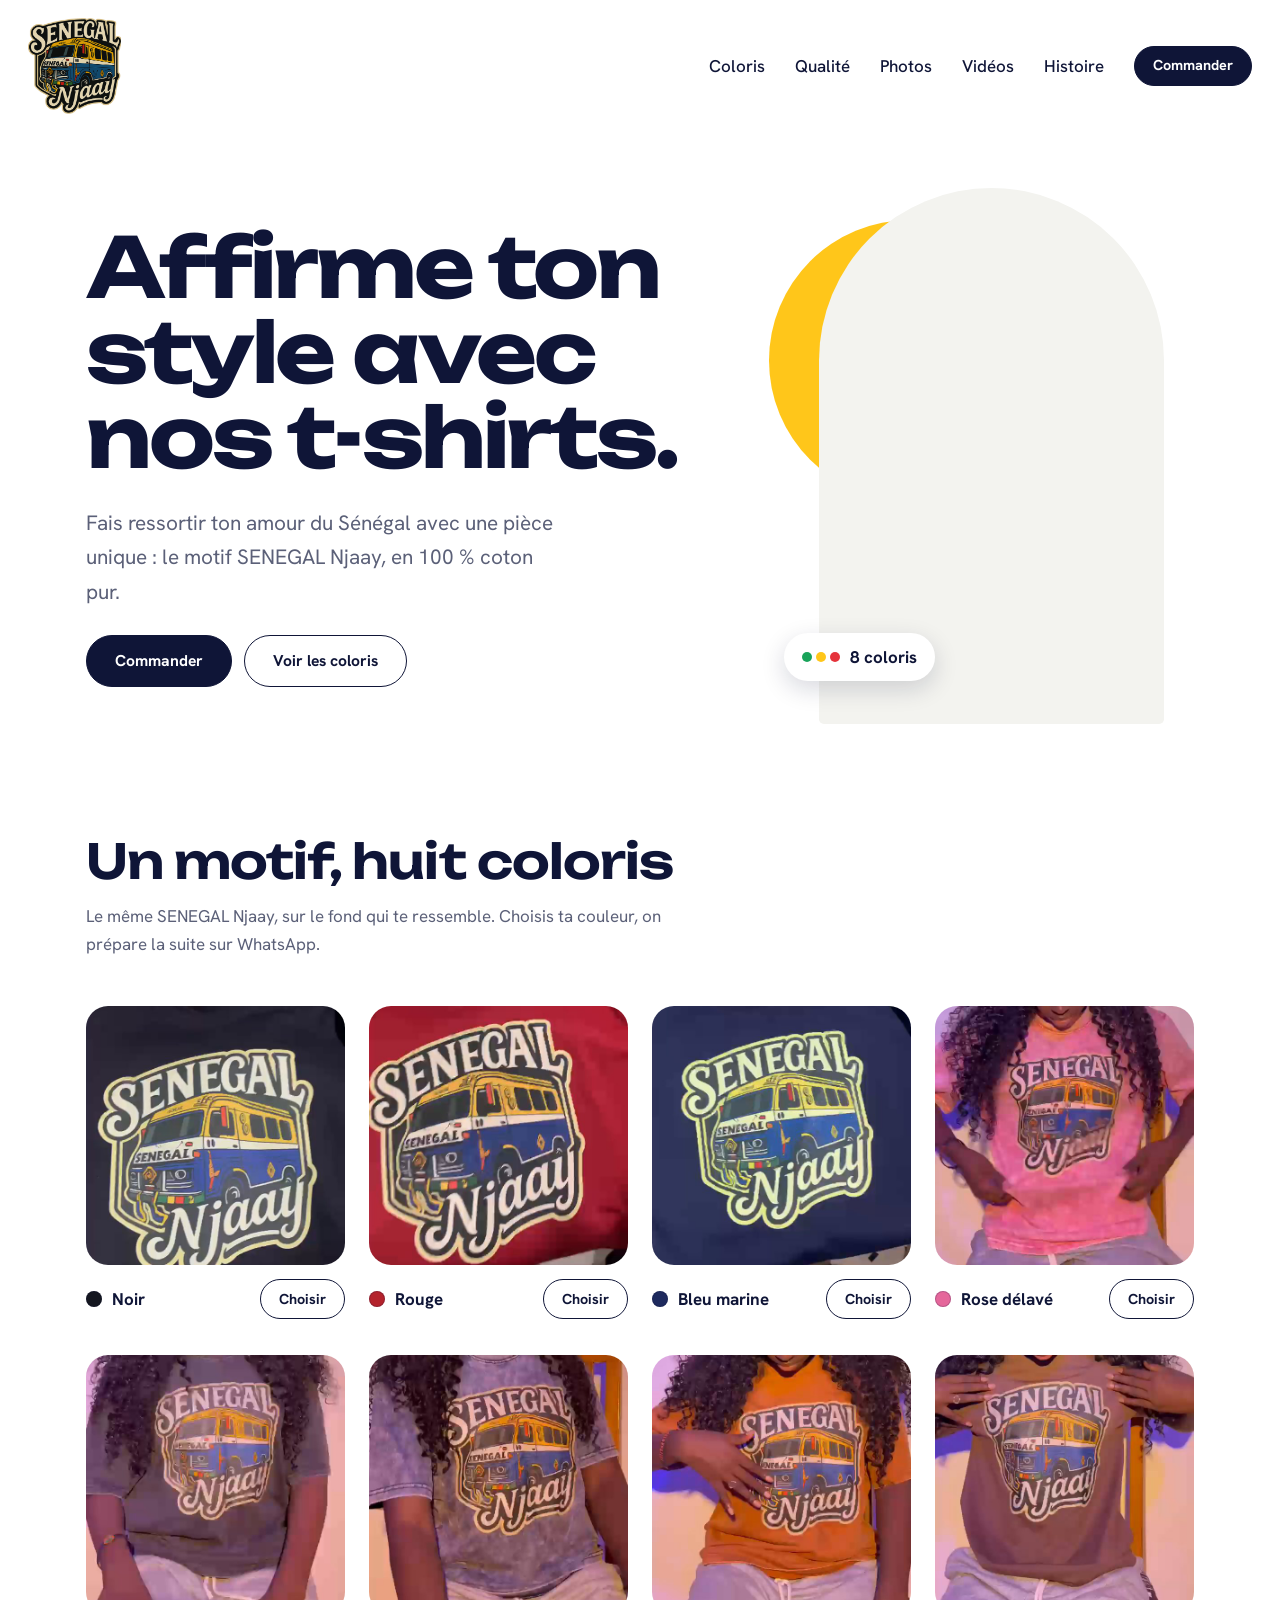
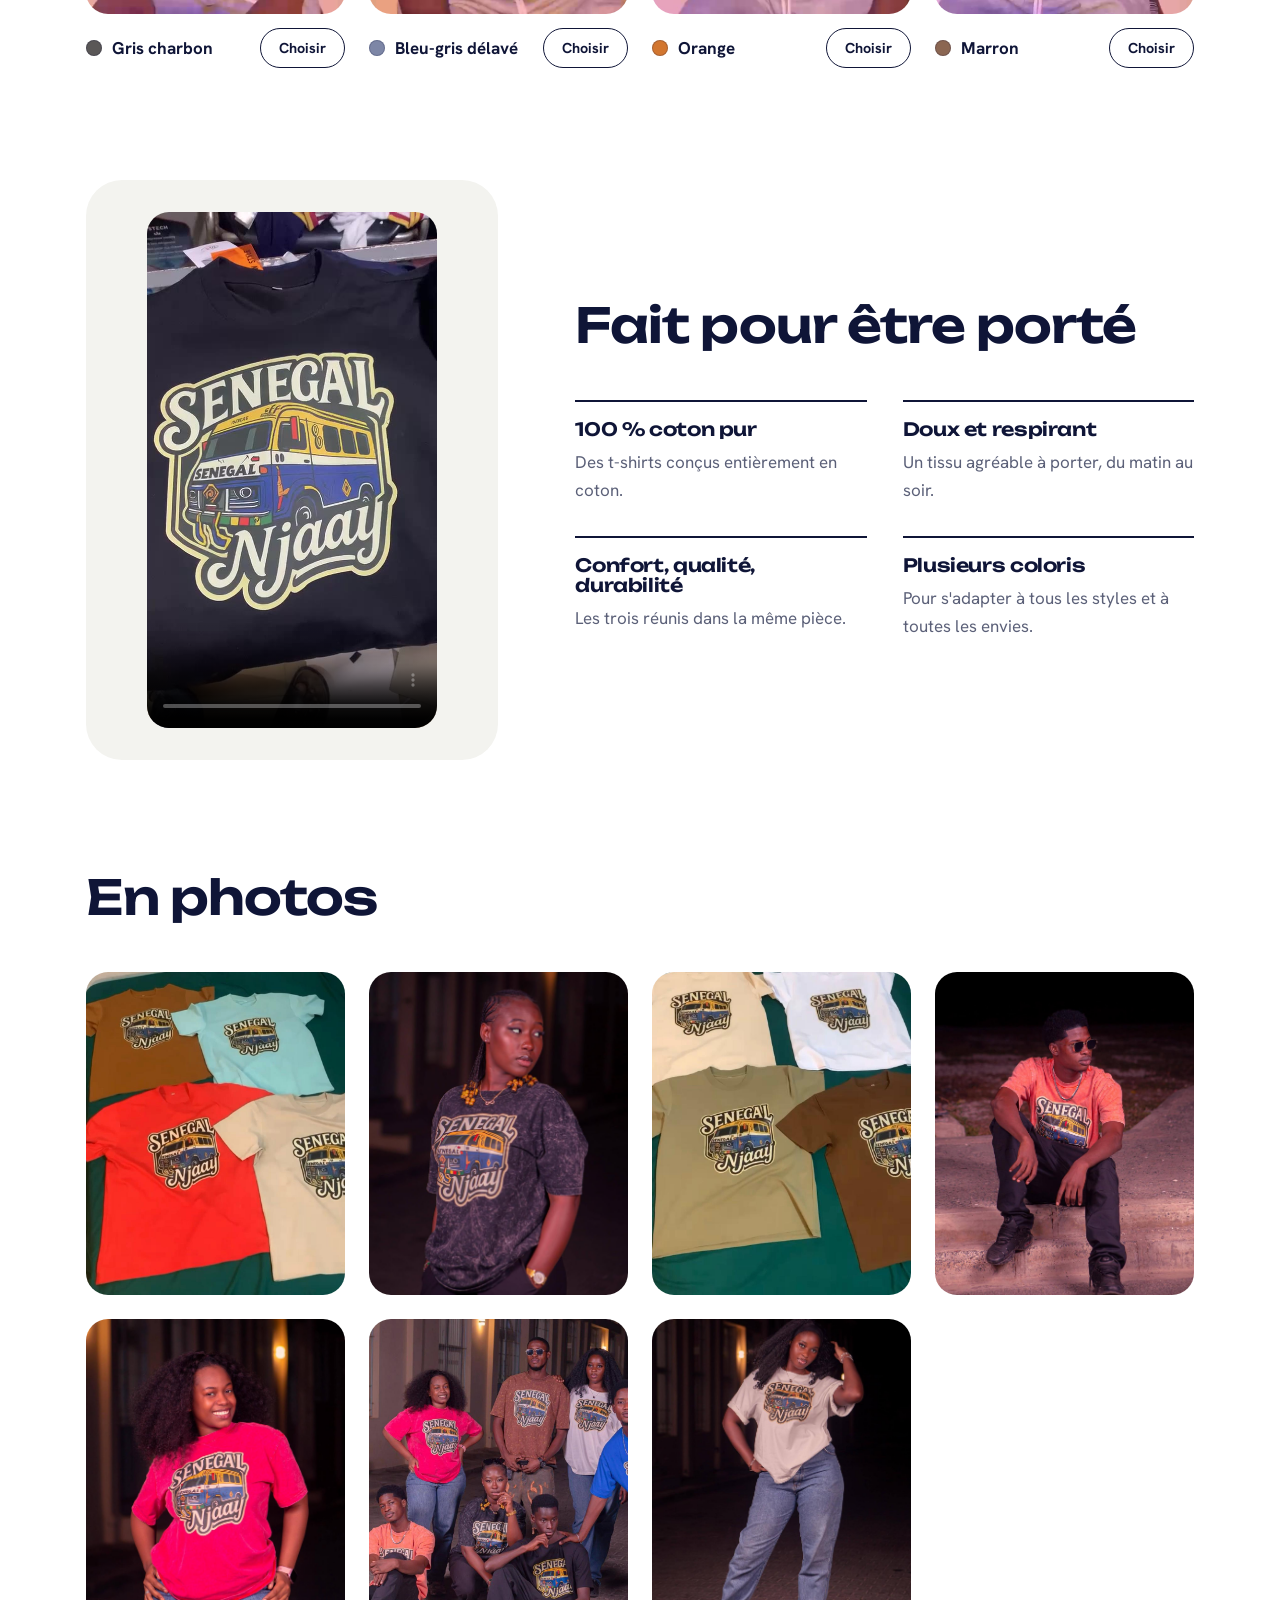
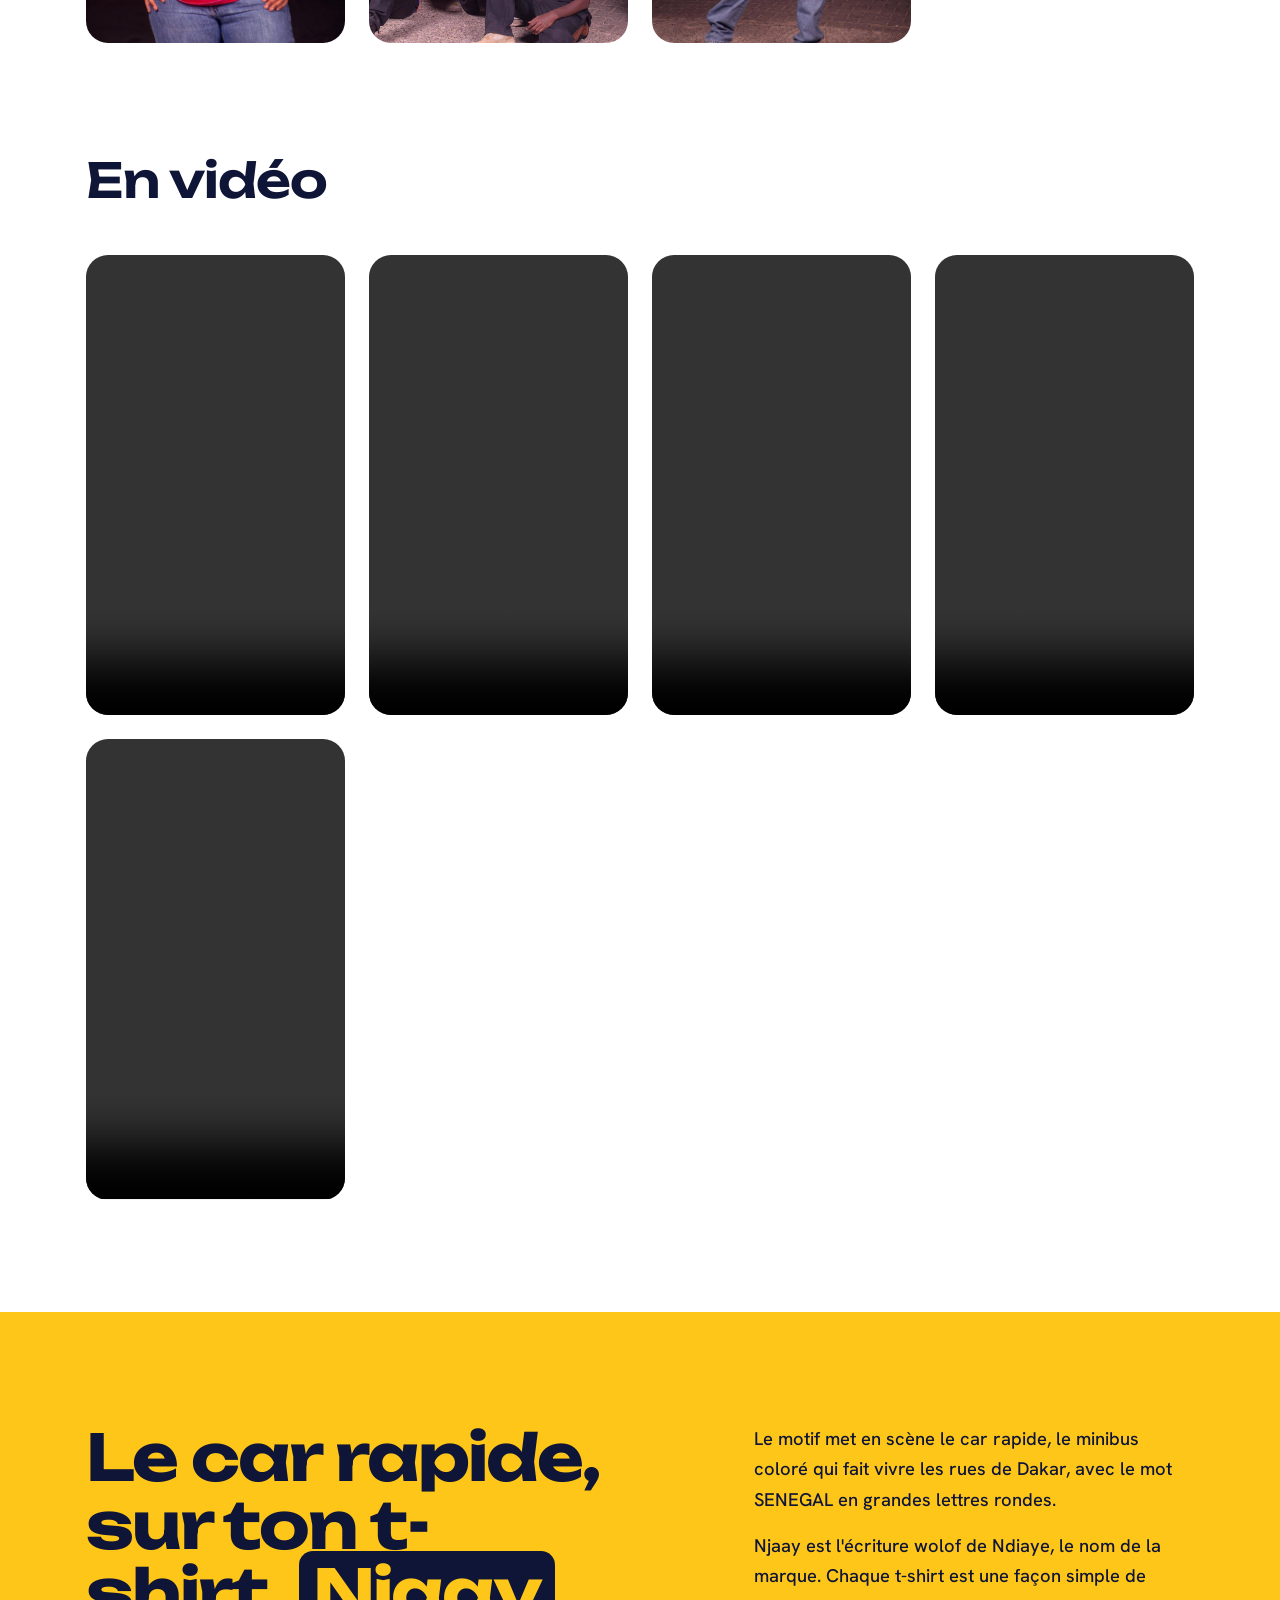
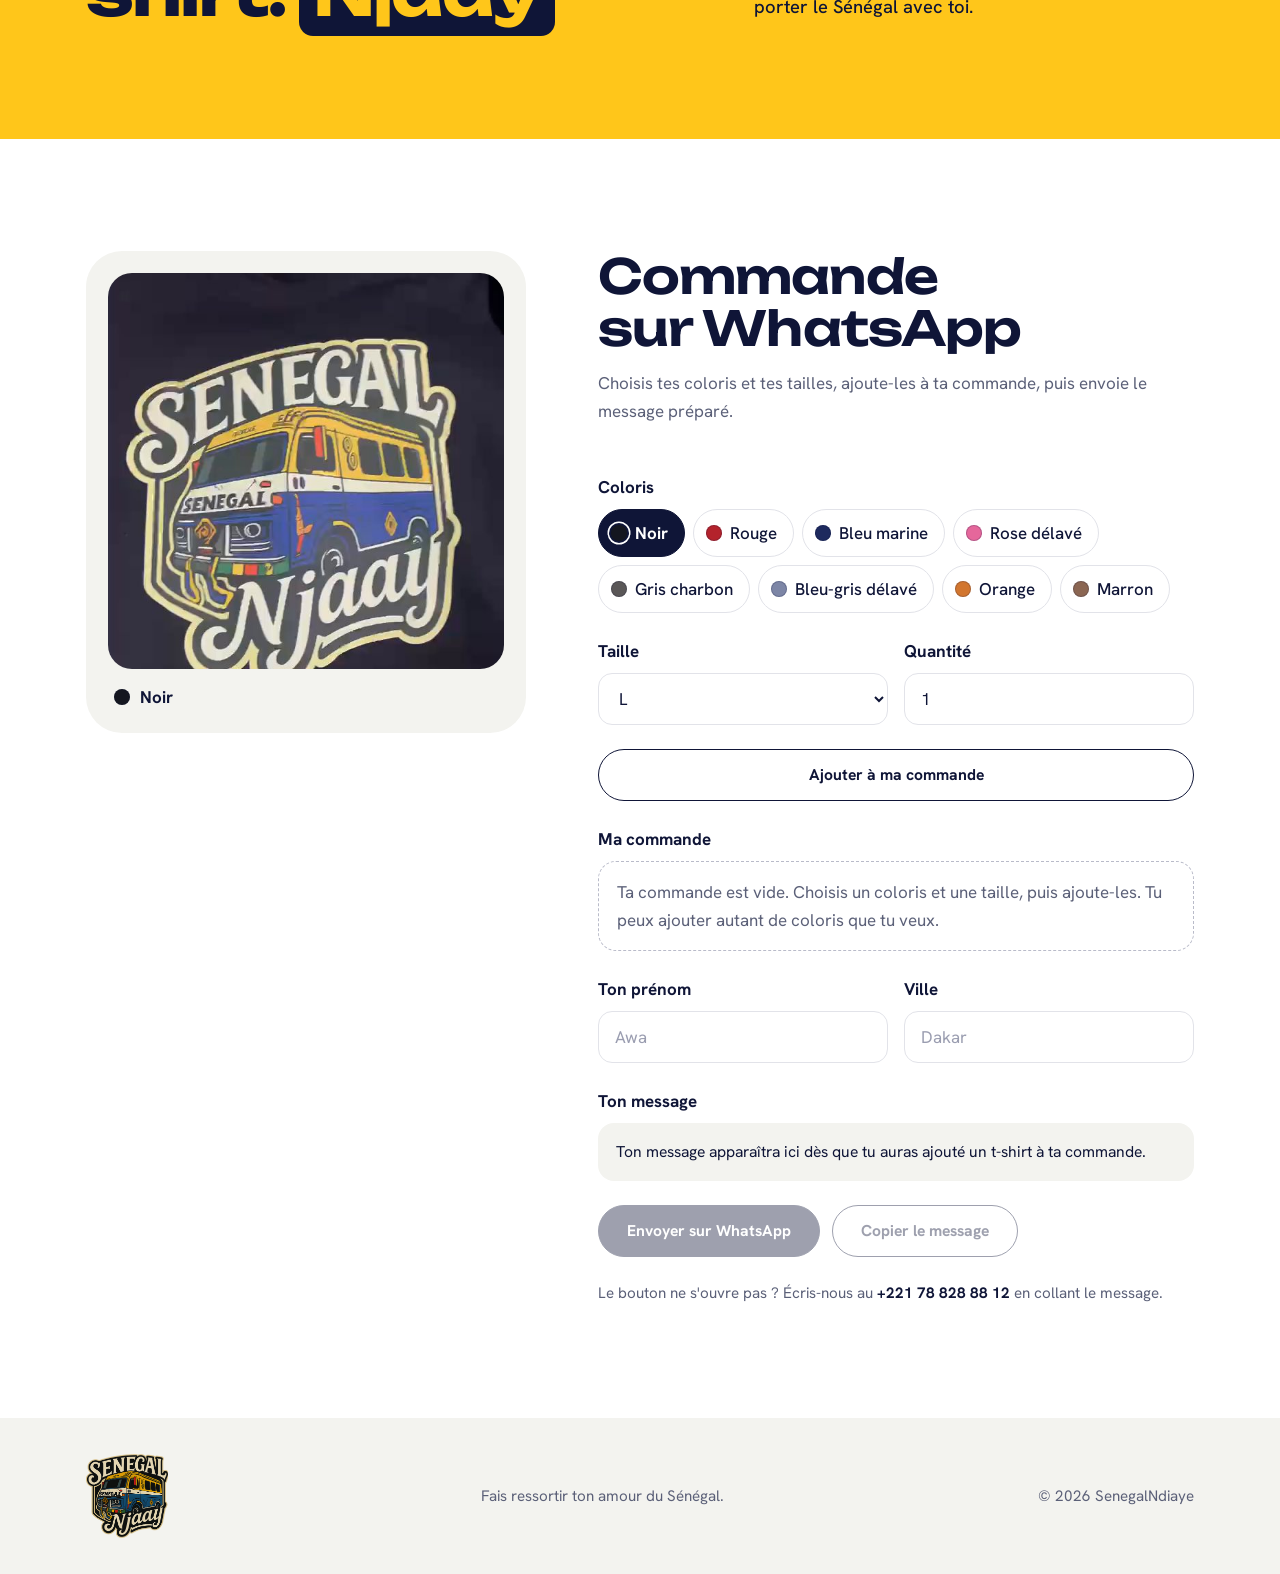
==== index.html @ d1fa4c52 "f" ====
<!doctype html>
<html lang="fr">
<meta charset="utf-8">
<meta name="viewport" content="width=device-width, initial-scale=1, viewport-fit=cover">
<style>
  body {
    margin: 0
  }

  img {
    max-width: 100%
  }

  [hidden] {
    display: none !important
  }
</style>
<title>SenegalNdiaye</title>
<link rel="preconnect" href="https://fonts.googleapis.com">
<link rel="preconnect" href="https://fonts.gstatic.com" crossorigin>
<link
  href="https://fonts.googleapis.com/css2?family=Hanken+Grotesk:wght@400;500;700&family=Unbounded:wght@400;600;700&display=swap"
  rel="stylesheet">
<link rel="stylesheet" href="css/style.css">

<header>
  <div class="topbar">
    <nav class="nav" aria-label="Navigation principale">
      <!-- LOGO : dépose ton logo original dans assets/images/logo.png (fond transparent de préférence). Il remplacera ce texte tout seul. -->
      <a class="logo-slot" href="#" aria-label="SenegalNdiaye, accueil">
        <img src="assets/images/logo.png" alt="SenegalNdiaye">
        <span class="logo-text">Senegal<span>Ndiaye</span></span>
      </a>
      <div class="nav-links">
        <a href="#coloris">Coloris</a>
        <a href="#qualite">Qualité</a>
        <a href="#photos">Photos</a>
        <a href="#videos">Vidéos</a>
        <a href="#histoire">Histoire</a>
        <a class="btn small" href="#commander">Commander</a>
      </div>
    </nav>
  </div>
</header>

<section class="hero" aria-label="Présentation">
  <div class="wrap hero-grid">
    <div class="hero-copy">
      <h1>Affirme ton style avec nos t-shirts.</h1>
      <p class="hero-lead">Fais ressortir ton amour du Sénégal avec une pièce unique : le motif SENEGAL Njaay, en 100 %
        coton pur.</p>
      <div class="hero-cta">
        <a class="btn" href="#commander">Commander</a>
        <a class="btn ghost" href="#coloris">Voir les coloris</a>
      </div>
    </div>
    <div class="stage">
      <div class="arch">
        <video id="heroVideo" src="assets/videos/mia.mp4" autoplay muted loop playsinline preload="auto"
          aria-label="Présentation des t-shirts SENEGAL Njaay portés en plusieurs coloris"></video>
      </div>
      <span class="chip"><span class="flagdots" aria-hidden="true"><i></i><i></i><i></i></span>8 coloris</span>
    </div>
  </div>
</section>

<main>
  <section class="sec flush" id="coloris" aria-labelledby="t-coloris">
    <div class="wrap">
      <div class="sec-head">
        <h2 id="t-coloris">Un motif, huit coloris</h2>
        <p>Le même SENEGAL Njaay, sur le fond qui te ressemble. Choisis ta couleur, on prépare la suite sur WhatsApp.
        </p>
      </div>
      <div class="grid" id="grid"></div>
    </div>
  </section>

  <section class="sec flush" id="qualite" aria-labelledby="t-qualite">
    <div class="wrap quality">
      <div class="panel">
        <div class="shop-video">
          <video src="assets/videos/boutique.mp4" poster="assets/images/boutique-poster.jpg" controls playsinline
            preload="auto" autoplay muted loop
            aria-label="Les t-shirts SENEGAL Njaay noir, rouge, orange et marine en boutique"></video>
        </div>
      </div>
      <div>
        <div class="sec-head">
          <h2 id="t-qualite">Fait pour être porté</h2>
        </div>
        <ul class="facts">
          <li>
            <h3>100 % coton pur</h3>
            <p>Des t-shirts conçus entièrement en coton.</p>
          </li>
          <li>
            <h3>Doux et respirant</h3>
            <p>Un tissu agréable à porter, du matin au soir.</p>
          </li>
          <li>
            <h3>Confort, qualité, durabilité</h3>
            <p>Les trois réunis dans la même pièce.</p>
          </li>
          <li>
            <h3>Plusieurs coloris</h3>
            <p>Pour s'adapter à tous les styles et à toutes les envies.</p>
          </li>
        </ul>
      </div>
    </div>
  </section>

  <!-- PHOTOS : dépose tes images dans assets/images/ puis ajoute une ligne dans PHOTOS (fichier js/script.js).
       Tant que la liste est vide, 3 emplacements « Photo à venir » restent affichés. -->
  <section class="sec flush" id="photos" aria-labelledby="t-photos">
    <div class="wrap">
      <div class="sec-head">
        <h2 id="t-photos">En photos</h2>
      </div>
      <div class="photos" id="photos-grid"></div>
    </div>
  </section>

  <!-- VIDÉOS : dépose tes fichiers dans assets/videos/ puis ajoute une ligne dans VIDEOS (fichier js/script.js).
       Tant que la liste est vide, 3 emplacements « Vidéo à venir » restent affichés. -->
  <section class="sec flush" id="videos" aria-labelledby="t-videos">
    <div class="wrap">
      <div class="sec-head">
        <h2 id="t-videos">En vidéo</h2>
      </div>
      <div class="videos" id="videos-grid"></div>
    </div>
  </section>

  <section class="sec story" id="histoire" aria-labelledby="t-histoire">
    <div class="wrap story-grid">
      <h2 id="t-histoire">Le car rapide, sur ton t-shirt. <em>Njaay</em></h2>
      <div class="story-text">
        <p>Le motif met en scène le car rapide, le minibus coloré qui fait vivre les rues de Dakar, avec le mot SENEGAL
          en grandes lettres rondes.</p>
        <p>Njaay est l'écriture wolof de Ndiaye, le nom de la marque. Chaque t-shirt est une façon simple de porter le
          Sénégal avec toi.</p>
      </div>
    </div>
  </section>

  <section class="sec" id="commander" aria-labelledby="t-commander">
    <div class="wrap order">
      <figure class="preview">
        <img id="previewImg" src="assets/images/noir.jpg" alt="T-shirt SENEGAL Njaay noir">
        <figcaption><span class="dot" id="previewDot"></span><span id="previewName">Noir</span></figcaption>
      </figure>
      <div>
        <div class="sec-head">
          <h2 id="t-commander">Commande sur WhatsApp</h2>
          <p>Choisis tes coloris et tes tailles, ajoute-les à ta commande, puis envoie le message préparé.</p>
        </div>
        <form id="orderForm" autocomplete="off">
          <fieldset>
            <legend>Coloris</legend>
            <div class="choices" id="colorChoices" role="radiogroup" aria-label="Coloris"></div>
          </fieldset>
          <div class="row">
            <div>
              <label class="lbl" for="size">Taille</label>
              <select id="size">
                <option>S</option>
                <option>M</option>
                <option selected>L</option>
                <option>XL</option>
                <option>XXL</option>
              </select>
            </div>
            <div>
              <label class="lbl" for="qty">Quantité</label>
              <input id="qty" type="number" min="1" max="50" value="1" inputmode="numeric">
            </div>
          </div>
          <button class="btn ghost" id="add" type="button">Ajouter à ma commande</button>
          <div>
            <span class="lbl" id="cartLabel">Ma commande</span>
            <ul class="cart" id="cart" aria-labelledby="cartLabel"></ul>
            <p class="cart-empty" id="cartEmpty">Ta commande est vide. Choisis un coloris et une taille, puis
              ajoute-les. Tu peux ajouter autant de coloris que tu veux.</p>
          </div>
          <div class="row">
            <div>
              <label class="lbl" for="name">Ton prénom</label>
              <input id="name" type="text" placeholder="Awa">
            </div>
            <div>
              <label class="lbl" for="city">Ville</label>
              <input id="city" type="text" placeholder="Dakar">
            </div>
          </div>
          <div>
            <span class="lbl">Ton message</span>
            <div class="msg" id="msg" aria-live="polite"></div>
          </div>
          <div class="actions">
            <a class="btn" id="wa" href="#commander" target="_blank" rel="noopener">Envoyer sur WhatsApp</a>
            <button class="btn ghost" id="copy" type="button">Copier le message</button>
          </div>
          <p class="note">Le bouton ne s'ouvre pas ? Écris-nous au <b id="waNumber"></b> en collant le message.</p>
        </form>
      </div>
    </div>
  </section>
</main>

<footer>
  <div class="wrap foot">
    <a class="logo-slot" href="#" aria-label="SenegalNdiaye, haut de page">
      <img src="assets/images/logo.png" alt="SenegalNdiaye">
      <span class="logo-text">Senegal<span>Ndiaye</span></span>
    </a>
    <p>Fais ressortir ton amour du Sénégal.</p>
    <p>© 2026 SenegalNdiaye</p>
  </div>
</footer>

<!-- Visionneuse : s'ouvre quand on clique sur une photo de la section « En photos » -->
<div class="lightbox" id="lightbox" role="dialog" aria-modal="true" aria-label="Photo agrandie" hidden>
  <button class="lb-btn lb-close" id="lbClose" type="button" aria-label="Fermer">
    <svg viewBox="0 0 24 24" width="22" height="22" aria-hidden="true">
      <path d="M6 6l12 12M18 6L6 18" fill="none" stroke="currentColor" stroke-width="2.4" stroke-linecap="round" />
    </svg>
  </button>
  <button class="lb-btn lb-prev" id="lbPrev" type="button" aria-label="Photo précédente">
    <svg viewBox="0 0 24 24" width="22" height="22" aria-hidden="true">
      <path d="M15 5l-7 7 7 7" fill="none" stroke="currentColor" stroke-width="2.4" stroke-linecap="round"
        stroke-linejoin="round" />
    </svg>
  </button>
  <figure class="lb-fig">
    <img id="lbImg" alt="">
    <figcaption id="lbCap"></figcaption>
  </figure>
  <button class="lb-btn lb-next" id="lbNext" type="button" aria-label="Photo suivante">
    <svg viewBox="0 0 24 24" width="22" height="22" aria-hidden="true">
      <path d="M9 5l7 7-7 7" fill="none" stroke="currentColor" stroke-width="2.4" stroke-linecap="round"
        stroke-linejoin="round" />
    </svg>
  </button>
</div>
<script src="js/script.js"></script>

</html>
---- css/style.css ----
/* SenegalNdiaye : styles du site */
/* Layout : vitrine blanche façon boutique de mode. Titre large à gauche, vidéo dans une arche
   devant un disque jaune à droite, grille de coloris aérée, un seul bloc jaune pour l'histoire. */
:root {
  color-scheme: light;
  --bg: #FFFFFF;
  --soft: #F3F3EF;
  --ink: #0F1537;
  --muted: #5B6078;
  --line: #E2E3E9;
  --yellow: #FFC61A;
  --focus: #2A4BE0;
  --green: #19A35A;
  --red: #E5333B;

  --font-display: "Unbounded", "Arial Black", "Helvetica Neue", system-ui, sans-serif;
  --font-body: "Hanken Grotesk", system-ui, -apple-system, "Segoe UI", sans-serif;
}

*,
*::before,
*::after {
  box-sizing: border-box;
}

body {
  background: var(--bg);
  color: var(--ink);
  font: 400 1.0625rem/1.65 var(--font-body);
  -webkit-font-smoothing: antialiased;
}

h1,
h2,
h3,
p {
  margin: 0;
}

h1,
h2,
h3 {
  font-family: var(--font-display);
  font-weight: 600;
  line-height: 1.08;
  letter-spacing: -.02em;
  text-wrap: balance;
  overflow-wrap: break-word;
}

a {
  color: inherit;
}

:focus-visible {
  outline: 3px solid var(--focus);
  outline-offset: 3px;
  border-radius: 6px;
}

.wrap {
  width: 100%;
  max-width: 1180px;
  margin-inline: auto;
  padding-inline: clamp(16px, 4vw, 36px);
}

.sec {
  padding-block: clamp(56px, 9vw, 112px);
}

.sec.flush {
  padding-top: 0;
}

.sec h2 {
  font-size: clamp(1.7rem, 4.6vw, 3rem);
}

.sec-head {
  display: grid;
  gap: 14px;
  max-width: 38rem;
  margin-bottom: clamp(28px, 4vw, 48px);
}

.sec-head p {
  color: var(--muted);
}

/* Boutons */
.btn {
  display: inline-flex;
  align-items: center;
  justify-content: center;
  gap: 8px;
  min-height: 52px;
  padding: 10px 28px;
  border-radius: 999px;
  border: 1.5px solid var(--ink);
  background: var(--ink);
  color: #fff;
  font: 700 .98rem/1.2 var(--font-body);
  text-decoration: none;
  cursor: pointer;
  transition: background .15s ease, color .15s ease, border-color .15s ease;
}

.btn:hover {
  background: var(--yellow);
  border-color: var(--yellow);
  color: var(--ink);
}

.btn.ghost {
  background: transparent;
  color: var(--ink);
}

.btn.ghost:hover {
  background: var(--ink);
  border-color: var(--ink);
  color: #fff;
}

.btn.small {
  min-height: 40px;
  padding: 6px 18px;
  font-size: .9rem;
}

/* Logo : l'image assets/images/logo.png remplace le texte dès qu'elle existe */
.logo-slot {
  display: inline-flex;
  align-items: center;
  text-decoration: none;
  min-height: 52px;
}

.logo-slot img {
  display: none;
  height: 96px;
  width: auto;
  max-width: 300px;
  object-fit: contain;
}

@media (max-width: 760px) {
  .logo-slot img {
    height: 76px;
    max-width: 200px;
  }
}

footer .logo-slot img {
  height: 84px;
}

.topbar {
  width: 100%;
  padding-inline: clamp(14px, 2.4vw, 28px);
}

.logo-slot.has-img img {
  display: block;
}

.logo-slot.has-img .logo-text {
  display: none;
}

.logo-text {
  font-family: var(--font-display);
  font-weight: 700;
  font-size: 1.3rem;
  letter-spacing: -.02em;
  white-space: nowrap;
}

.logo-text span {
  font-weight: 400;
}

/* En-tête */
.nav {
  display: flex;
  align-items: center;
  justify-content: space-between;
  gap: 16px;
  padding-block: 18px;
}

.nav-links {
  display: flex;
  align-items: center;
  gap: 30px;
}

.nav-links a:not(.btn) {
  text-decoration: none;
  font-weight: 500;
}

.nav-links a:not(.btn):hover {
  text-decoration: underline;
  text-underline-offset: 6px;
  text-decoration-thickness: 2px;
  text-decoration-color: var(--yellow);
}

@media (max-width: 760px) {
  .nav-links a:not(.btn) {
    display: none;
  }
}

.hero-grid {
  display: grid;
  gap: clamp(32px, 6vw, 72px);
  align-items: center;
  padding-block: clamp(20px, 5vw, 56px) clamp(56px, 9vw, 112px);
}

@media (min-width: 900px) {
  .hero-grid {
    grid-template-columns: minmax(0, 1.15fr) minmax(0, .85fr);
  }
}

.hero-copy {
  display: grid;
  gap: 26px;
  justify-items: start;
  min-width: 0;
}

.hero h1 {
  font-size: clamp(2.5rem, 7vw, 5.2rem);
  font-weight: 700;
  line-height: 1.02;
  letter-spacing: -.035em;
}

.hero-lead {
  font-size: clamp(1.1rem, 2.2vw, 1.3rem);
  max-width: 30rem;
  color: var(--muted);
}

.hero-cta {
  display: flex;
  flex-wrap: wrap;
  gap: 12px;
}

.stage {
  position: relative;
  justify-self: center;
  width: min(100%, 380px);
  padding: 0 0 0 8%;
}

.stage::before {
  content: "";
  position: absolute;
  width: 74%;
  aspect-ratio: 1;
  border-radius: 50%;
  background: var(--yellow);
  left: -4%;
  top: 6%;
}

.arch {
  position: relative;
  aspect-ratio: 9 / 14;
  border-radius: 999px 999px 28px 28px;
  overflow: hidden;
  background: var(--soft);
}

.arch video {
  width: 100%;
  height: 100%;
  object-fit: cover;
  display: block;
}

.chip {
  position: absolute;
  left: 0;
  bottom: 8%;
  background: #fff;
  color: var(--ink);
  border-radius: 999px;
  padding: 10px 18px;
  font-weight: 700;
  display: inline-flex;
  align-items: center;
  gap: 10px;
  box-shadow: 0 8px 24px rgba(15, 21, 55, .16);
}

.flagdots {
  display: inline-flex;
  gap: 4px;
}

.flagdots i {
  width: 10px;
  height: 10px;
  border-radius: 50%;
}

.flagdots i:nth-child(1) {
  background: var(--green);
}

.flagdots i:nth-child(2) {
  background: var(--yellow);
}

.flagdots i:nth-child(3) {
  background: var(--red);
}

@media (max-width: 899px) {
  .stage {
    width: min(88%, 340px);
  }
}

/* Coloris */
.grid {
  display: grid;
  gap: clamp(22px, 3vw, 36px) clamp(14px, 2vw, 24px);
  grid-template-columns: repeat(auto-fill, minmax(min(100%, 250px), 1fr));
}

.card {
  min-width: 0;
  display: grid;
  gap: 14px;
  align-content: start;
}

.card img {
  width: 100%;
  aspect-ratio: 1;
  object-fit: cover;
  display: block;
  border-radius: 22px;
  background: var(--soft);
}

.card-row {
  display: flex;
  align-items: center;
  justify-content: space-between;
  gap: 10px;
}

.card-name {
  display: flex;
  align-items: center;
  gap: 10px;
  font-weight: 700;
  min-width: 0;
}

.dot {
  width: 16px;
  height: 16px;
  border-radius: 50%;
  flex: none;
  box-shadow: inset 0 0 0 1px rgba(15, 21, 55, .22);
}

/* Qualité */
.quality {
  display: grid;
  gap: clamp(32px, 6vw, 80px);
  align-items: center;
}

@media (min-width: 900px) {
  .quality {
    grid-template-columns: minmax(0, .8fr) minmax(0, 1.2fr);
  }
}

.panel {
  background: var(--soft);
  border-radius: 36px;
  padding: clamp(18px, 3vw, 32px);
  display: grid;
  place-items: center;
}

.shop-video {
  width: min(100%, 290px);
  aspect-ratio: 9 / 16;
  border-radius: 22px;
  overflow: hidden;
  background: var(--ink);
}

.shop-video video {
  width: 100%;
  height: 100%;
  object-fit: cover;
  display: block;
}

.facts {
  list-style: none;
  margin: 0;
  padding: 0;
  display: grid;
  gap: 32px 36px;
  grid-template-columns: repeat(auto-fit, minmax(min(100%, 220px), 1fr));
}

.facts li {
  display: grid;
  gap: 8px;
  align-content: start;
  padding-top: 18px;
  border-top: 2px solid var(--ink);
}

.facts h3 {
  font-size: 1.15rem;
  font-weight: 600;
}

.facts p {
  color: var(--muted);
}

/* Photos : emplacements réservés */
.photos {
  display: grid;
  gap: clamp(14px, 2vw, 24px);
  grid-template-columns: repeat(auto-fill, minmax(min(100%, 250px), 1fr));
}

.pslot {
  display: block;
  width: 100%;
  padding: 0;
  border: 0;
  font: inherit;
  cursor: zoom-in;
  aspect-ratio: 4 / 5;
  border-radius: 22px;
  overflow: hidden;
  background: var(--soft);
}

.pslot img {
  transition: transform .25s ease;
}

.pslot:hover img {
  transform: scale(1.04);
}

.pslot.empty {
  cursor: default;
}

.pslot img {
  width: 100%;
  height: 100%;
  object-fit: cover;
  display: block;
}

.pslot.empty {
  display: grid;
  place-items: center;
  text-align: center;
  padding: 16px;
  color: var(--muted);
  font-weight: 700;
  border: 1.5px dashed #B9BBC9;
  background: transparent;
}

/* Visionneuse : photo en grand */
.lightbox {
  position: fixed;
  inset: 0;
  z-index: 100;
  display: grid;
  grid-template-columns: auto minmax(0, 1fr) auto;
  align-items: center;
  gap: 12px;
  padding: calc(72px + env(safe-area-inset-top, 0px)) 16px calc(24px + env(safe-area-inset-bottom, 0px));
  background: rgba(15, 21, 55, .98);
}

.lb-fig {
  margin: 0;
  min-width: 0;
  height: 100%;
  display: grid;
  gap: 14px;
  justify-items: center;
  align-content: center;
}

.lb-fig img {
  max-width: 100%;
  max-height: 74vh;
  max-height: 74dvh;
  object-fit: contain;
  border-radius: 14px;
  background: var(--soft);
}

.lb-fig figcaption {
  color: #fff;
  text-align: center;
  white-space: pre-line;
  font-weight: 500;
}

.lb-btn {
  width: 52px;
  height: 52px;
  border-radius: 50%;
  border: 0;
  background: #fff;
  color: var(--ink);
  display: grid;
  place-items: center;
  cursor: pointer;
}

.lb-btn:hover {
  background: var(--yellow);
}

.lb-close {
  position: absolute;
  top: calc(12px + env(safe-area-inset-top, 0px));
  right: 16px;
}

.lightbox :focus-visible {
  outline-color: #fff;
}

@media (max-width: 640px) {
  .lightbox {
    grid-template-columns: minmax(0, 1fr);
    padding-bottom: calc(96px + env(safe-area-inset-bottom, 0px));
  }

  .lb-prev,
  .lb-next {
    position: absolute;
    bottom: calc(24px + env(safe-area-inset-bottom, 0px));
  }

  .lb-prev {
    left: 16px;
  }

  .lb-next {
    right: 16px;
  }
}

/* Vidéos : emplacements réservés */
.videos {
  display: grid;
  gap: clamp(14px, 2vw, 24px);
  grid-template-columns: repeat(auto-fill, minmax(min(100%, 230px), 1fr));
}

.vslot {
  aspect-ratio: 9 / 16;
  border-radius: 22px;
  overflow: hidden;
  background: var(--soft);
}

.vslot video {
  width: 100%;
  height: 100%;
  object-fit: cover;
  display: block;
}

.vslot.empty {
  display: grid;
  place-items: center;
  text-align: center;
  padding: 16px;
  color: var(--muted);
  font-weight: 700;
  border: 1.5px dashed #B9BBC9;
  background: transparent;
}

/* Histoire */
.story {
  background: var(--yellow);
  color: var(--ink);
}

.story-grid {
  display: grid;
  gap: 28px 72px;
  align-items: start;
}

@media (min-width: 900px) {
  .story-grid {
    grid-template-columns: minmax(0, 1.15fr) minmax(0, .85fr);
  }
}

.story h2 {
  font-size: clamp(2rem, 5.6vw, 4rem);
  font-weight: 700;
  line-height: 1.06;
  letter-spacing: -.03em;
}

.story h2 em {
  font-style: normal;
  background: var(--ink);
  color: var(--yellow);
  padding: .02em .22em .06em;
  border-radius: .22em;
  white-space: nowrap;
}

.story-text {
  display: grid;
  gap: 16px;
  font-size: 1.15rem;
  max-width: 34rem;
  font-weight: 500;
}

/* Commande */
.order {
  display: grid;
  gap: clamp(28px, 6vw, 72px);
  align-items: start;
}

@media (min-width: 900px) {
  .order {
    grid-template-columns: minmax(0, .85fr) minmax(0, 1.15fr);
  }
}

.preview {
  width: min(100%, 440px);
  justify-self: center;
  margin: 0;
  background: var(--soft);
  border-radius: 36px;
  padding: clamp(14px, 2.4vw, 22px);
  display: grid;
  gap: 14px;
}

.preview img {
  width: 100%;
  aspect-ratio: 1;
  object-fit: cover;
  border-radius: 24px;
  display: block;
  background: #fff;
}

.preview figcaption {
  font-weight: 700;
  display: flex;
  align-items: center;
  gap: 10px;
  padding-inline: 6px 6px;
}

form {
  display: grid;
  gap: 24px;
  min-width: 0;
}

fieldset {
  border: 0;
  margin: 0;
  padding: 0;
  min-width: 0;
}

legend,
.lbl {
  font-weight: 700;
  margin-bottom: 8px;
  padding: 0;
  display: block;
}

.choices {
  display: flex;
  flex-wrap: wrap;
  gap: 8px;
}

.choices input {
  position: absolute;
  opacity: 0;
  pointer-events: none;
}

.choices label {
  display: inline-flex;
  align-items: center;
  gap: 8px;
  padding: 9px 16px 9px 12px;
  border: 1.5px solid var(--line);
  border-radius: 999px;
  background: #fff;
  cursor: pointer;
  font-weight: 500;
}

.choices label:hover {
  border-color: var(--ink);
}

.choices input:checked+label {
  border-color: var(--ink);
  background: var(--ink);
  color: #fff;
  font-weight: 700;
}

.choices input:checked+label .dot {
  box-shadow: 0 0 0 2px var(--ink), 0 0 0 3.5px #fff;
}

.choices input:focus-visible+label {
  outline: 3px solid var(--focus);
  outline-offset: 2px;
}

.row {
  display: grid;
  gap: 16px;
  grid-template-columns: repeat(auto-fit, minmax(min(100%, 170px), 1fr));
}

input[type=text],
input[type=number],
select {
  width: 100%;
  min-height: 52px;
  padding: 8px 16px;
  font: inherit;
  color: var(--ink);
  background: #fff;
  border: 1.5px solid var(--line);
  border-radius: 14px;
}

input:hover,
select:hover {
  border-color: #B9BBC9;
}

input::placeholder {
  color: #9A9DB0;
}

.cart {
  list-style: none;
  margin: 0;
  padding: 0;
  display: grid;
  gap: 10px;
}

.cart li {
  display: flex;
  align-items: center;
  gap: 12px;
  background: var(--soft);
  border-radius: 18px;
  padding: 8px 10px 8px 8px;
}

.cart img {
  width: 52px;
  height: 52px;
  border-radius: 12px;
  object-fit: cover;
  flex: none;
}

.cart .what {
  flex: 1;
  min-width: 0;
  font-weight: 700;
}

.cart .what small {
  display: block;
  font-weight: 400;
  color: var(--muted);
}

.cart button {
  border: 0;
  background: transparent;
  font: inherit;
  font-weight: 700;
  color: var(--muted);
  cursor: pointer;
  padding: 8px 12px;
  border-radius: 999px;
}

.cart button:hover {
  color: var(--ink);
  text-decoration: underline;
  text-underline-offset: 3px;
}

.cart-empty {
  color: var(--muted);
  border: 1.5px dashed #B9BBC9;
  border-radius: 18px;
  padding: 16px 18px;
}

.btn[aria-disabled="true"],
.btn:disabled {
  opacity: .4;
  pointer-events: none;
}

.msg {
  background: var(--soft);
  border-radius: 16px;
  padding: 16px 18px;
  white-space: pre-wrap;
  overflow-wrap: anywhere;
  font-size: .98rem;
}

.actions {
  display: flex;
  flex-wrap: wrap;
  gap: 12px;
  align-items: center;
}

.note {
  color: var(--muted);
  font-size: .95rem;
}

.note b {
  color: var(--ink);
  user-select: all;
}

footer {
  background: var(--soft);
}

.foot {
  display: flex;
  flex-wrap: wrap;
  gap: 16px 32px;
  align-items: center;
  justify-content: space-between;
  padding-block: 36px;
}

.foot p {
  font-size: .95rem;
  color: var(--muted);
}

@media (prefers-reduced-motion: reduce) {
  .btn {
    transition: none;
  }
}
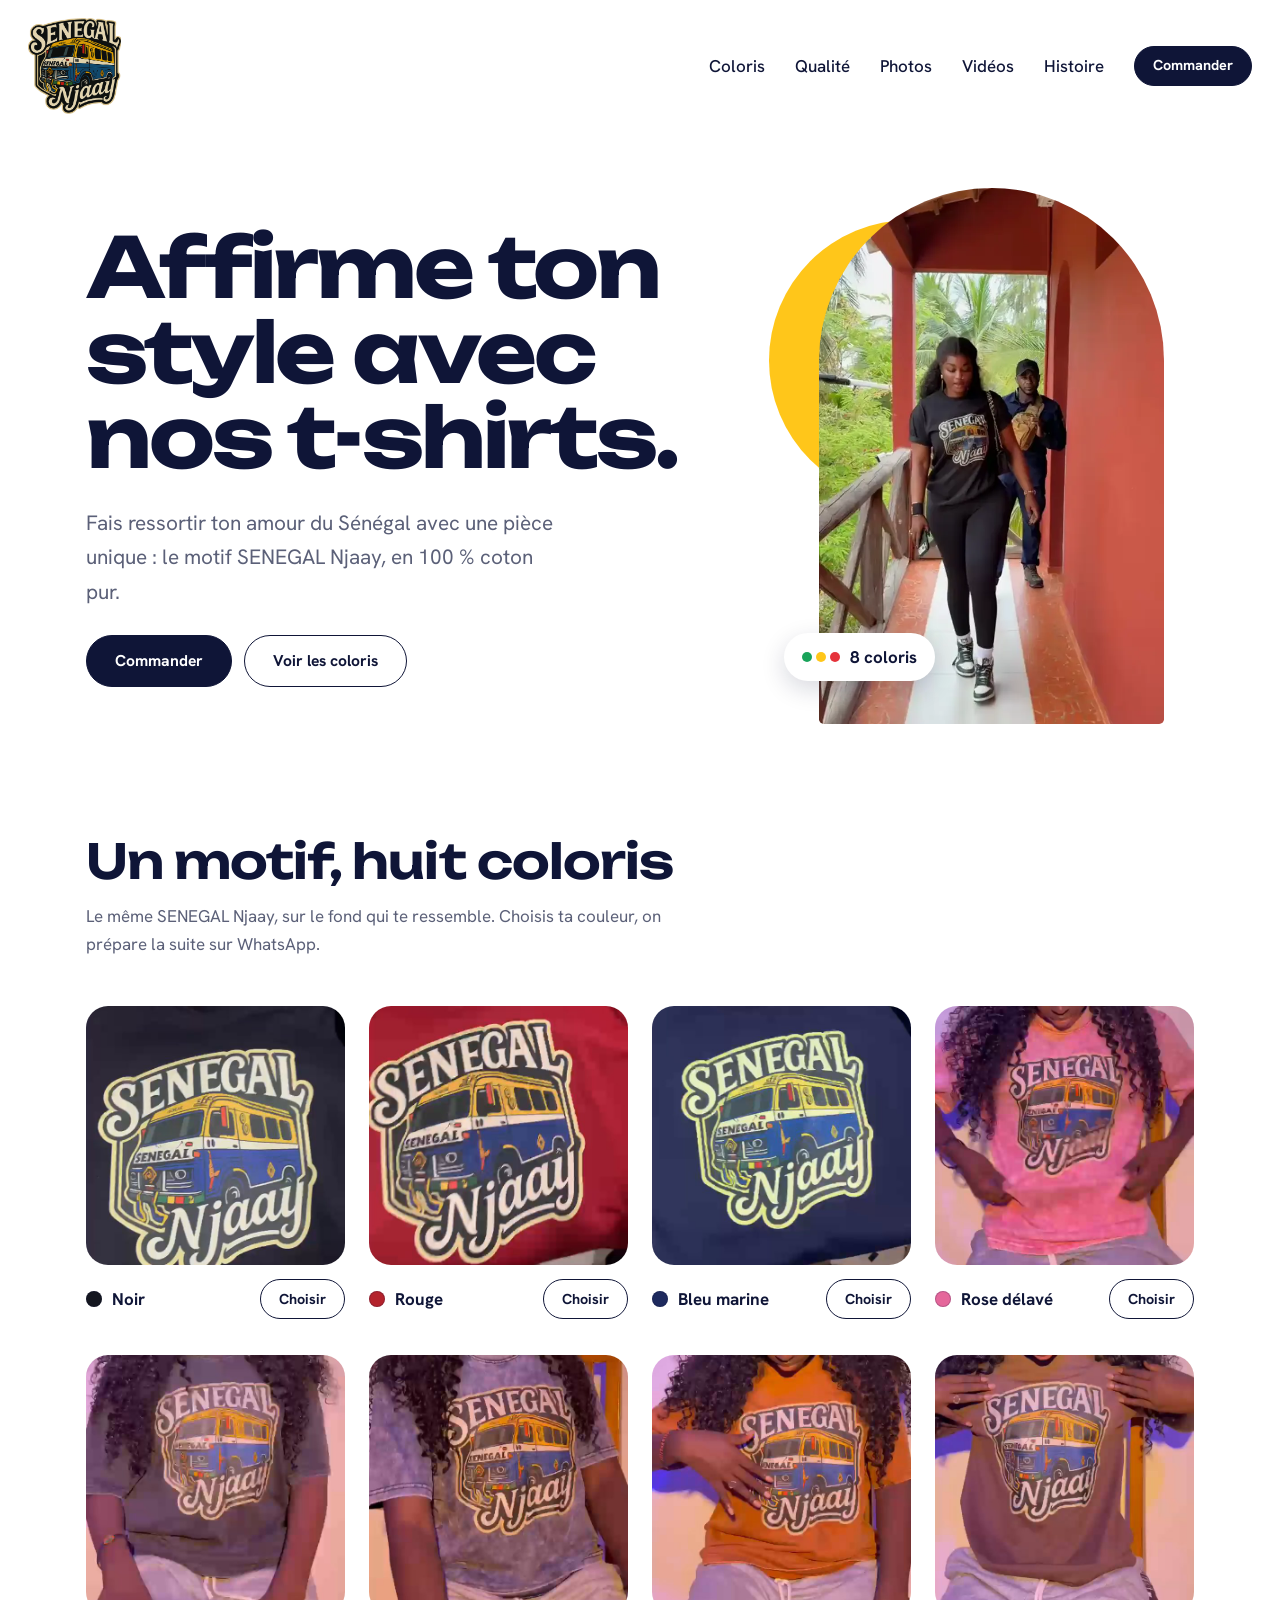
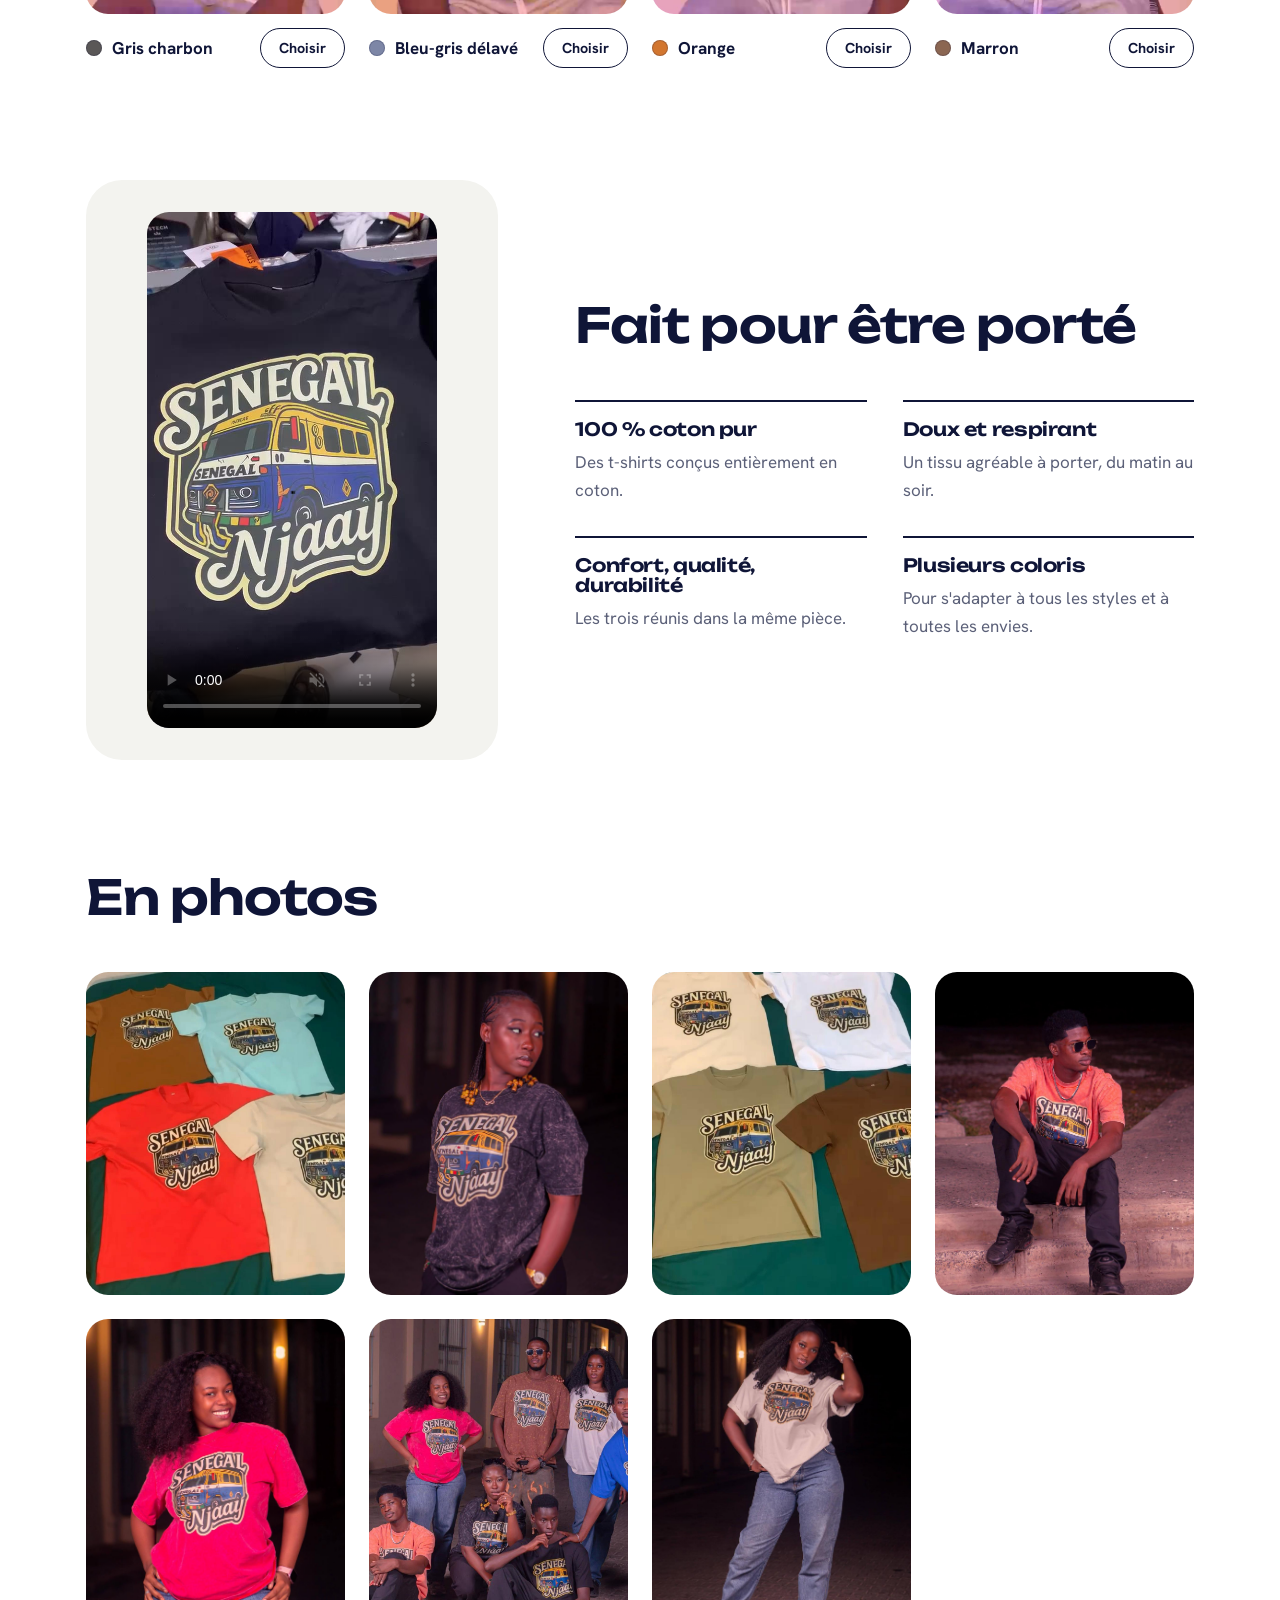
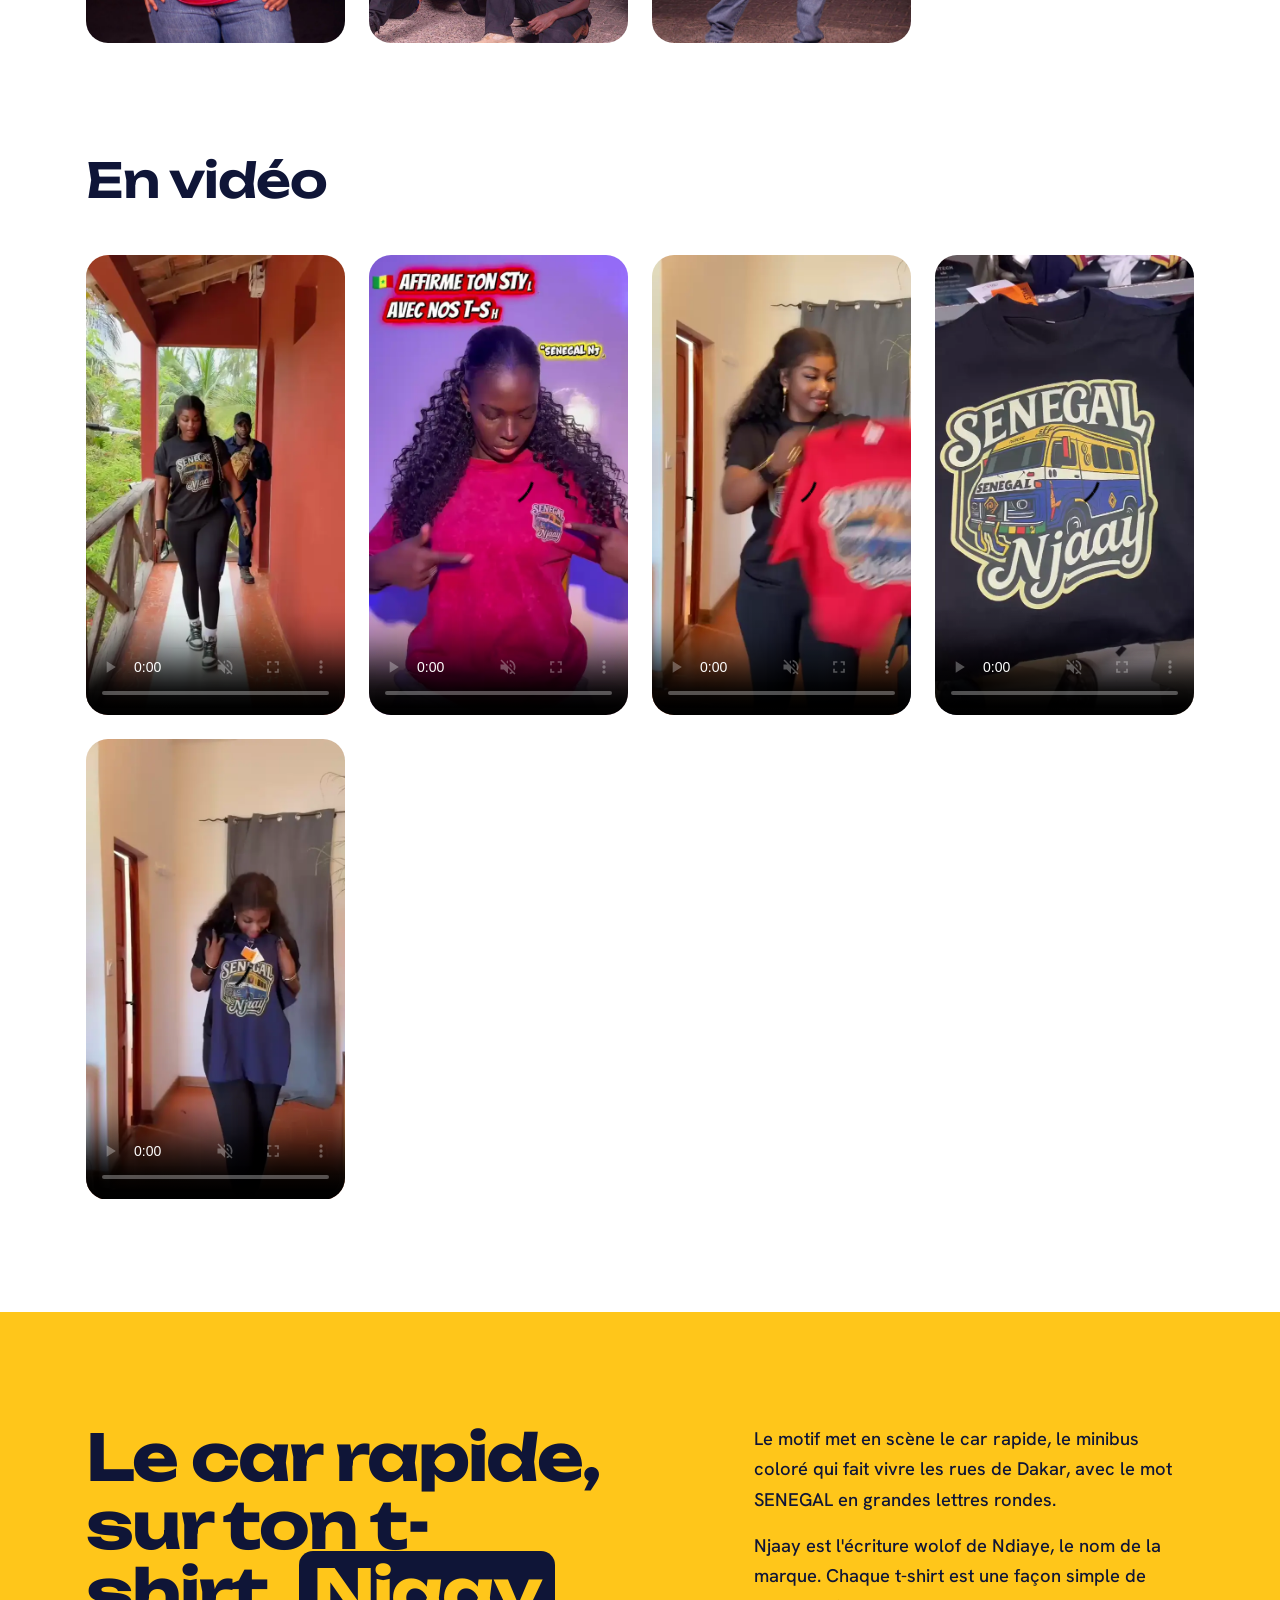
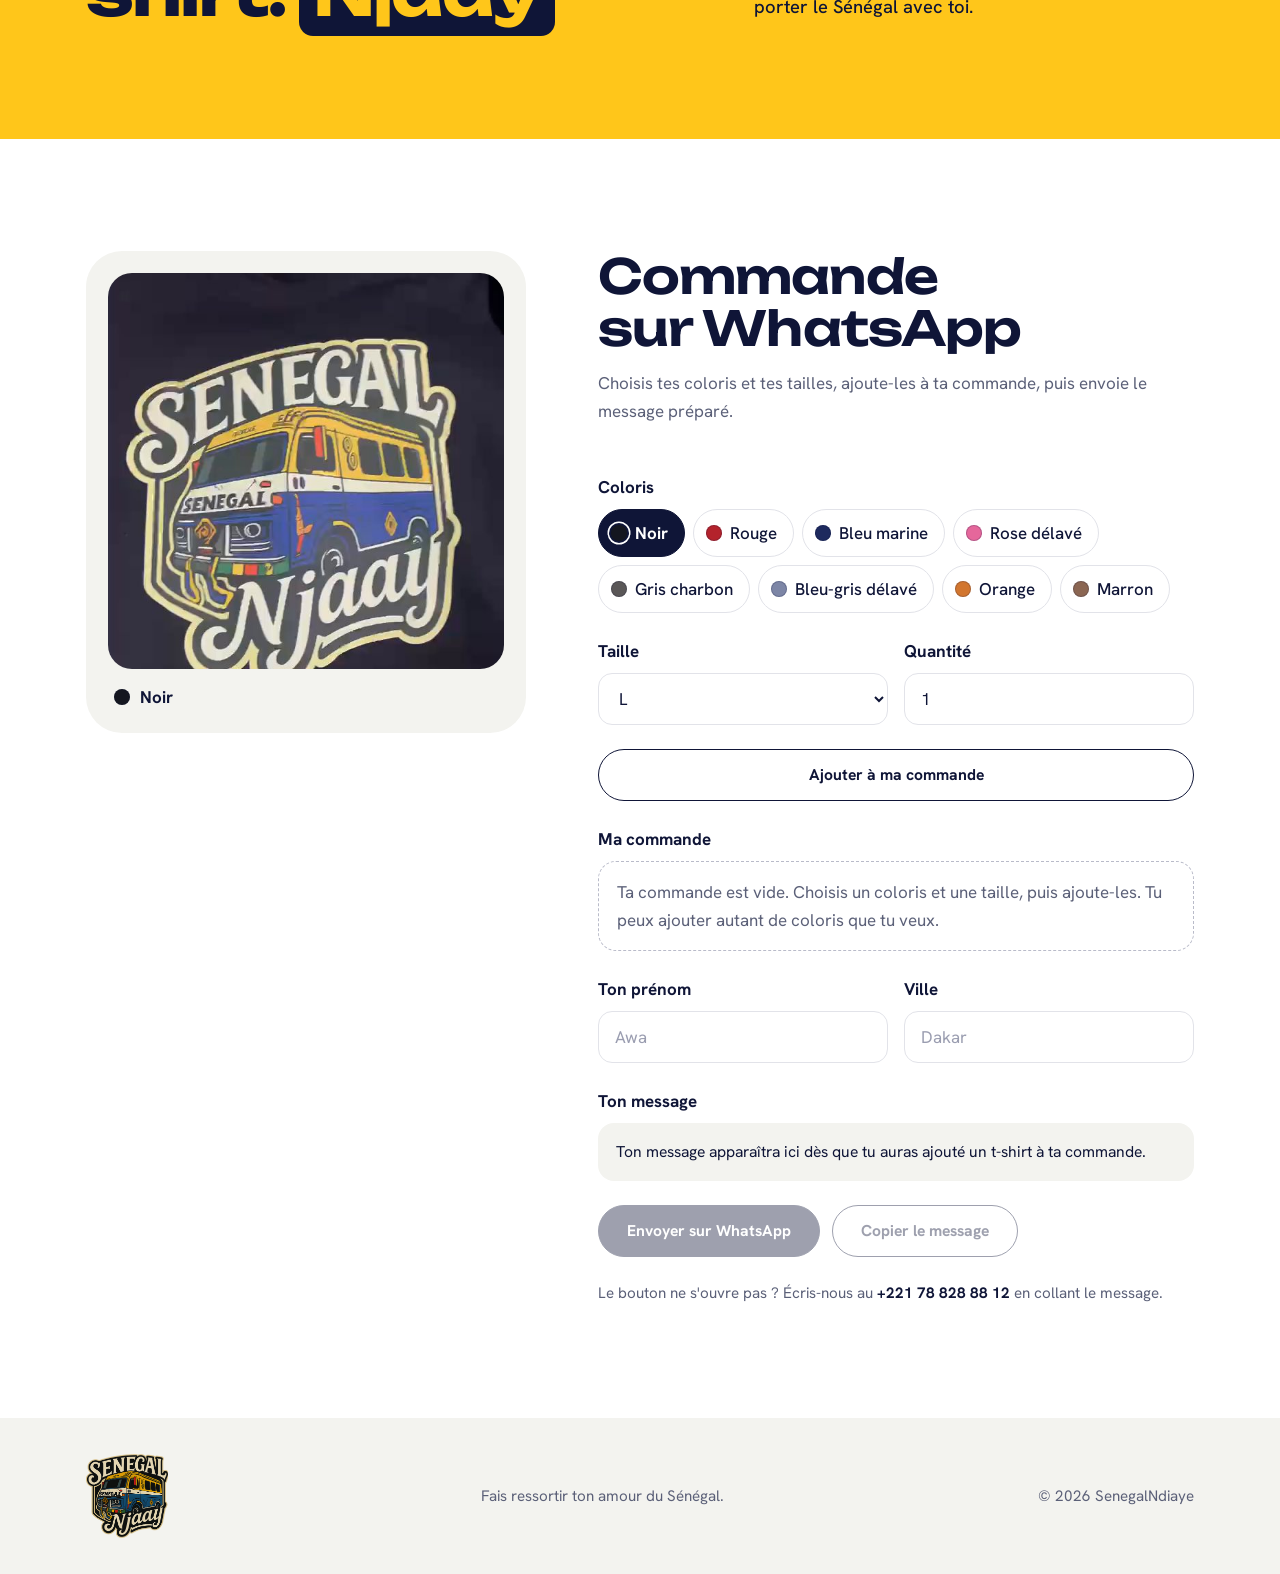
==== commit be308016: "reduction" ====
--- a/index.html
+++ b/index.html
@@ -56,7 +56,8 @@
     </div>
     <div class="stage">
       <div class="arch">
-        <video id="heroVideo" src="assets/videos/mia.mp4" autoplay muted loop playsinline preload="auto"
+        <video id="heroVideo" src="assets/videos/mia.mp4" poster="assets/images/mia-poster.webp" autoplay muted loop
+          playsinline preload="metadata"
           aria-label="Présentation des t-shirts SENEGAL Njaay portés en plusieurs coloris"></video>
       </div>
       <span class="chip"><span class="flagdots" aria-hidden="true"><i></i><i></i><i></i></span>8 coloris</span>
@@ -81,7 +82,7 @@
       <div class="panel">
         <div class="shop-video">
           <video src="assets/videos/boutique.mp4" poster="assets/images/boutique-poster.jpg" controls playsinline
-            preload="auto" autoplay muted loop
+            controls playsinline muted loop preload="none"
             aria-label="Les t-shirts SENEGAL Njaay noir, rouge, orange et marine en boutique"></video>
         </div>
       </div>
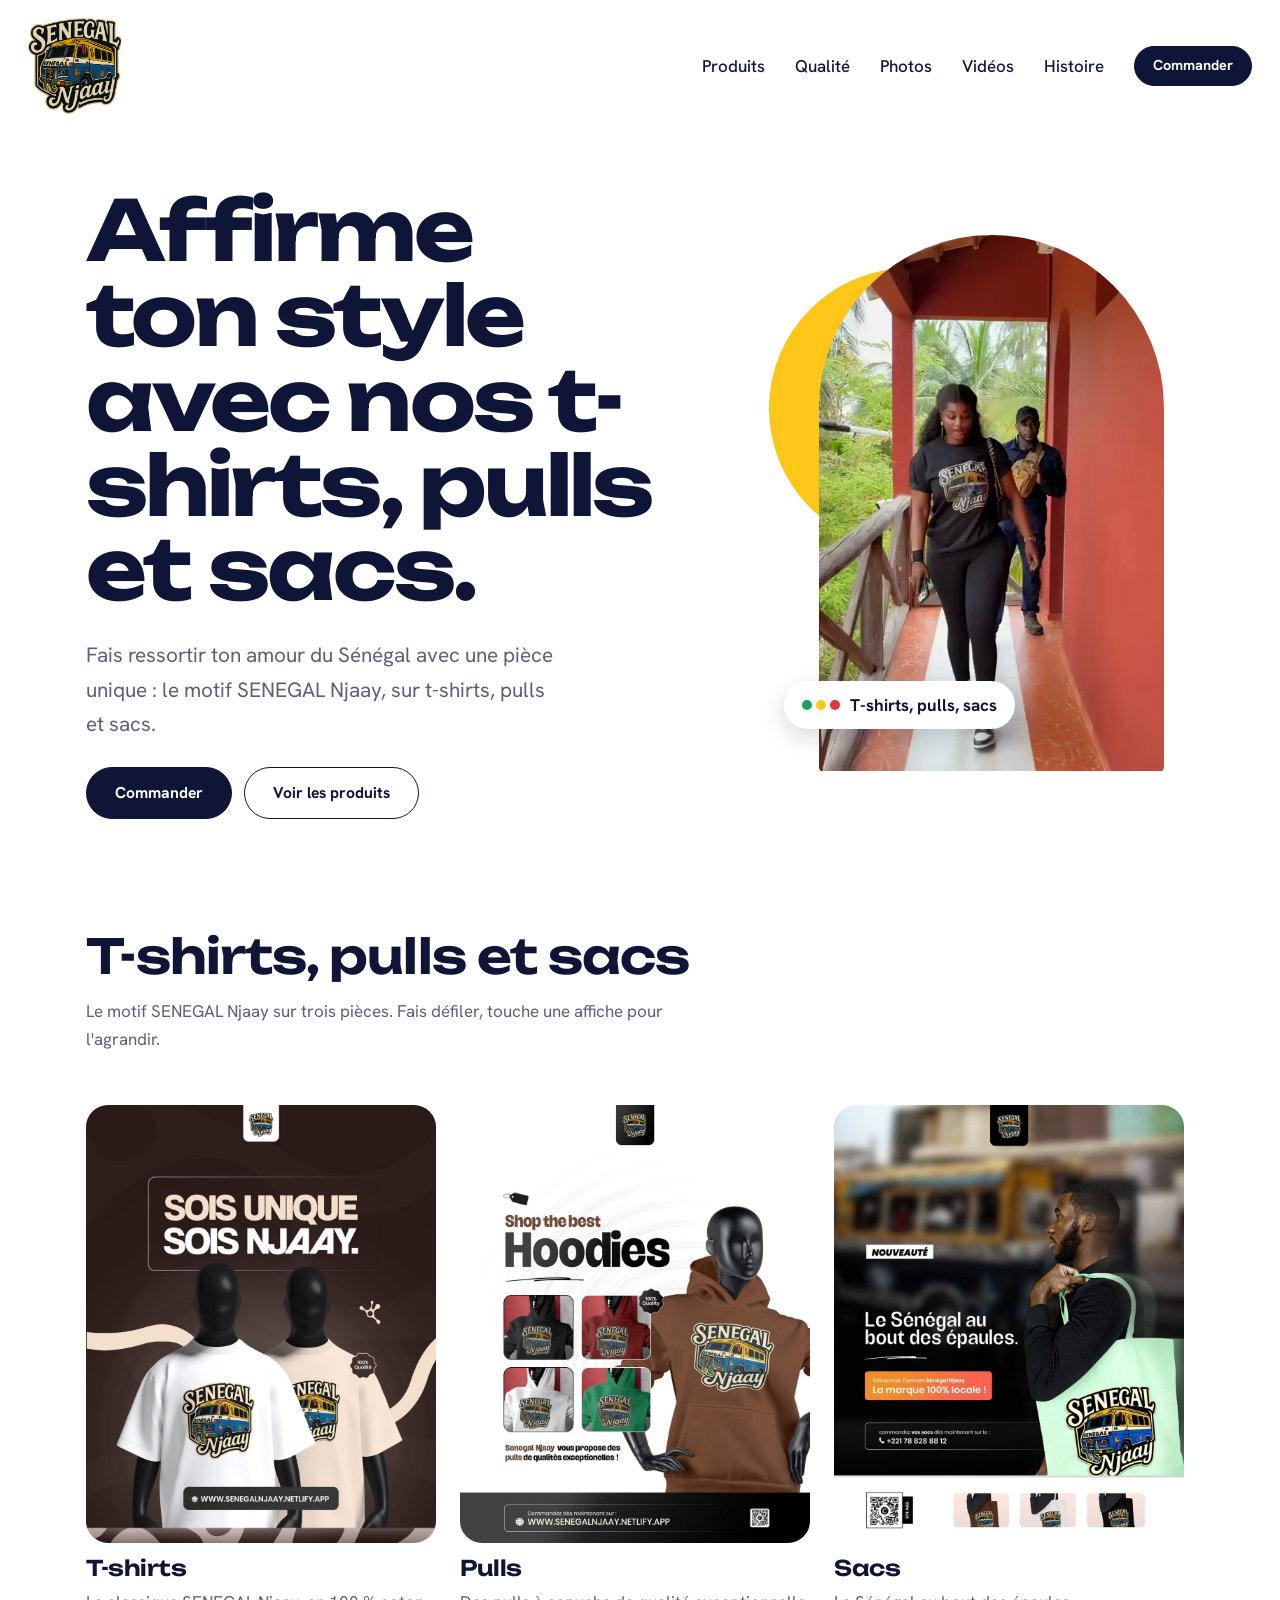
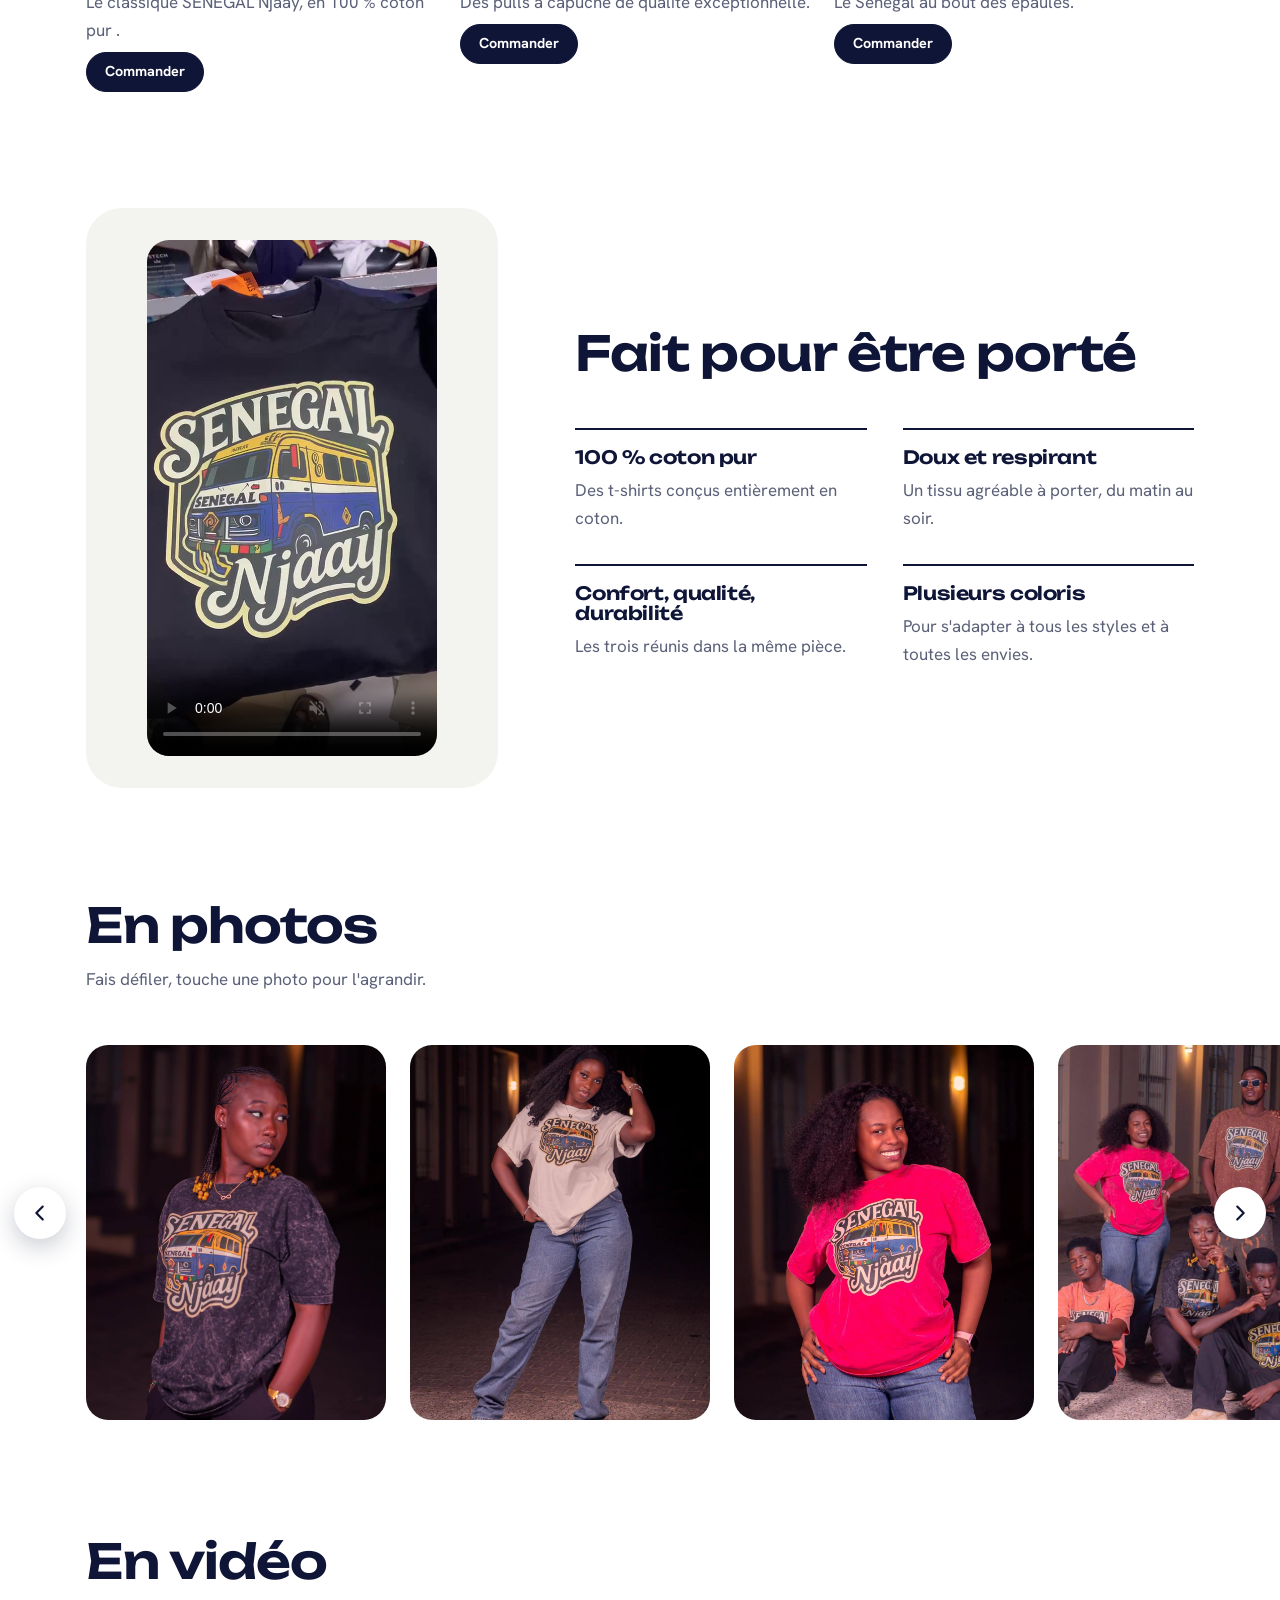
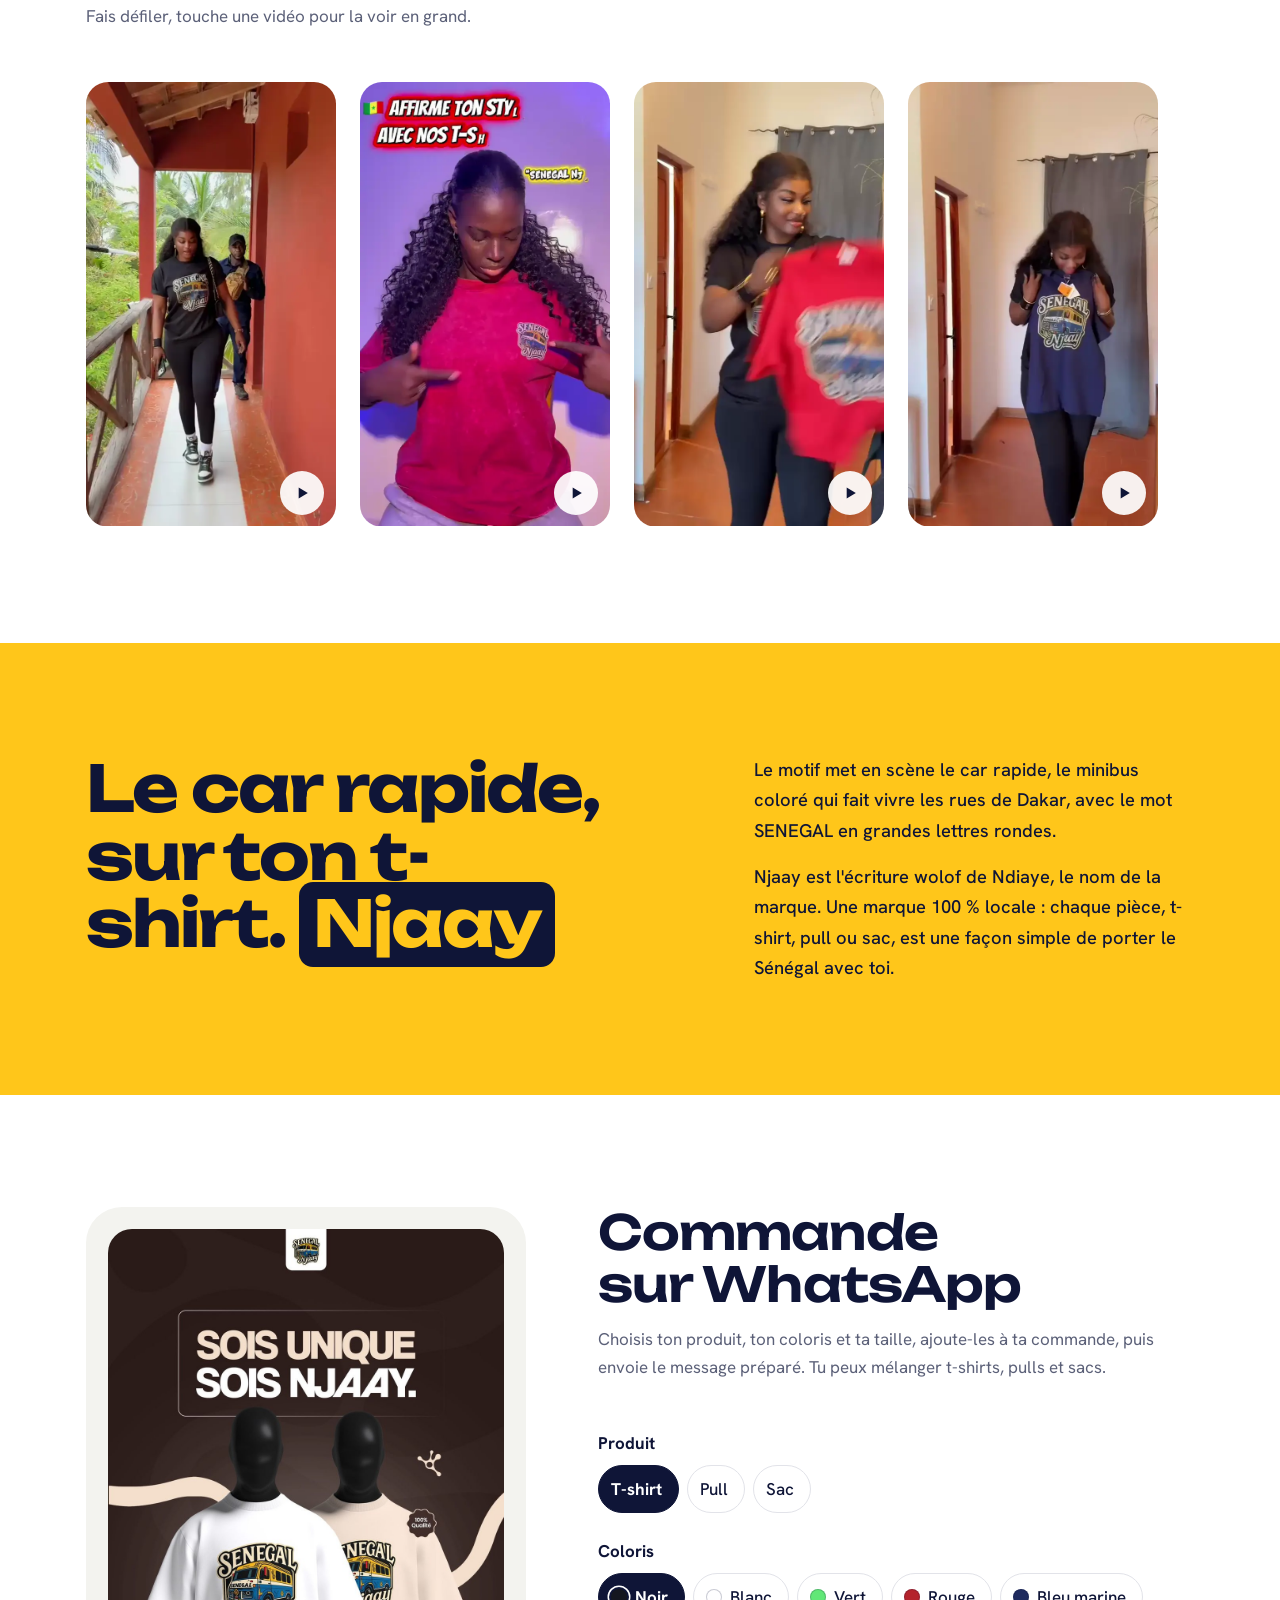
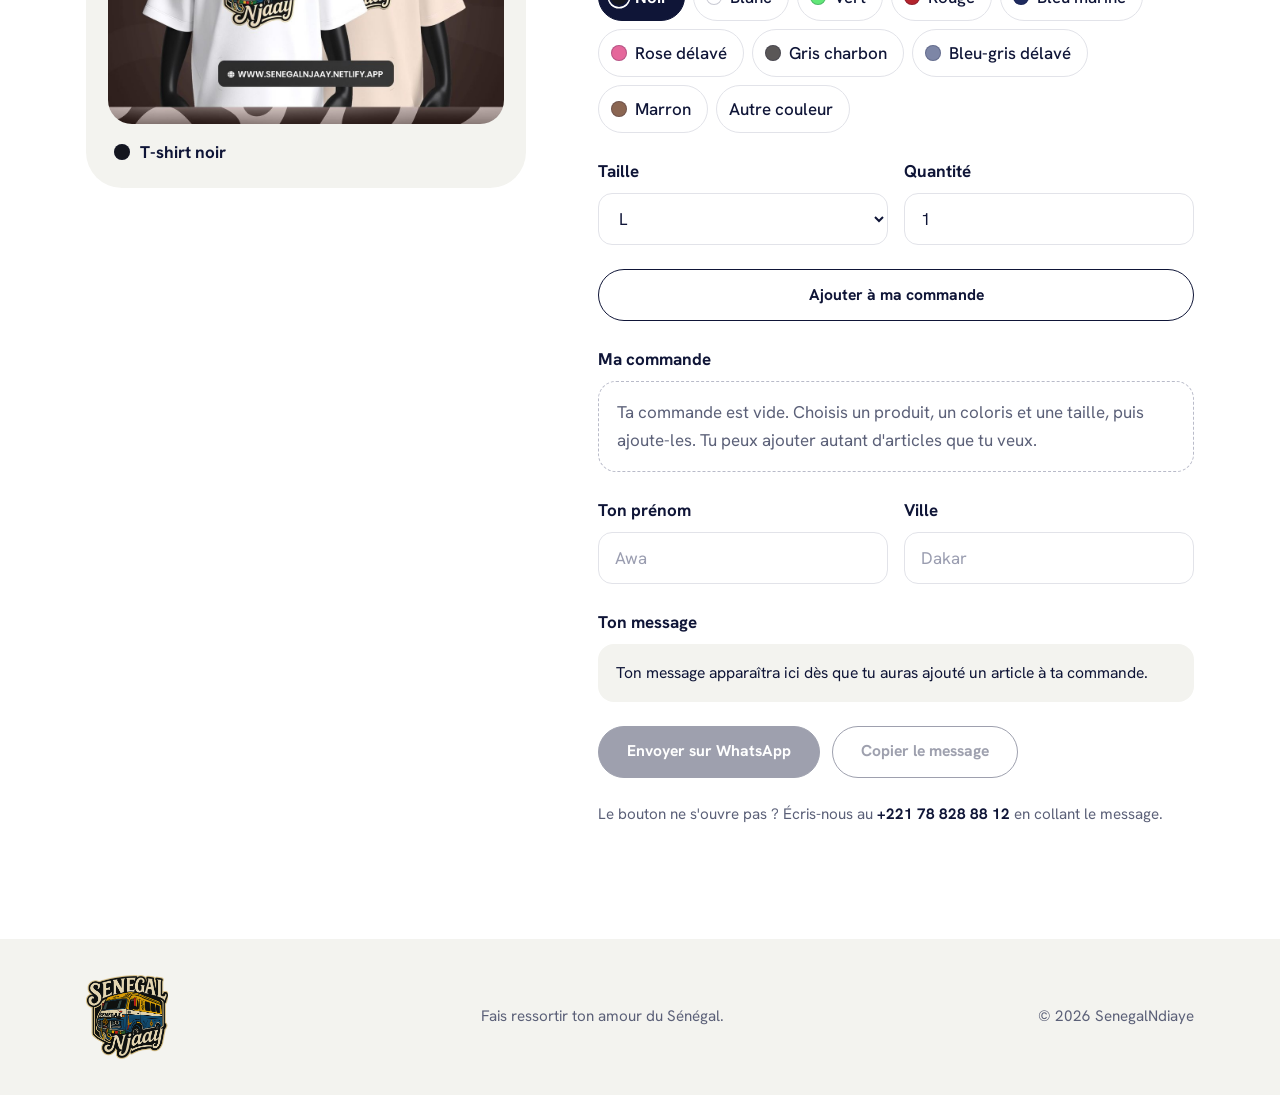
==== commit 2346304b: "hjh" ====
--- a/index.html
+++ b/index.html
@@ -32,7 +32,7 @@
         <span class="logo-text">Senegal<span>Ndiaye</span></span>
       </a>
       <div class="nav-links">
-        <a href="#coloris">Coloris</a>
+        <a href="#produits">Produits</a>
         <a href="#qualite">Qualité</a>
         <a href="#photos">Photos</a>
         <a href="#videos">Vidéos</a>
@@ -46,43 +46,49 @@
 <section class="hero" aria-label="Présentation">
   <div class="wrap hero-grid">
     <div class="hero-copy">
-      <h1>Affirme ton style avec nos t-shirts.</h1>
-      <p class="hero-lead">Fais ressortir ton amour du Sénégal avec une pièce unique : le motif SENEGAL Njaay, en 100 %
-        coton pur.</p>
+      <h1>Affirme ton style avec nos t-shirts, pulls et sacs.</h1>
+      <p class="hero-lead">Fais ressortir ton amour du Sénégal avec une pièce unique : le motif SENEGAL Njaay, sur
+        t-shirts, pulls et sacs.</p>
       <div class="hero-cta">
         <a class="btn" href="#commander">Commander</a>
-        <a class="btn ghost" href="#coloris">Voir les coloris</a>
+        <a class="btn ghost" href="#produits">Voir les produits</a>
       </div>
     </div>
     <div class="stage">
       <div class="arch">
         <video id="heroVideo" src="assets/videos/mia.mp4" poster="assets/images/mia-poster.webp" autoplay muted loop
-          playsinline preload="metadata"
+          playsinline preload="auto"
           aria-label="Présentation des t-shirts SENEGAL Njaay portés en plusieurs coloris"></video>
       </div>
-      <span class="chip"><span class="flagdots" aria-hidden="true"><i></i><i></i><i></i></span>8 coloris</span>
+      <span class="chip"><span class="flagdots" aria-hidden="true"><i></i><i></i><i></i></span>T-shirts, pulls,
+        sacs</span>
     </div>
   </div>
 </section>
 
 <main>
-  <section class="sec flush" id="coloris" aria-labelledby="t-coloris">
+  <!-- PRODUITS : le contenu vient de PRODUITS dans js/script.js. Les affiches sont dans assets/images/ (produit-tshirt.jpg, produit-pull.jpg, produit-sac.jpg). -->
+  <section class="sec flush" id="produits" aria-labelledby="t-produits">
     <div class="wrap">
       <div class="sec-head">
-        <h2 id="t-coloris">Un motif, huit coloris</h2>
-        <p>Le même SENEGAL Njaay, sur le fond qui te ressemble. Choisis ta couleur, on prépare la suite sur WhatsApp.
-        </p>
-      </div>
-      <div class="grid" id="grid"></div>
-    </div>
-  </section>
+        <h2 id="t-produits">T-shirts, pulls et sacs</h2>
+        <p>Le motif SENEGAL Njaay sur trois pièces. Fais défiler, touche une affiche pour l'agrandir.</p>
+      </div>
+    </div>
+    <div class="carousel" data-carousel>
+      <div class="track" id="produits-track" tabindex="0" role="region"
+        aria-label="Nos produits, défile horizontalement"></div>
+    </div>
+  </section>
+
+
 
   <section class="sec flush" id="qualite" aria-labelledby="t-qualite">
     <div class="wrap quality">
       <div class="panel">
         <div class="shop-video">
-          <video src="assets/videos/boutique.mp4" poster="assets/images/boutique-poster.jpg" controls playsinline
-            controls playsinline muted loop preload="none"
+          <video src="assets/videos/boutique.mp4#t=0.1" poster="assets/images/boutique-poster.jpg" controls muted loop
+            playsinline preload="metadata"
             aria-label="Les t-shirts SENEGAL Njaay noir, rouge, orange et marine en boutique"></video>
         </div>
       </div>
@@ -118,8 +124,11 @@
     <div class="wrap">
       <div class="sec-head">
         <h2 id="t-photos">En photos</h2>
-      </div>
-      <div class="photos" id="photos-grid"></div>
+        <p>Fais défiler, touche une photo pour l'agrandir.</p>
+      </div>
+    </div>
+    <div class="carousel" data-carousel>
+      <div class="track" id="photos-track" tabindex="0" role="region" aria-label="Photos, défile horizontalement"></div>
     </div>
   </section>
 
@@ -129,8 +138,11 @@
     <div class="wrap">
       <div class="sec-head">
         <h2 id="t-videos">En vidéo</h2>
-      </div>
-      <div class="videos" id="videos-grid"></div>
+        <p>Fais défiler, touche une vidéo pour la voir en grand.</p>
+      </div>
+    </div>
+    <div class="carousel" data-carousel>
+      <div class="track" id="videos-track" tabindex="0" role="region" aria-label="Vidéos, défile horizontalement"></div>
     </div>
   </section>
 
@@ -140,8 +152,8 @@
       <div class="story-text">
         <p>Le motif met en scène le car rapide, le minibus coloré qui fait vivre les rues de Dakar, avec le mot SENEGAL
           en grandes lettres rondes.</p>
-        <p>Njaay est l'écriture wolof de Ndiaye, le nom de la marque. Chaque t-shirt est une façon simple de porter le
-          Sénégal avec toi.</p>
+        <p>Njaay est l'écriture wolof de Ndiaye, le nom de la marque. Une marque 100 % locale : chaque pièce, t-shirt,
+          pull ou sac, est une façon simple de porter le Sénégal avec toi.</p>
       </div>
     </div>
   </section>
@@ -150,28 +162,43 @@
     <div class="wrap order">
       <figure class="preview">
         <img id="previewImg" src="assets/images/noir.jpg" alt="T-shirt SENEGAL Njaay noir">
-        <figcaption><span class="dot" id="previewDot"></span><span id="previewName">Noir</span></figcaption>
+        <figcaption><span class="dot" id="previewDot"></span><span id="previewName">T-shirt noir</span></figcaption>
       </figure>
       <div>
         <div class="sec-head">
           <h2 id="t-commander">Commande sur WhatsApp</h2>
-          <p>Choisis tes coloris et tes tailles, ajoute-les à ta commande, puis envoie le message préparé.</p>
+          <p>Choisis ton produit, ton coloris et ta taille, ajoute-les à ta commande, puis envoie le message préparé. Tu
+            peux mélanger t-shirts, pulls et sacs.</p>
         </div>
         <form id="orderForm" autocomplete="off">
           <fieldset>
+            <legend>Produit</legend>
+            <div class="choices" id="prodChoices" role="radiogroup" aria-label="Produit"></div>
+            <div id="customColorWrap" hidden>
+              <label class="lbl" for="customColor">Couleur souhaitée</label>
+
+              <input id="customColor" type="text" maxlength="60" placeholder="Ex. : bleu ciel, beige, violet..."
+                autocomplete="off">
+
+              <p class="note">
+                Indique la couleur que tu souhaites si elle n'est pas dans la liste.
+              </p>
+            </div>
+          </fieldset>
+          <fieldset>
             <legend>Coloris</legend>
             <div class="choices" id="colorChoices" role="radiogroup" aria-label="Coloris"></div>
+            <div id="customColorWrap" hidden>
+              <label class="lbl" for="customColor">Couleur souhaitée</label>
+              <input id="customColor" type="text" maxlength="60" placeholder="Ex. : bleu ciel, beige, violet..."
+                autocomplete="off">
+              <p class="note">Indique la couleur que tu souhaites si elle n'est pas dans la liste.</p>
+            </div>
           </fieldset>
           <div class="row">
-            <div>
+            <div id="sizeWrap">
               <label class="lbl" for="size">Taille</label>
-              <select id="size">
-                <option>S</option>
-                <option>M</option>
-                <option selected>L</option>
-                <option>XL</option>
-                <option>XXL</option>
-              </select>
+              <select id="size"></select>
             </div>
             <div>
               <label class="lbl" for="qty">Quantité</label>
@@ -182,8 +209,8 @@
           <div>
             <span class="lbl" id="cartLabel">Ma commande</span>
             <ul class="cart" id="cart" aria-labelledby="cartLabel"></ul>
-            <p class="cart-empty" id="cartEmpty">Ta commande est vide. Choisis un coloris et une taille, puis
-              ajoute-les. Tu peux ajouter autant de coloris que tu veux.</p>
+            <p class="cart-empty" id="cartEmpty">Ta commande est vide. Choisis un produit, un coloris et une taille,
+              puis ajoute-les. Tu peux ajouter autant d'articles que tu veux.</p>
           </div>
           <div class="row">
             <div>
@@ -221,14 +248,14 @@
   </div>
 </footer>
 
-<!-- Visionneuse : s'ouvre quand on clique sur une photo de la section « En photos » -->
-<div class="lightbox" id="lightbox" role="dialog" aria-modal="true" aria-label="Photo agrandie" hidden>
+<!-- Visionneuse : s'ouvre quand on clique sur une affiche, une photo ou une vidéo -->
+<div class="lightbox" id="lightbox" role="dialog" aria-modal="true" aria-label="Média agrandi" hidden>
   <button class="lb-btn lb-close" id="lbClose" type="button" aria-label="Fermer">
     <svg viewBox="0 0 24 24" width="22" height="22" aria-hidden="true">
       <path d="M6 6l12 12M18 6L6 18" fill="none" stroke="currentColor" stroke-width="2.4" stroke-linecap="round" />
     </svg>
   </button>
-  <button class="lb-btn lb-prev" id="lbPrev" type="button" aria-label="Photo précédente">
+  <button class="lb-btn lb-prev" id="lbPrev" type="button" aria-label="Précédent">
     <svg viewBox="0 0 24 24" width="22" height="22" aria-hidden="true">
       <path d="M15 5l-7 7 7 7" fill="none" stroke="currentColor" stroke-width="2.4" stroke-linecap="round"
         stroke-linejoin="round" />
@@ -236,15 +263,17 @@
   </button>
   <figure class="lb-fig">
     <img id="lbImg" alt="">
+    <video id="lbVid" controls playsinline hidden></video>
     <figcaption id="lbCap"></figcaption>
   </figure>
-  <button class="lb-btn lb-next" id="lbNext" type="button" aria-label="Photo suivante">
+  <button class="lb-btn lb-next" id="lbNext" type="button" aria-label="Suivant">
     <svg viewBox="0 0 24 24" width="22" height="22" aria-hidden="true">
       <path d="M9 5l7 7-7 7" fill="none" stroke="currentColor" stroke-width="2.4" stroke-linecap="round"
         stroke-linejoin="round" />
     </svg>
   </button>
 </div>
+
 <script src="js/script.js"></script>
 
 </html>
--- a/css/style.css
+++ b/css/style.css
@@ -355,9 +355,16 @@
 
 .card-row {
   display: flex;
+  flex-wrap: wrap;
   align-items: center;
   justify-content: space-between;
-  gap: 10px;
+  gap: 8px 10px;
+}
+
+@media (max-width: 639px) {
+  .grid {
+    grid-template-columns: repeat(2, minmax(0, 1fr));
+  }
 }
 
 .card-name {
@@ -438,19 +445,115 @@
   color: var(--muted);
 }
 
-/* Photos : emplacements réservés */
-.photos {
-  display: grid;
-  gap: clamp(14px, 2vw, 24px);
-  grid-template-columns: repeat(auto-fill, minmax(min(100%, 250px), 1fr));
-}
-
-.pslot {
+/* Bandes horizontales : produits, photos, vidéos (défilement automatique + à la main) */
+.carousel {
+  position: relative;
+  --pad: max(clamp(16px, 4vw, 36px), calc((100% - 1180px) / 2 + clamp(16px, 4vw, 36px)));
+}
+
+.track {
+  display: flex;
+  align-items: flex-start;
+  gap: clamp(12px, 2vw, 24px);
+  overflow-x: auto;
+  padding: 4px var(--pad);
+  scroll-padding-inline: var(--pad);
+  scroll-snap-type: x mandatory;
+  overscroll-behavior-x: contain;
+  scrollbar-width: none;
+  -webkit-overflow-scrolling: touch;
+}
+
+.track::-webkit-scrollbar {
+  display: none;
+}
+
+.track:focus-visible {
+  outline-offset: -3px;
+}
+
+.slide {
+  flex: 0 0 var(--w);
+  min-width: 0;
+  scroll-snap-align: start;
+}
+
+.slide.photo,
+.slide.video {
   display: block;
-  width: 100%;
+  position: relative;
   padding: 0;
   border: 0;
   font: inherit;
+  cursor: zoom-in;
+  border-radius: 22px;
+  overflow: hidden;
+}
+
+.slide.photo {
+  --w: min(74vw, 300px);
+  aspect-ratio: 4 / 5;
+  background: var(--soft);
+}
+
+.slide.video {
+  --w: min(58vw, 250px);
+  aspect-ratio: 9 / 16;
+  background: var(--ink);
+}
+
+.slide.photo img,
+.slide.video video {
+  width: 100%;
+  height: 100%;
+  object-fit: cover;
+  display: block;
+}
+
+.slide.photo img {
+  transition: transform .25s ease;
+}
+
+.slide.photo:hover img {
+  transform: scale(1.04);
+}
+
+.slide.empty {
+  display: grid;
+  place-items: center;
+  text-align: center;
+  padding: 16px;
+  cursor: default;
+  color: var(--muted);
+  font-weight: 700;
+  border: 1.5px dashed #B9BBC9;
+  background: transparent;
+}
+
+.vplay {
+  position: absolute;
+  right: 12px;
+  bottom: 12px;
+  width: 44px;
+  height: 44px;
+  border-radius: 50%;
+  background: rgba(255, 255, 255, .92);
+  color: var(--ink);
+  display: grid;
+  place-items: center;
+  pointer-events: none;
+}
+
+.slide.product {
+  --w: min(80vw, 350px);
+  display: grid;
+  gap: 14px;
+  align-content: start;
+}
+
+.pimg {
+  padding: 0;
+  border: 0;
   cursor: zoom-in;
   aspect-ratio: 4 / 5;
   border-radius: 22px;
@@ -458,34 +561,64 @@
   background: var(--soft);
 }
 
-.pslot img {
-  transition: transform .25s ease;
-}
-
-.pslot:hover img {
-  transform: scale(1.04);
-}
-
-.pslot.empty {
-  cursor: default;
-}
-
-.pslot img {
+.pimg img {
   width: 100%;
   height: 100%;
   object-fit: cover;
   display: block;
-}
-
-.pslot.empty {
-  display: grid;
+  transition: transform .25s ease;
+}
+
+.pimg:hover img {
+  transform: scale(1.03);
+}
+
+.pbody {
+  display: grid;
+  gap: 8px;
+  justify-items: start;
+}
+
+.pbody h3 {
+  font-size: 1.35rem;
+}
+
+.pbody p {
+  color: var(--muted);
+}
+
+.car-btn {
+  display: none;
+  position: absolute;
+  top: 38%;
+  width: 52px;
+  height: 52px;
+  border-radius: 50%;
+  border: 0;
+  background: #fff;
+  color: var(--ink);
   place-items: center;
-  text-align: center;
-  padding: 16px;
-  color: var(--muted);
-  font-weight: 700;
-  border: 1.5px dashed #B9BBC9;
-  background: transparent;
+  cursor: pointer;
+  box-shadow: 0 8px 24px rgba(15, 21, 55, .22);
+  z-index: 2;
+}
+
+.car-btn:hover {
+  background: var(--yellow);
+}
+
+.car-prev {
+  left: 14px;
+}
+
+.car-next {
+  right: 14px;
+}
+
+@media (hover: hover) and (pointer: fine) {
+  .carousel.has-overflow .car-btn {
+    display: grid;
+  }
 }
 
 /* Visionneuse : photo en grand */
@@ -511,13 +644,18 @@
   align-content: center;
 }
 
-.lb-fig img {
+.lb-fig img,
+.lb-fig video {
   max-width: 100%;
   max-height: 74vh;
   max-height: 74dvh;
   object-fit: contain;
   border-radius: 14px;
   background: var(--soft);
+}
+
+.lb-fig video {
+  background: #000;
 }
 
 .lb-fig figcaption {
@@ -574,38 +712,6 @@
   }
 }
 
-/* Vidéos : emplacements réservés */
-.videos {
-  display: grid;
-  gap: clamp(14px, 2vw, 24px);
-  grid-template-columns: repeat(auto-fill, minmax(min(100%, 230px), 1fr));
-}
-
-.vslot {
-  aspect-ratio: 9 / 16;
-  border-radius: 22px;
-  overflow: hidden;
-  background: var(--soft);
-}
-
-.vslot video {
-  width: 100%;
-  height: 100%;
-  object-fit: cover;
-  display: block;
-}
-
-.vslot.empty {
-  display: grid;
-  place-items: center;
-  text-align: center;
-  padding: 16px;
-  color: var(--muted);
-  font-weight: 700;
-  border: 1.5px dashed #B9BBC9;
-  background: transparent;
-}
-
 /* Histoire */
 .story {
   background: var(--yellow);
@@ -679,6 +785,10 @@
   border-radius: 24px;
   display: block;
   background: #fff;
+}
+
+.preview img.poster {
+  aspect-ratio: 4 / 5;
 }
 
 .preview figcaption {
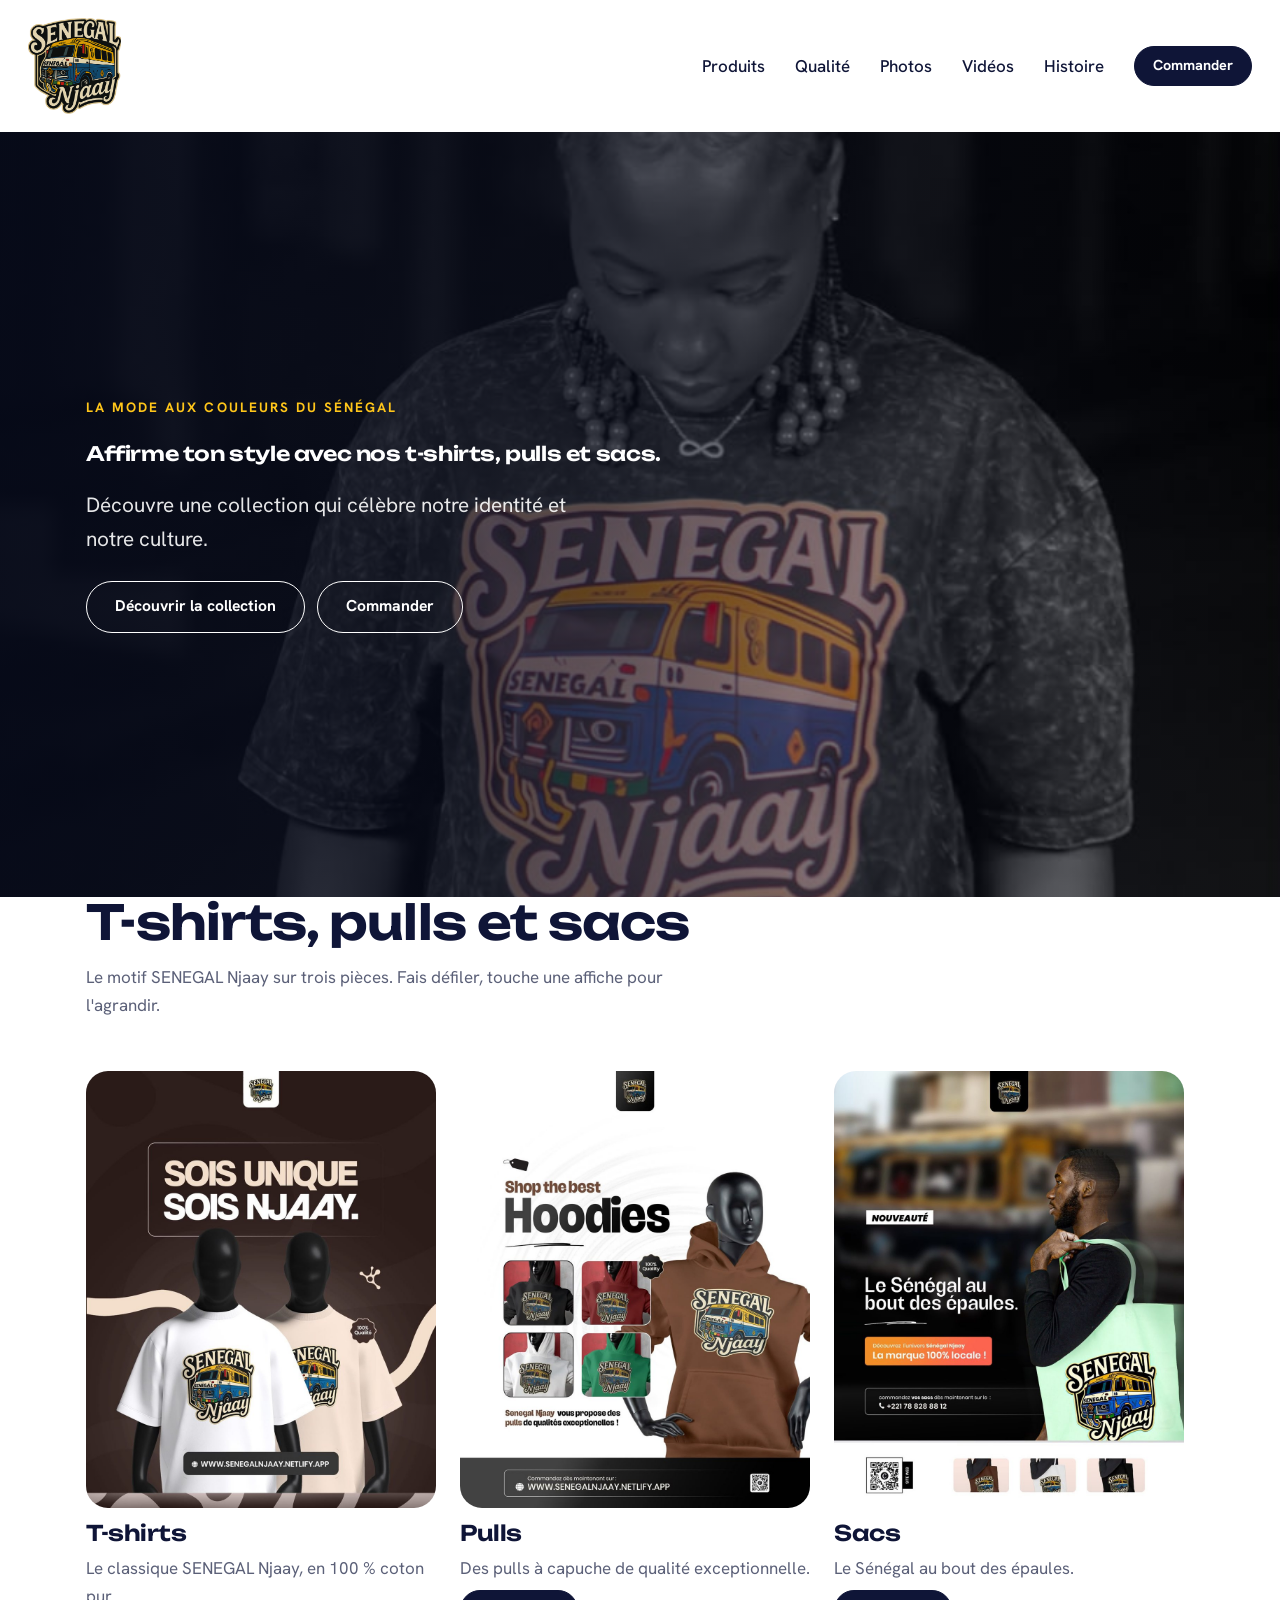
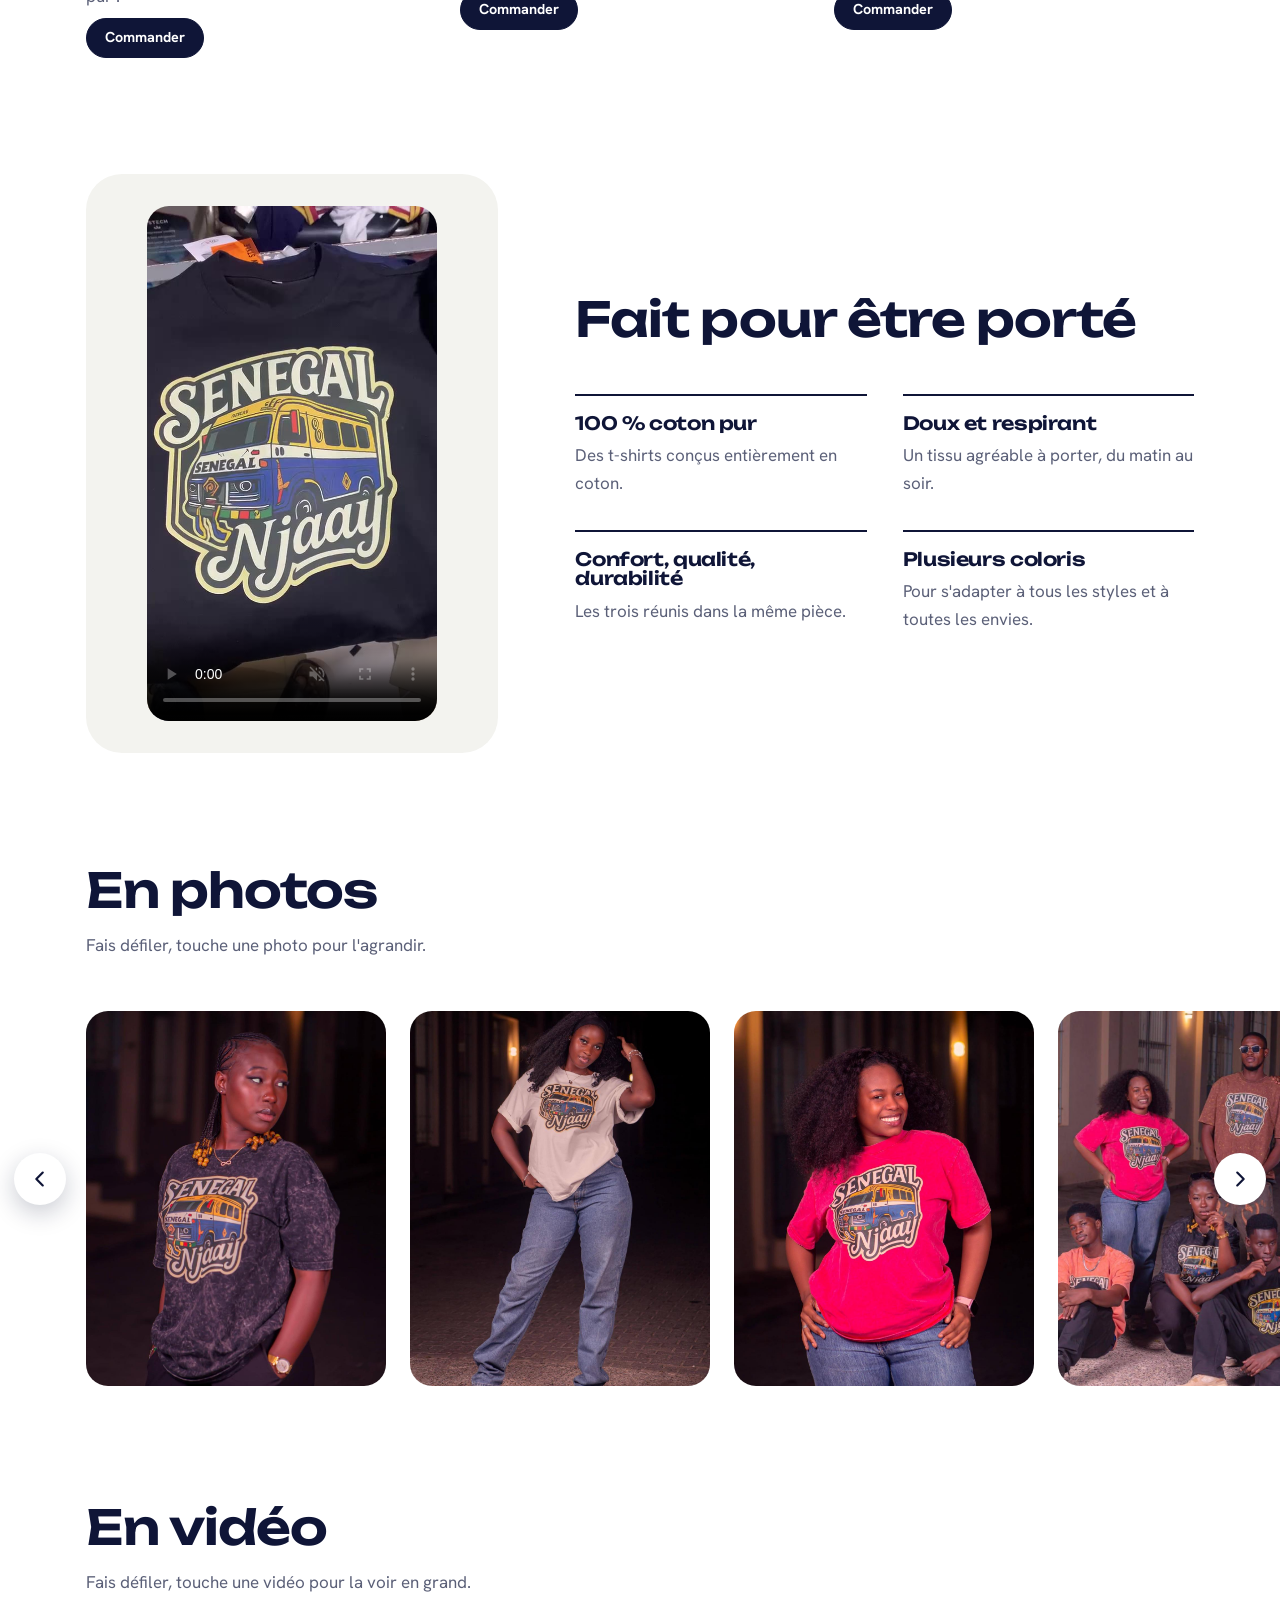
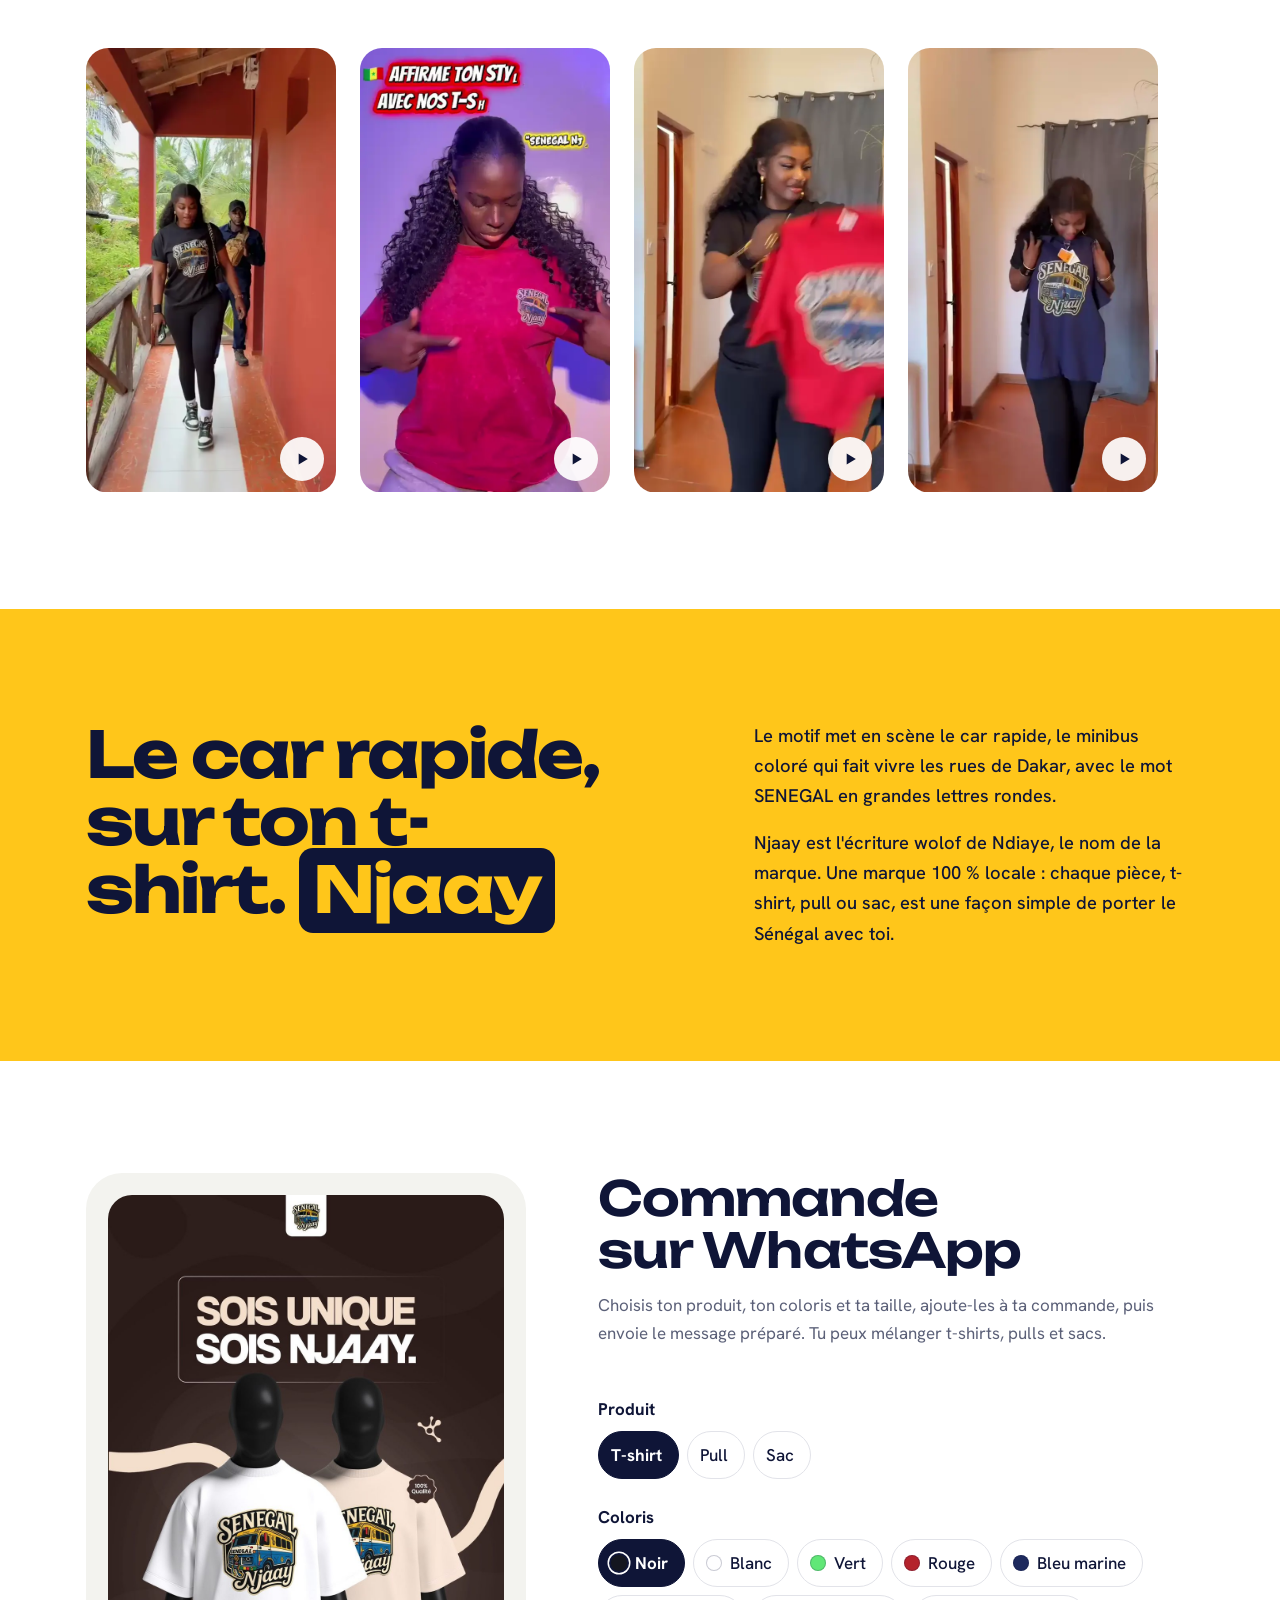
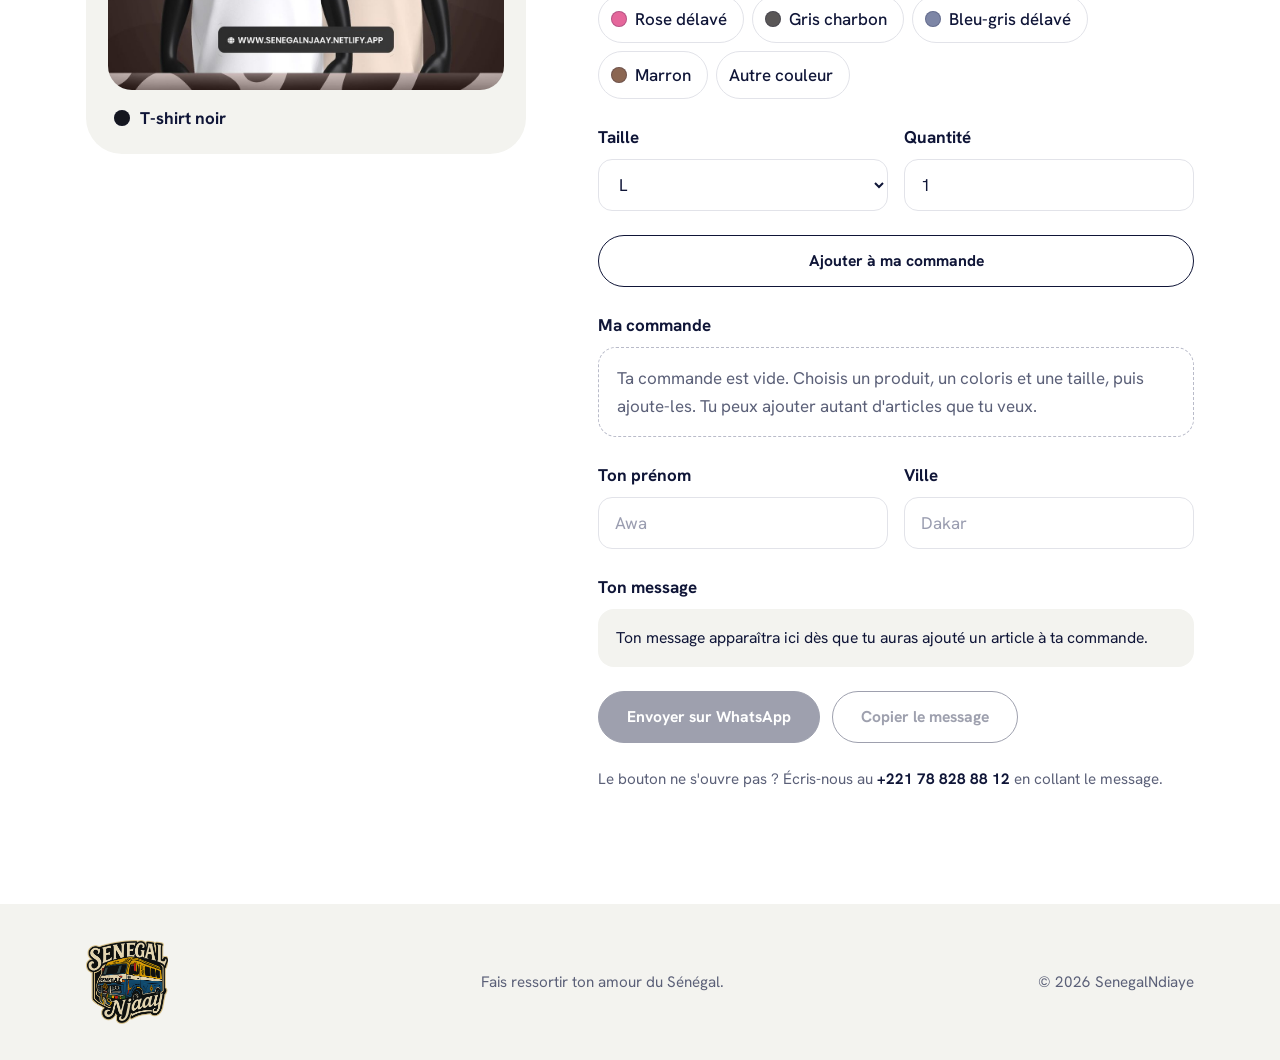
==== commit 1dbd835c: "hjh" ====
--- a/index.html
+++ b/index.html
@@ -43,28 +43,28 @@
   </div>
 </header>
 
-<section class="hero" aria-label="Présentation">
-  <div class="wrap hero-grid">
-    <div class="hero-copy">
-      <h1>Affirme ton style avec nos t-shirts, pulls et sacs.</h1>
-      <p class="hero-lead">Fais ressortir ton amour du Sénégal avec une pièce unique : le motif SENEGAL Njaay, sur
-        t-shirts, pulls et sacs.</p>
-      <div class="hero-cta">
-        <a class="btn" href="#commander">Commander</a>
-        <a class="btn ghost" href="#produits">Voir les produits</a>
-      </div>
-    </div>
-    <div class="stage">
-      <div class="arch">
-        <video id="heroVideo" src="assets/videos/mia.mp4" poster="assets/images/mia-poster.webp" autoplay muted loop
-          playsinline preload="auto"
-          aria-label="Présentation des t-shirts SENEGAL Njaay portés en plusieurs coloris"></video>
-      </div>
-      <span class="chip"><span class="flagdots" aria-hidden="true"><i></i><i></i><i></i></span>T-shirts, pulls,
-        sacs</span>
+
+<section class="hero hero-cover" aria-label="Présentation">
+  <div class="hero-background" role="img" aria-label="Collection SENEGAL Njaay"></div>
+  <div class="hero-overlay"></div>
+
+  <div class="wrap hero-content">
+    <span class="hero-tag">LA MODE AUX COULEURS DU SÉNÉGAL</span>
+
+    <h3>Affirme ton style avec nos t-shirts, pulls et sacs.</h3>
+
+    <p class="hero-lead">
+      Découvre une collection
+      qui célèbre notre identité et notre culture.
+    </p>
+
+    <div class="hero-cta">
+      <a class="btn" href="#produits">Découvrir la collection</a>
+      <a class="btn ghost" href="#commander">Commander</a>
     </div>
   </div>
 </section>
+
 
 <main>
   <!-- PRODUITS : le contenu vient de PRODUITS dans js/script.js. Les affiches sont dans assets/images/ (produit-tshirt.jpg, produit-pull.jpg, produit-sac.jpg). -->
--- a/css/style.css
+++ b/css/style.css
@@ -1007,4 +1007,114 @@
   .btn {
     transition: none;
   }
+}
+
+
+/* Nouvelle page d'accueil avec photo de couverture */
+.hero-cover {
+  position: relative;
+  min-height: 680px;
+  min-height: min(780px, 85vh);
+  display: flex;
+  align-items: center;
+  overflow: hidden;
+  isolation: isolate;
+  background: #0F1537;
+  color: #fff;
+}
+
+.hero-background {
+  position: absolute;
+  inset: 0;
+  z-index: -2;
+  background-image: url("../assets/images/C.jpeg");
+  background-position: center 35%;
+  background-size: cover;
+  background-repeat: no-repeat;
+  transform: scale(1.01);
+}
+
+.hero-overlay {
+  position: absolute;
+  inset: 0;
+  z-index: -1;
+  background: linear-gradient(90deg,
+      rgba(5, 9, 25, .88) 0%,
+      rgba(5, 9, 25, .62) 48%,
+      rgba(5, 9, 25, .12) 100%);
+}
+
+.hero-content {
+  position: relative;
+  padding-block: 100px;
+  display: grid;
+  justify-items: start;
+  gap: 24px;
+}
+
+.hero-tag {
+  font-size: .85rem;
+  font-weight: 700;
+  letter-spacing: .15em;
+  color: var(--yellow);
+}
+
+.hero-cover h1 {
+  max-width: 760px;
+  font-size: clamp(2.8rem, 7vw, 5.8rem);
+  line-height: 1.08;
+  color: #fff;
+}
+
+.hero-cover .hero-lead {
+  max-width: 520px;
+  color: rgba(255, 255, 255, .9);
+}
+
+.hero-cover .btn {
+  background: transparent;
+  border-color: #fff;
+  color: #fff;
+}
+
+.hero-cover .btn:hover {
+  background: #fff;
+  color: var(--ink);
+}
+
+.hero-cover .btn.ghost {
+  background: transparent;
+  border-color: #fff;
+  color: #fff;
+}
+
+.hero-cover .btn.ghost:hover {
+  background: #fff;
+  color: var(--ink);
+}
+
+@media (max-width: 640px) {
+  .hero-cover {
+    min-height: 620px;
+    min-height: 78svh;
+  }
+
+  .hero-background {
+    background-position: center center;
+  }
+
+  .hero-overlay {
+    background: linear-gradient(0deg,
+        rgba(5, 9, 25, .88) 0%,
+        rgba(5, 9, 25, .55) 65%,
+        rgba(5, 9, 25, .2) 100%);
+  }
+
+  .hero-content {
+    padding-block: 80px;
+  }
+
+  .hero-cover h1 {
+    font-size: clamp(2.5rem, 11vw, 4rem);
+  }
 }
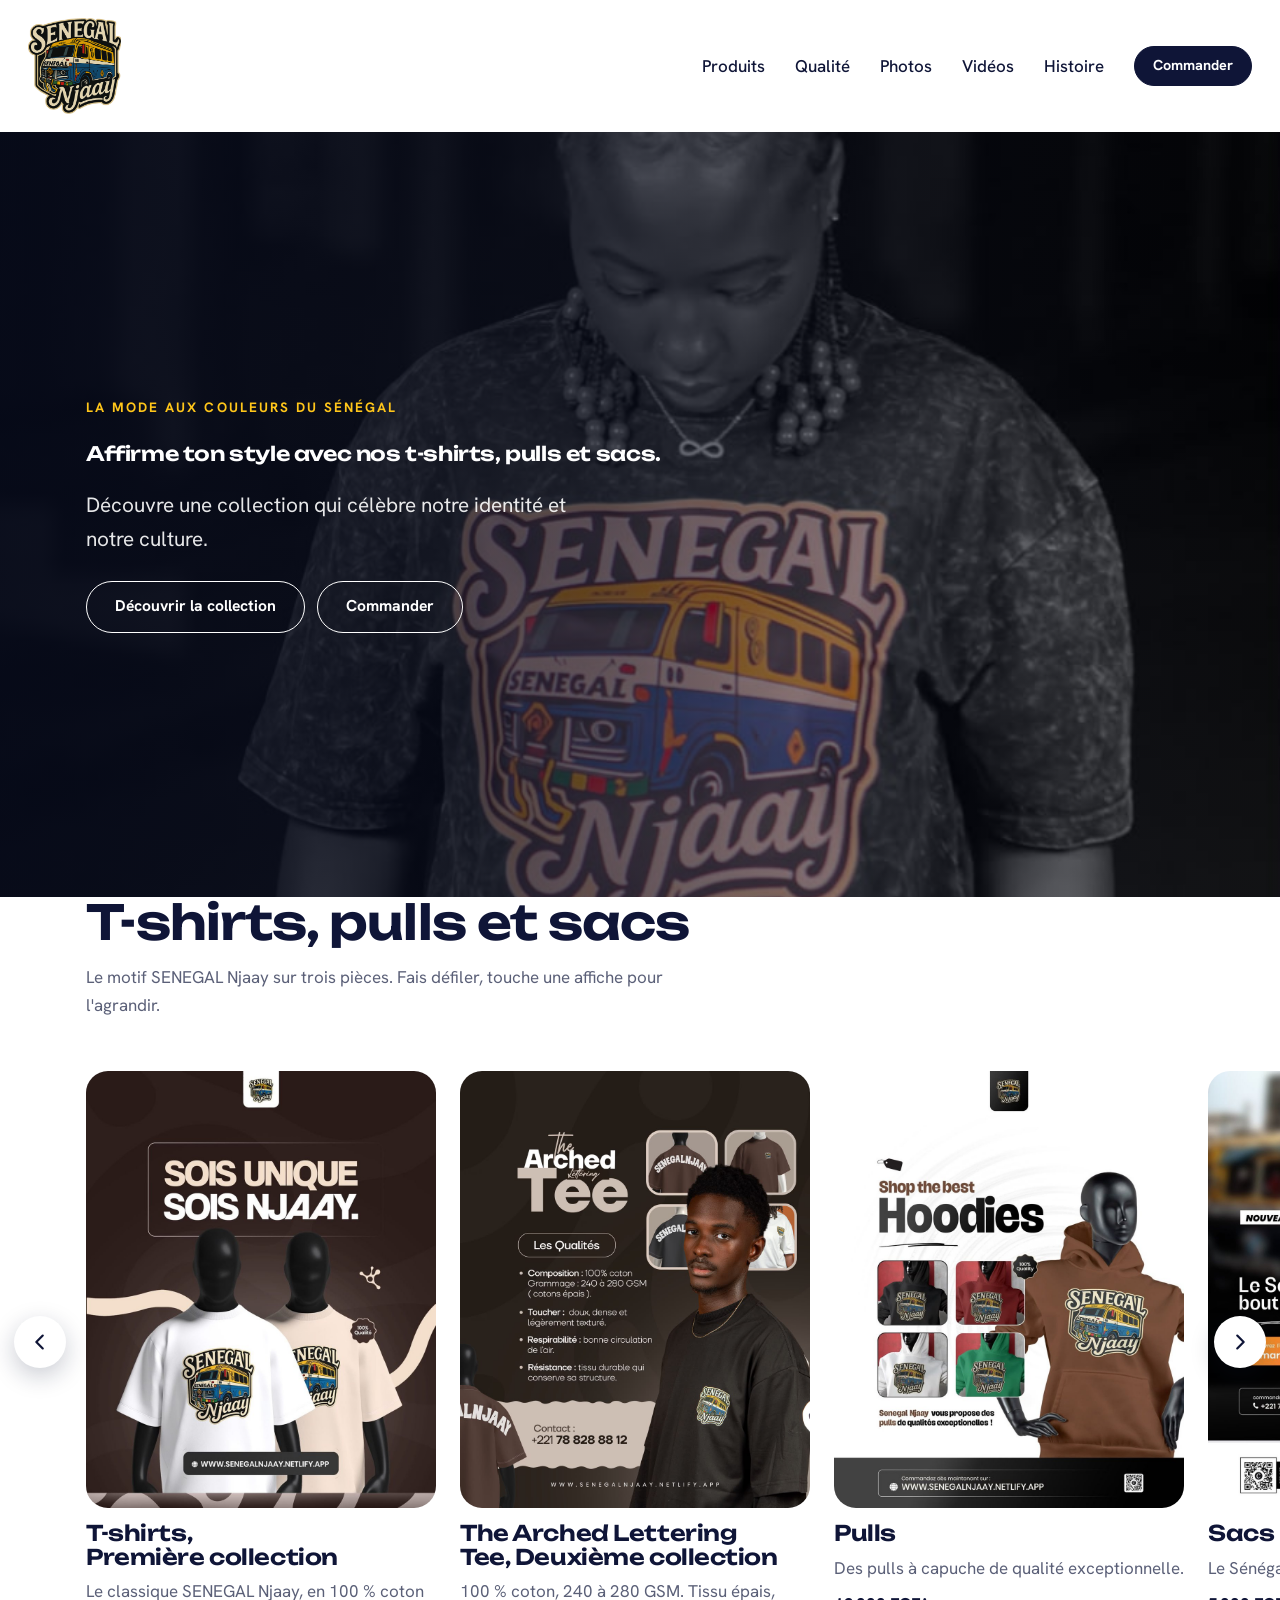
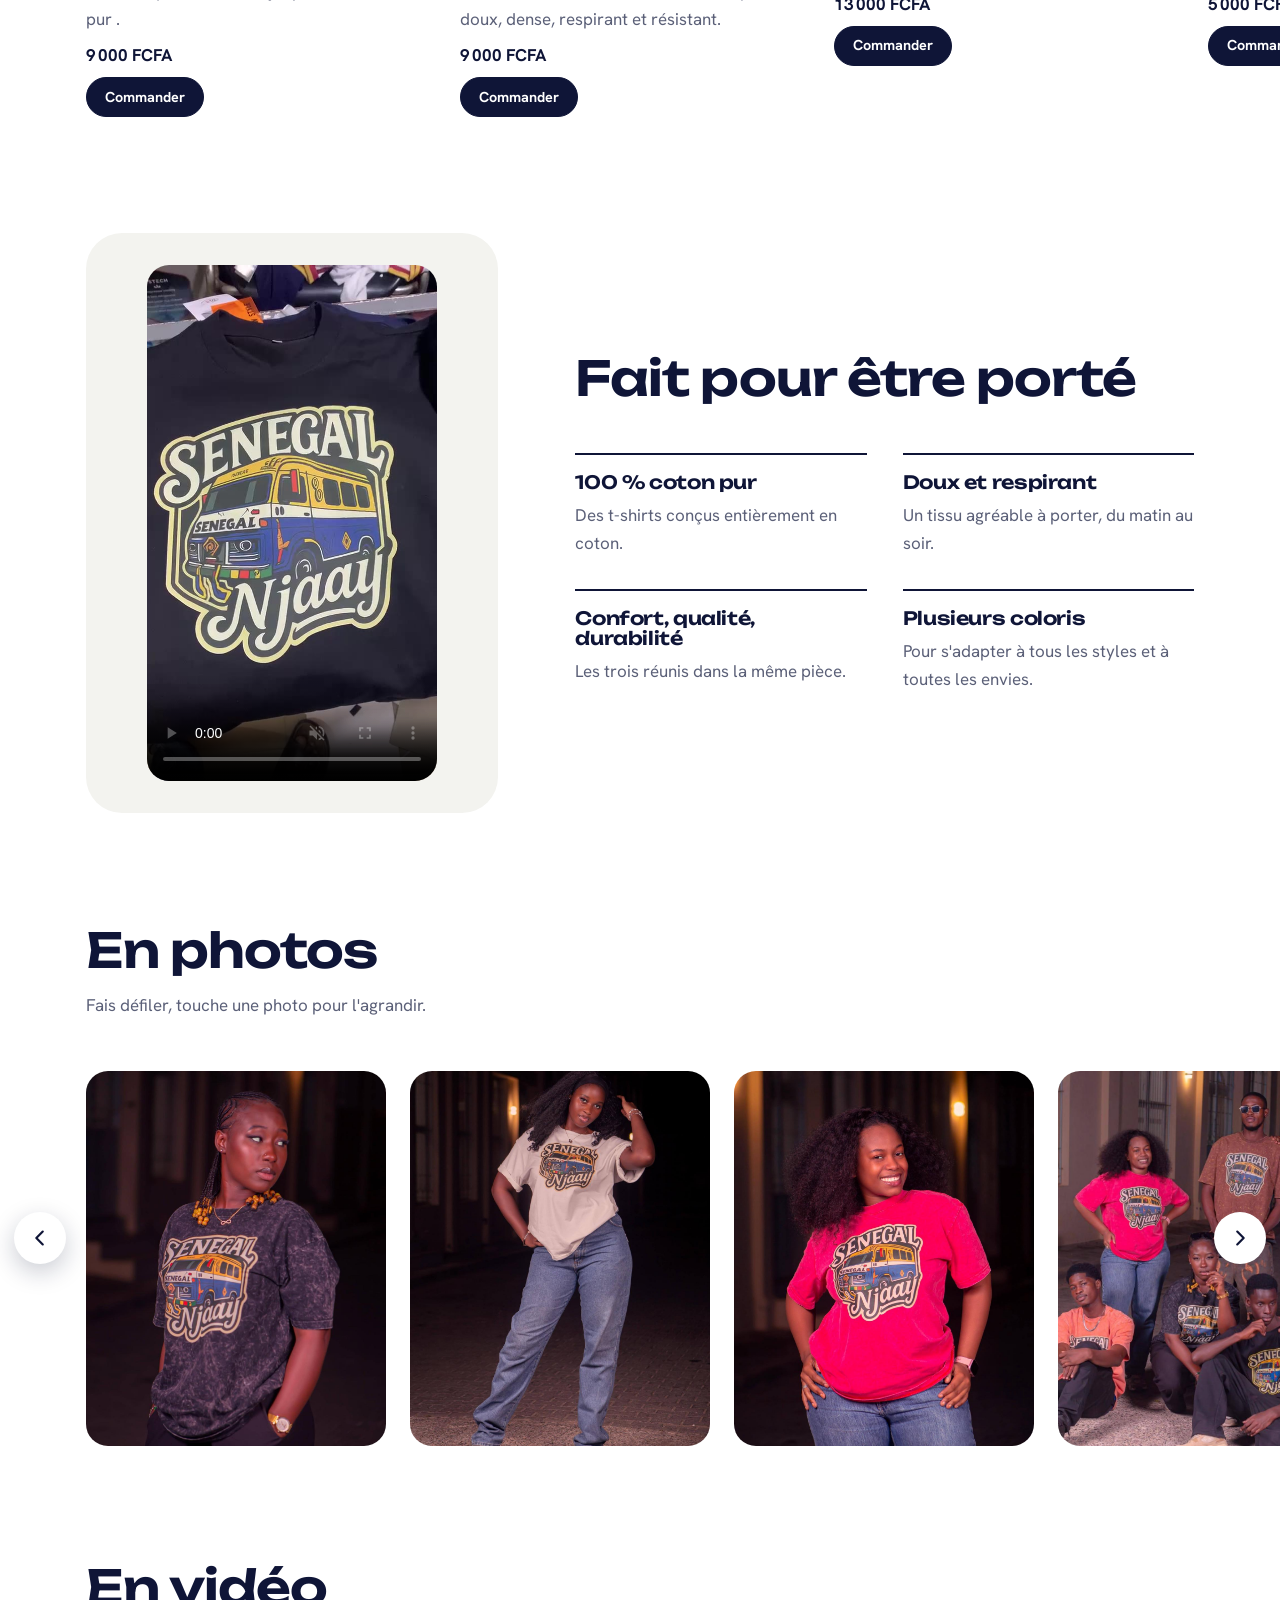
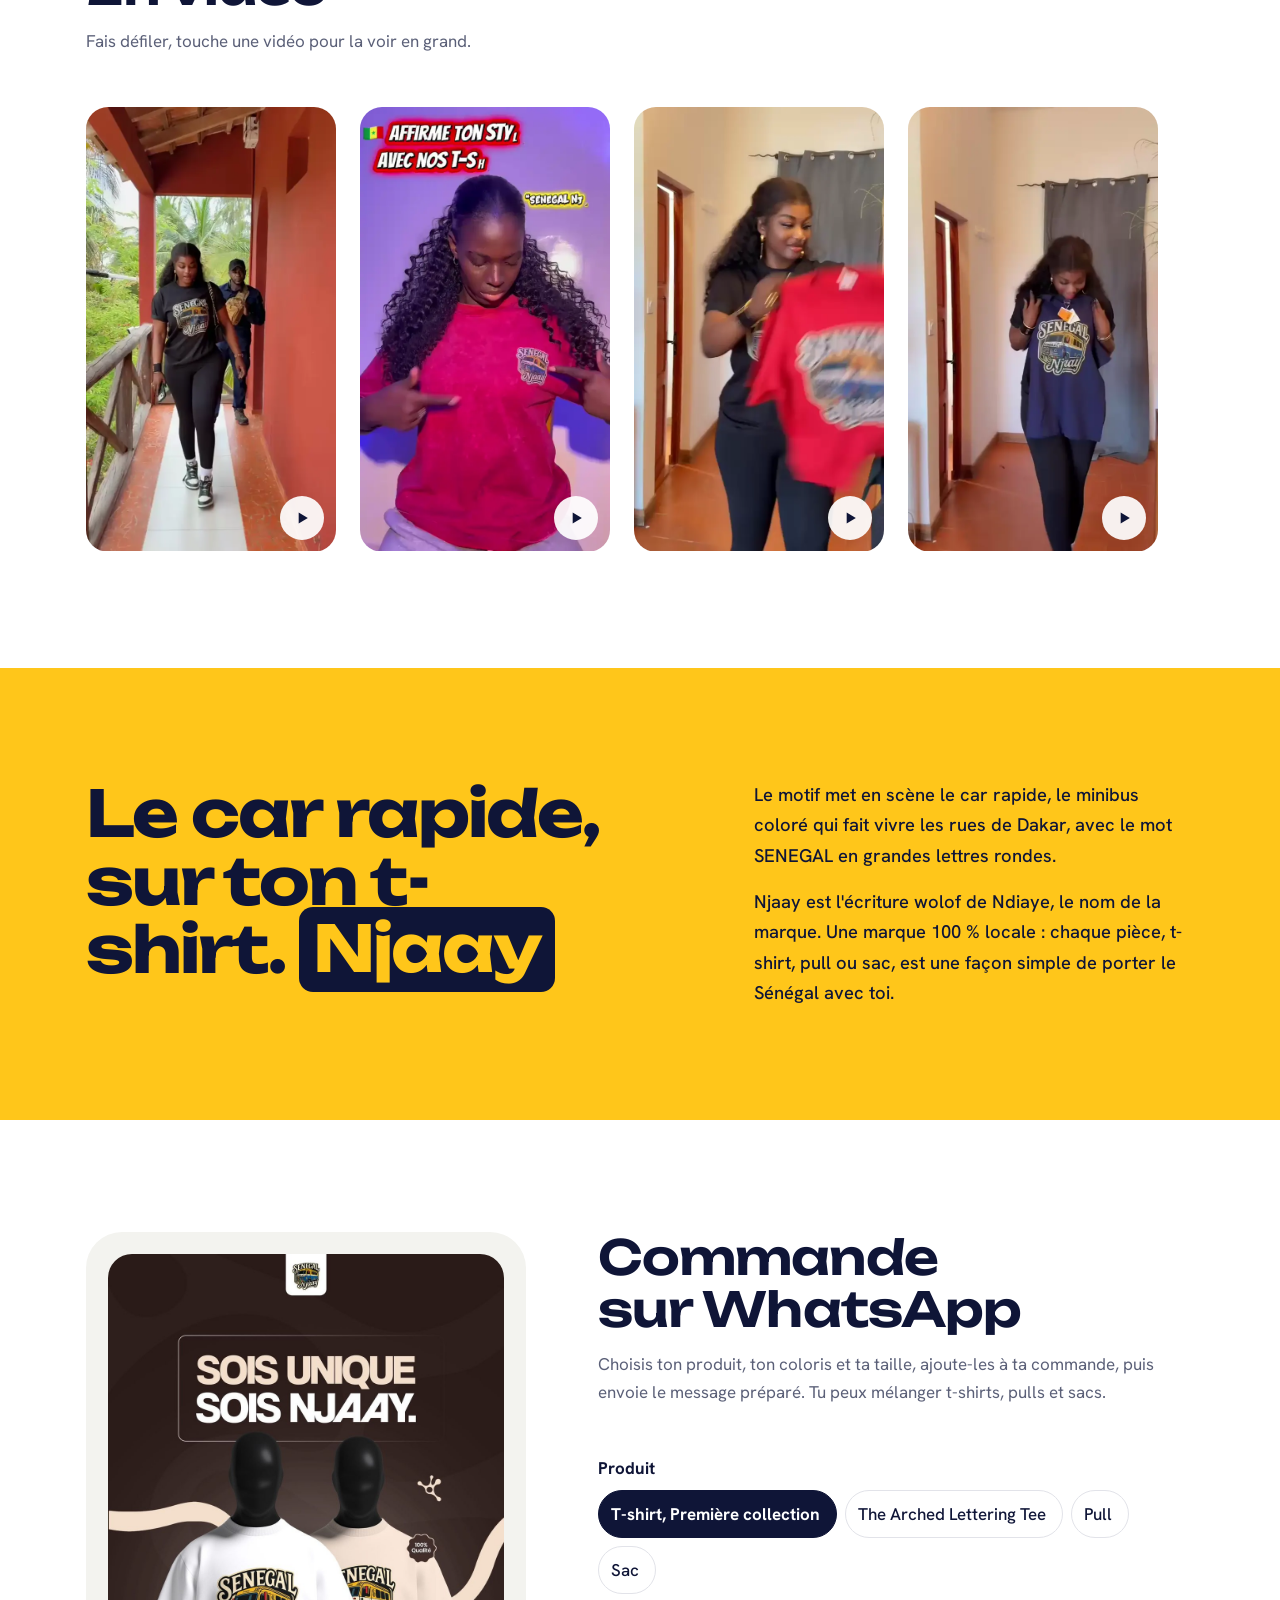
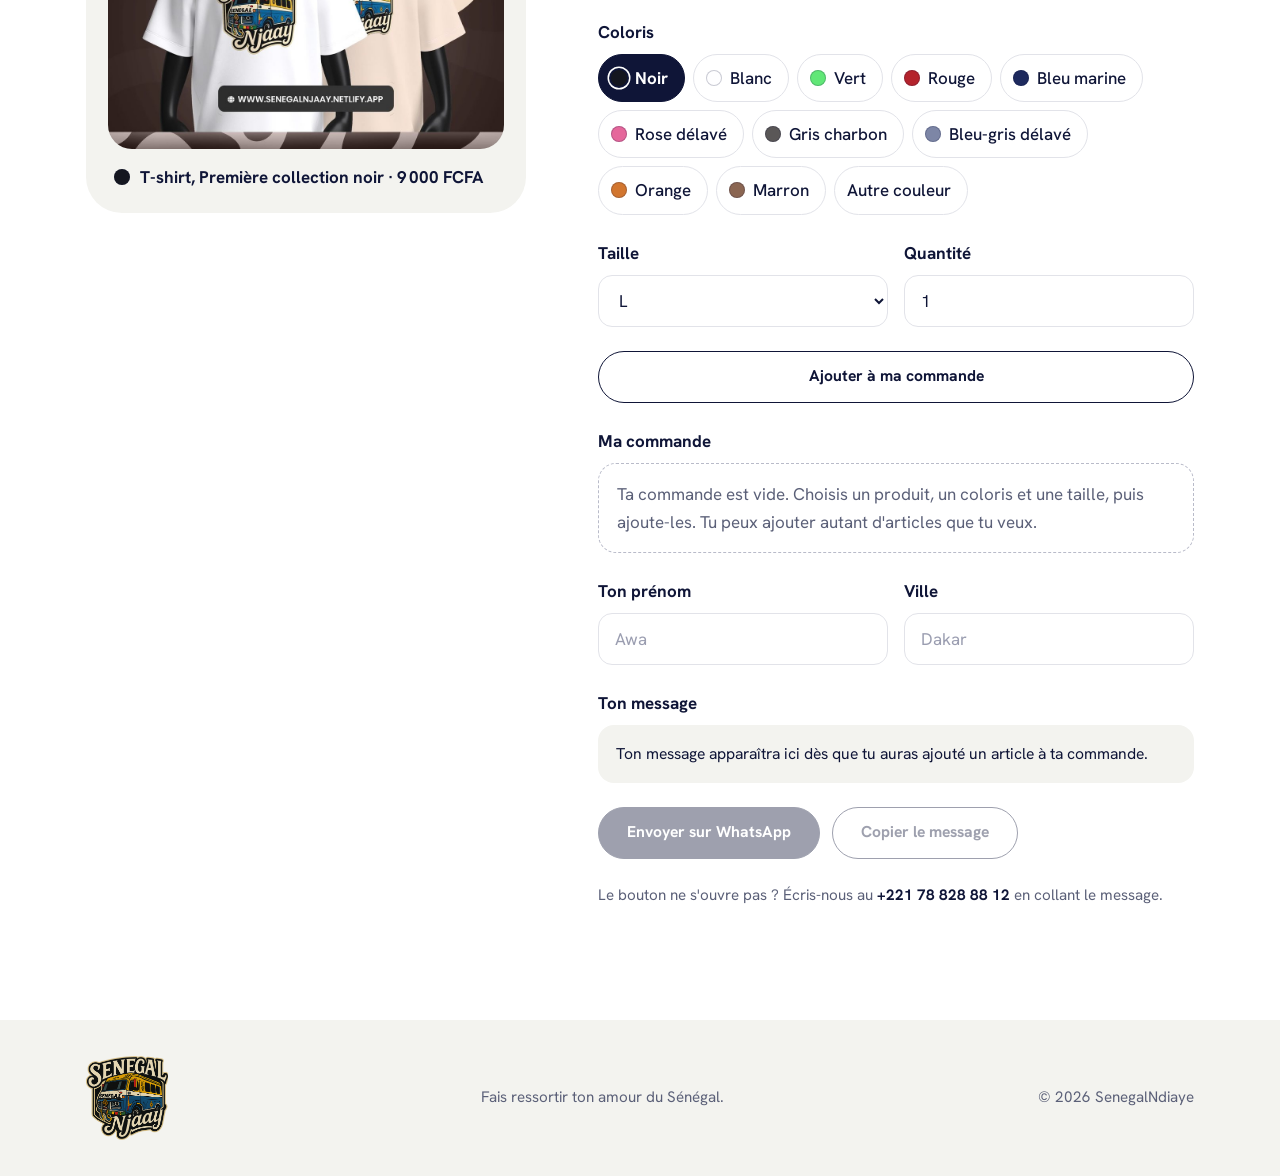
==== commit f1108bd3: "tghj" ====
--- a/index.html
+++ b/index.html
@@ -2,6 +2,7 @@
 <html lang="fr">
 <meta charset="utf-8">
 <meta name="viewport" content="width=device-width, initial-scale=1, viewport-fit=cover">
+<meta name="google-site-verification" content="h2ZvD2VZqf68mzGG2flmzWjoeivPT5Stv1EVF9OTTzE" />
 <style>
   body {
     margin: 0
@@ -16,6 +17,9 @@
   }
 </style>
 <title>SenegalNdiaye</title>
+<link rel="icon" type="image/png" href="assets/images/logo.png">
+<link rel="shortcut icon" type="image/png" href="assets/images/logo.png">
+<link rel="apple-touch-icon" href="assets/images/logo.png">
 <link rel="preconnect" href="https://fonts.googleapis.com">
 <link rel="preconnect" href="https://fonts.gstatic.com" crossorigin>
 <link
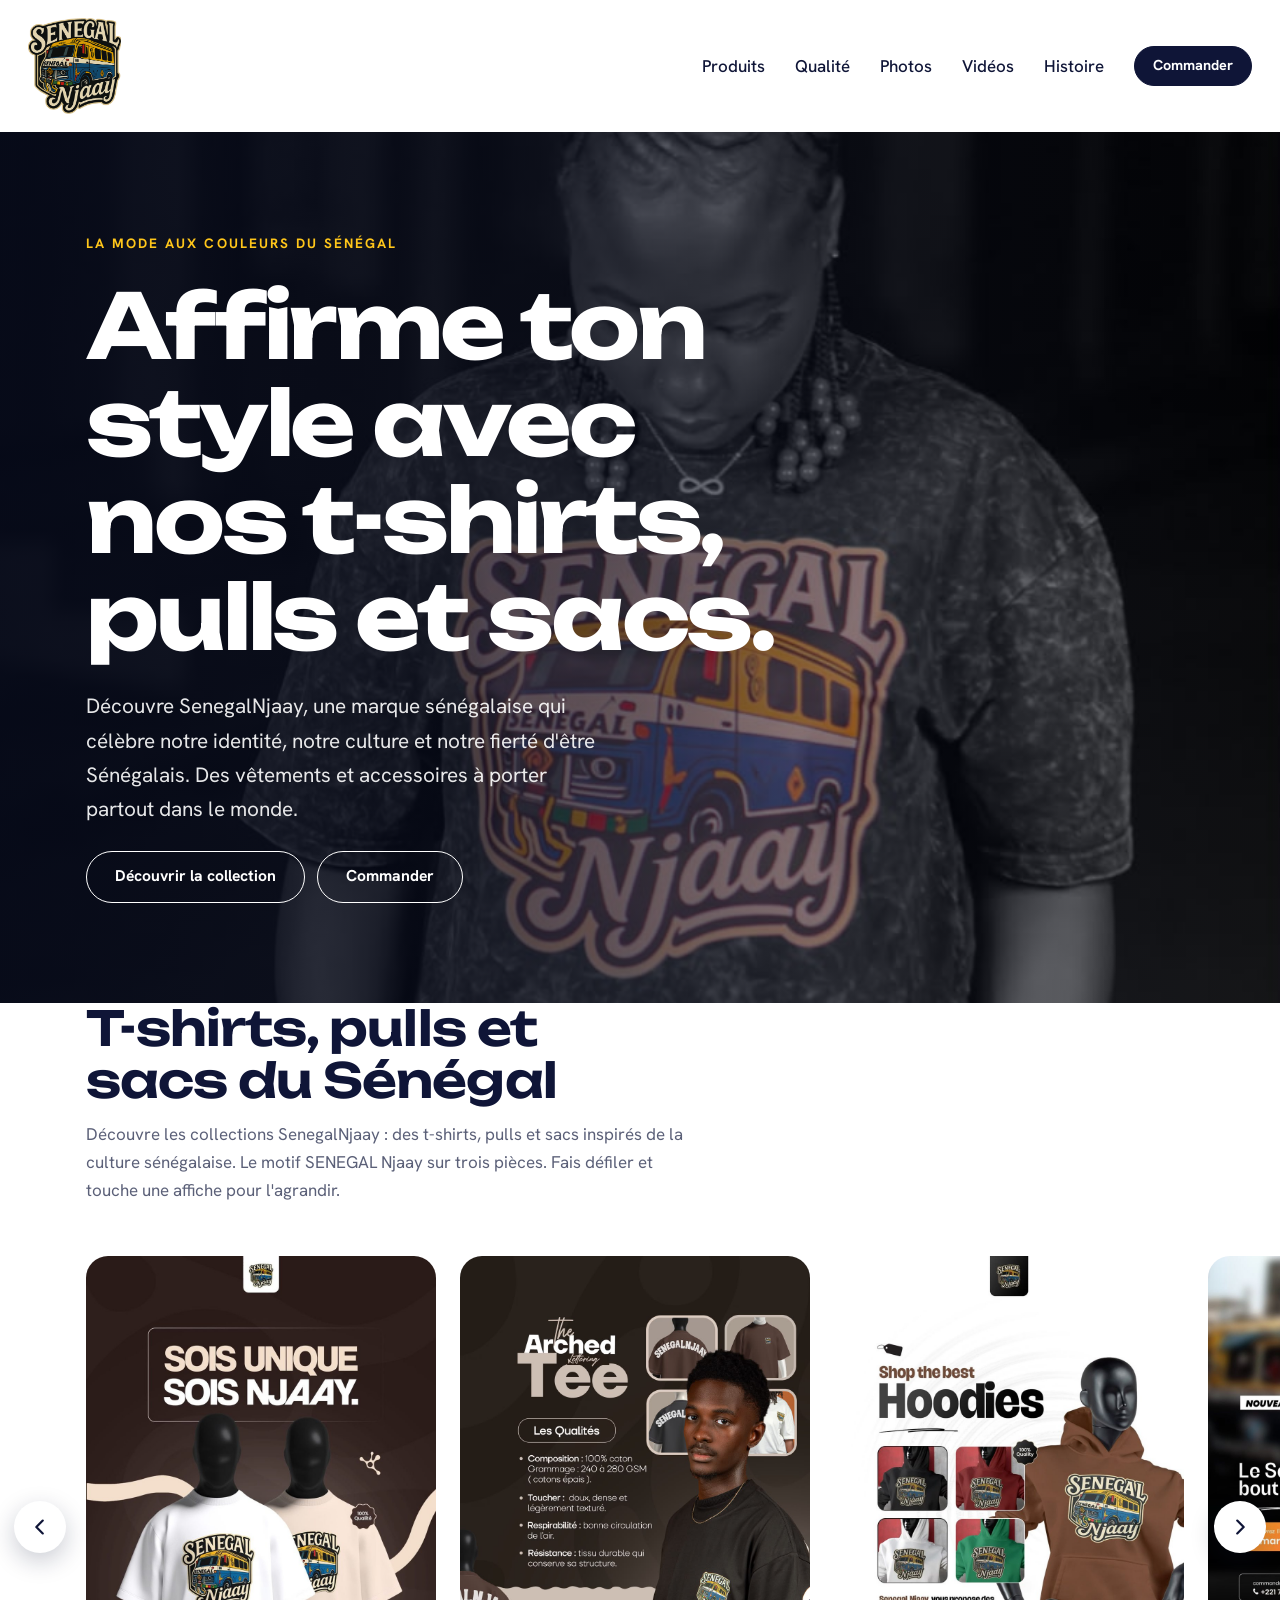
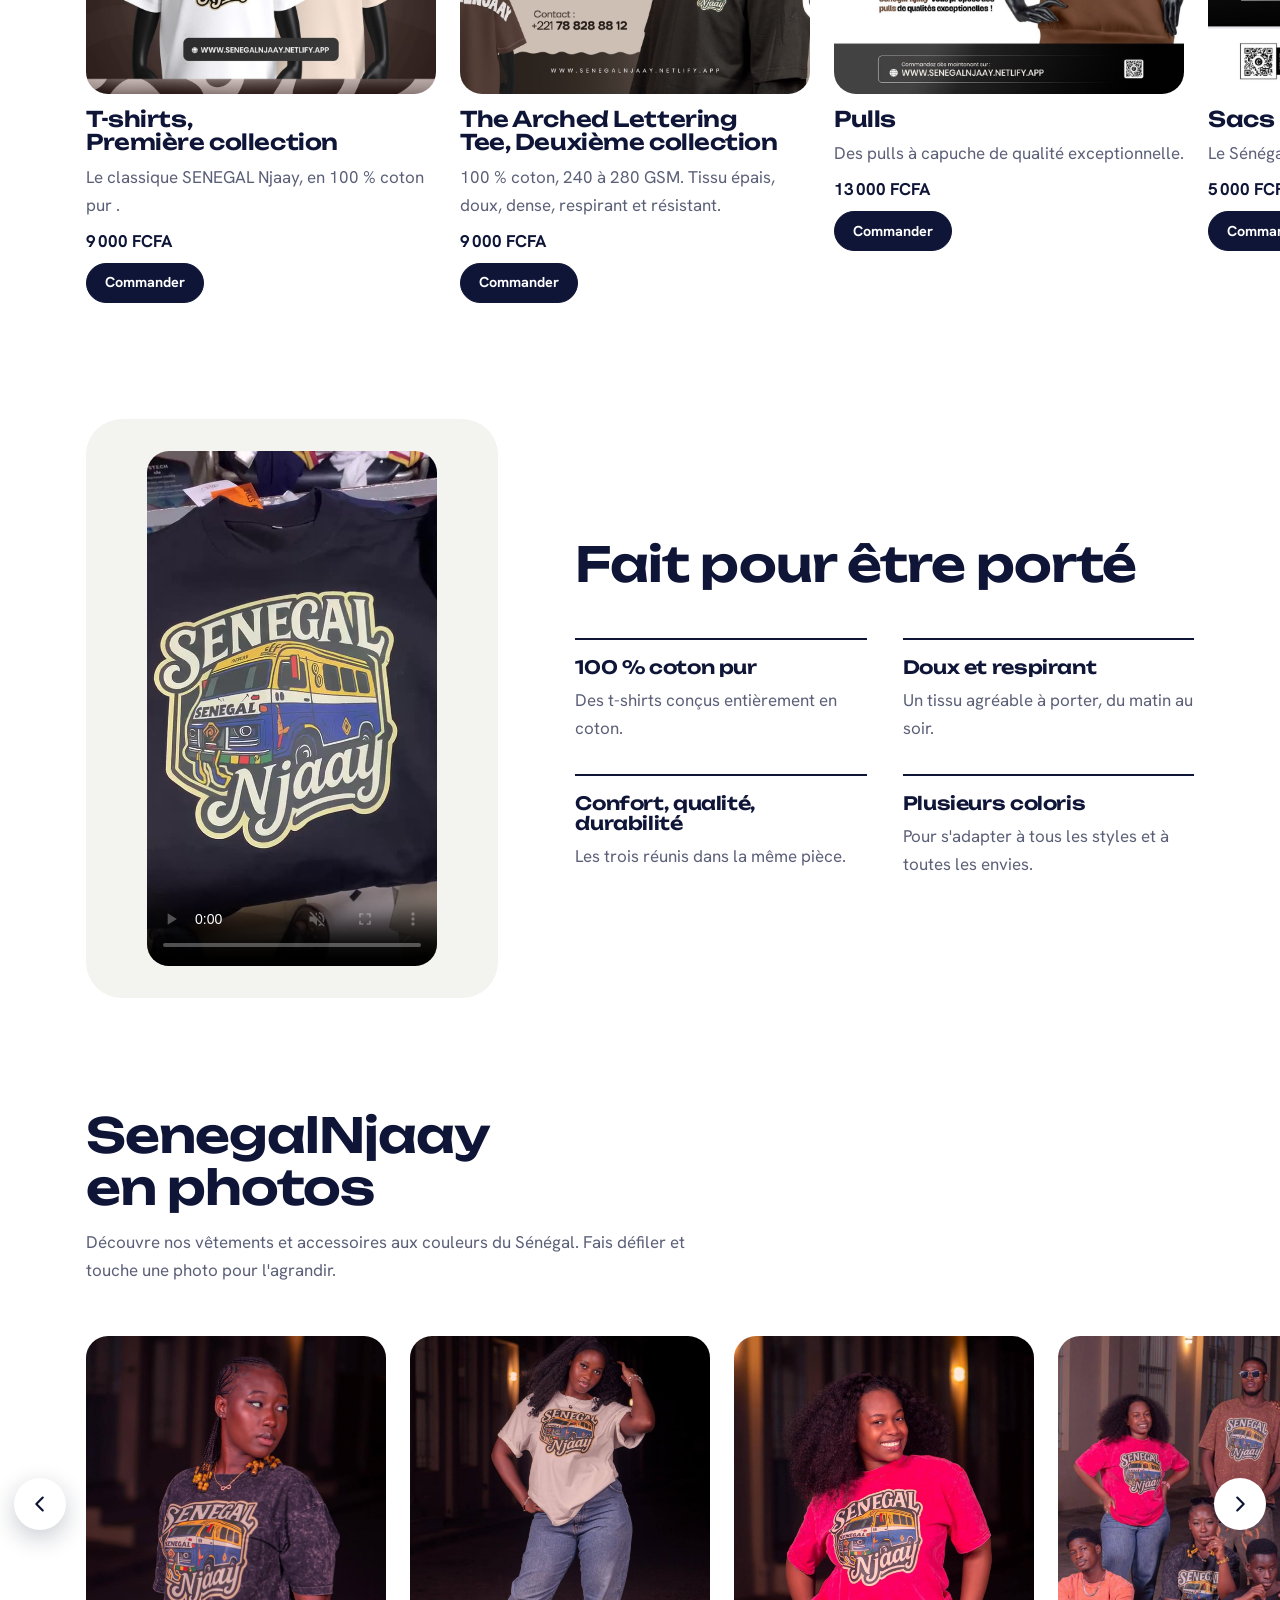
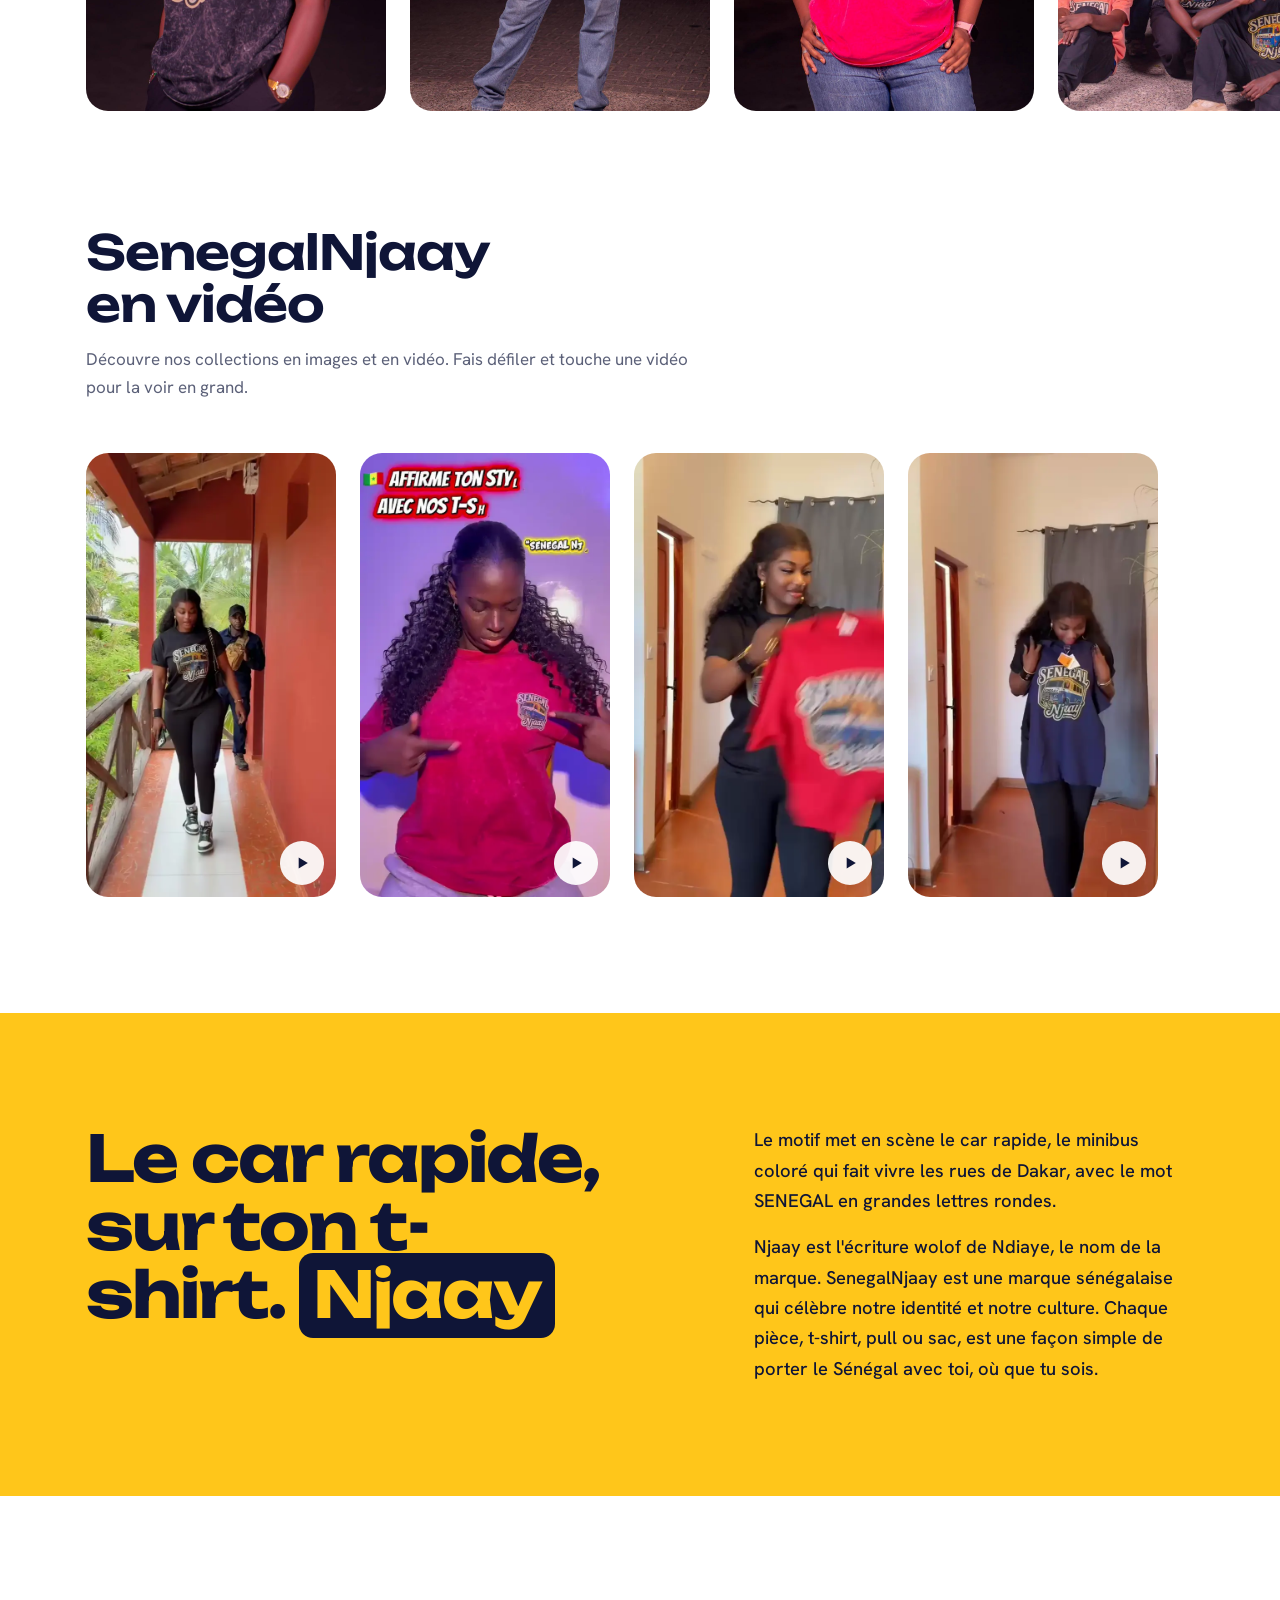
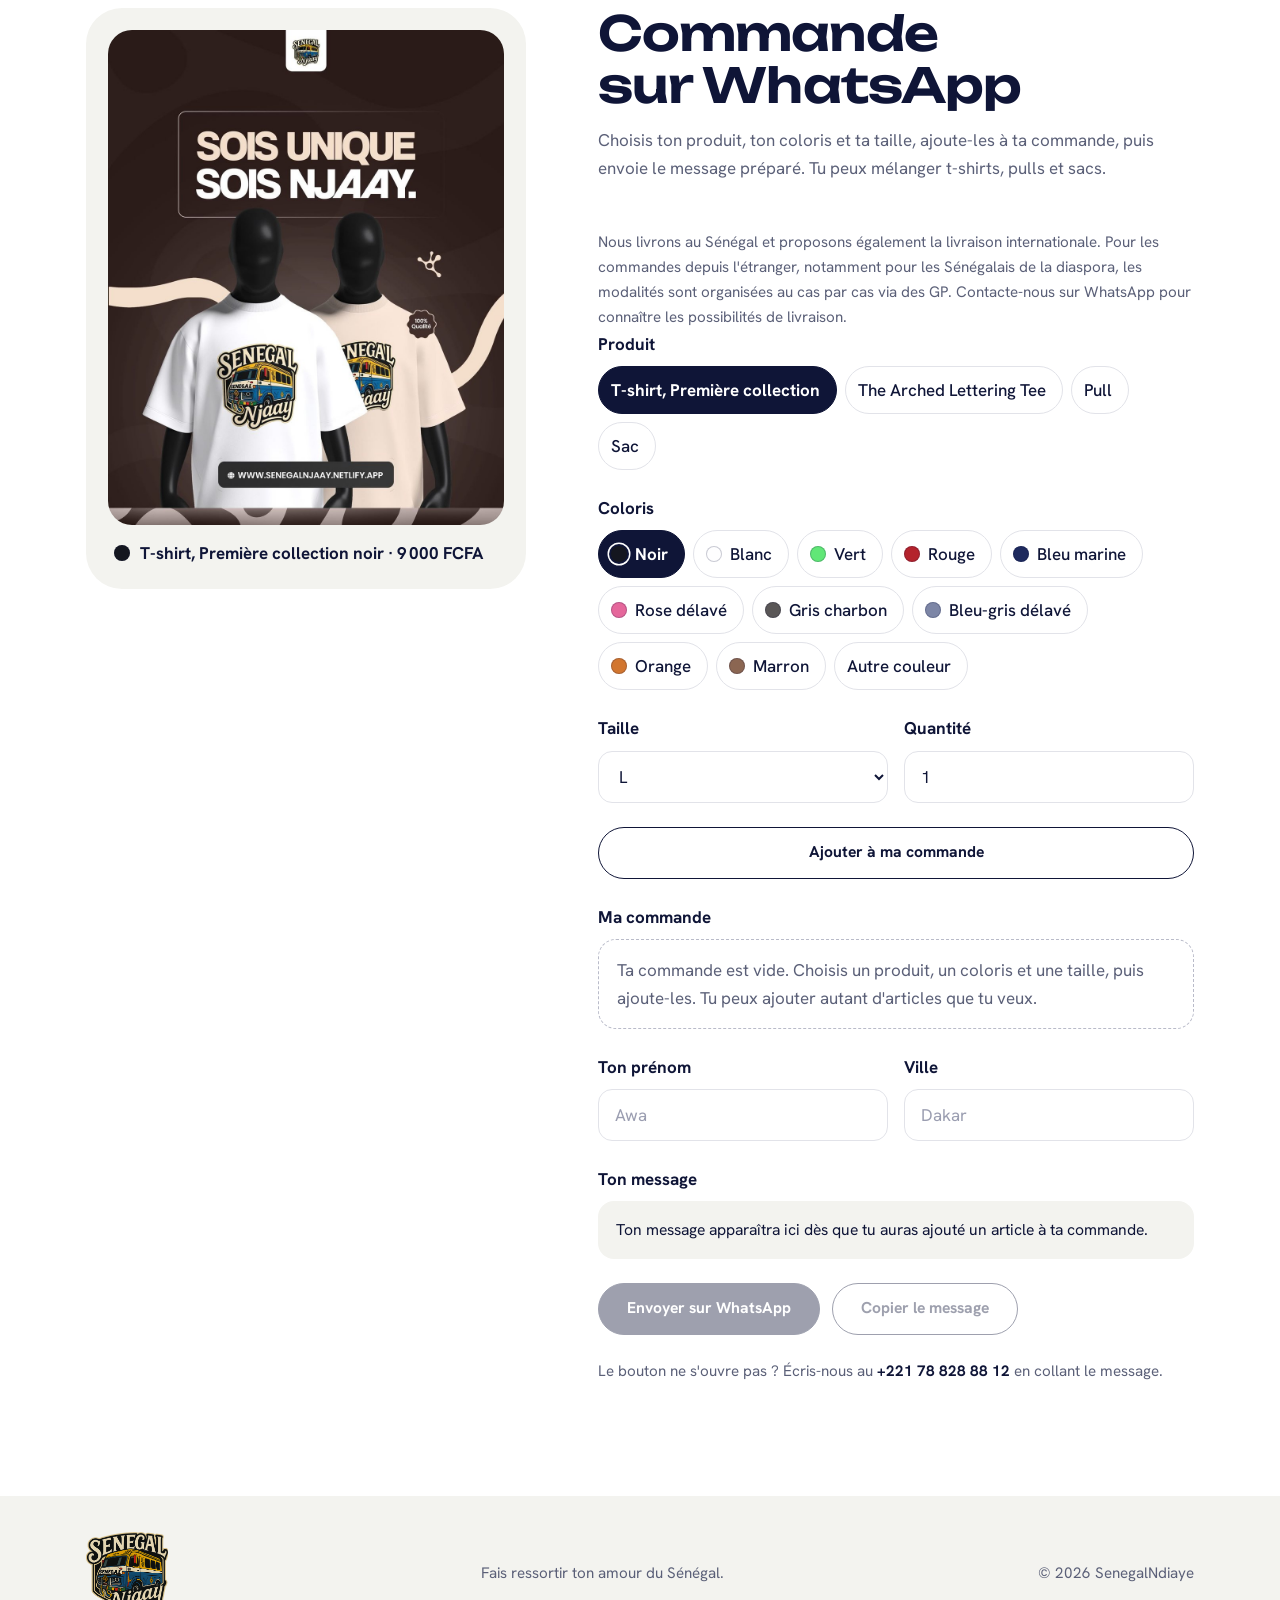
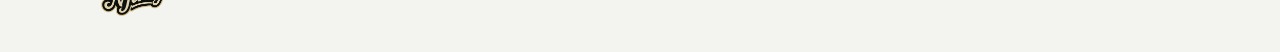
==== commit b517949e: "tghj" ====
--- a/index.html
+++ b/index.html
@@ -1,283 +1,337 @@
 <!doctype html>
 <html lang="fr">
-<meta charset="utf-8">
-<meta name="viewport" content="width=device-width, initial-scale=1, viewport-fit=cover">
-<meta name="google-site-verification" content="h2ZvD2VZqf68mzGG2flmzWjoeivPT5Stv1EVF9OTTzE" />
-<style>
-  body {
-    margin: 0
-  }
-
-  img {
-    max-width: 100%
-  }
-
-  [hidden] {
-    display: none !important
-  }
-</style>
-<title>SenegalNdiaye</title>
-<link rel="icon" type="image/png" href="assets/images/logo.png">
-<link rel="shortcut icon" type="image/png" href="assets/images/logo.png">
-<link rel="apple-touch-icon" href="assets/images/logo.png">
-<link rel="preconnect" href="https://fonts.googleapis.com">
-<link rel="preconnect" href="https://fonts.gstatic.com" crossorigin>
-<link
-  href="https://fonts.googleapis.com/css2?family=Hanken+Grotesk:wght@400;500;700&family=Unbounded:wght@400;600;700&display=swap"
-  rel="stylesheet">
-<link rel="stylesheet" href="css/style.css">
-
-<header>
-  <div class="topbar">
-    <nav class="nav" aria-label="Navigation principale">
-      <!-- LOGO : dépose ton logo original dans assets/images/logo.png (fond transparent de préférence). Il remplacera ce texte tout seul. -->
-      <a class="logo-slot" href="#" aria-label="SenegalNdiaye, accueil">
-        <img src="assets/images/logo.png" alt="SenegalNdiaye">
+
+<head>
+  <meta charset="utf-8">
+  <meta name="viewport" content="width=device-width, initial-scale=1, viewport-fit=cover">
+
+  <meta name="google-site-verification" content="h2ZvD2VZqf68mzGG2flmzWjoeivPT5Stv1EVF9OTTzE" />
+
+  <title>SenegalNjaay | Vêtements et accessoires aux couleurs du Sénégal</title>
+  <meta name="description"
+    content="Découvrez SenegalNjaay, marque sénégalaise de t-shirts, pulls et sacs inspirés de la culture du Sénégal. Commandez au Sénégal ou depuis l'étranger. Livraison internationale organisée au cas par cas via des GP.">
+
+  <meta name="robots" content="index, follow">
+  <link rel="canonical" href="https://senegalnjaay.netlify.app/">
+
+  <meta property="og:type" content="website">
+  <meta property="og:locale" content="fr_SN">
+  <meta property="og:site_name" content="SenegalNjaay">
+  <meta property="og:title" content="SenegalNjaay | La mode aux couleurs du Sénégal">
+  <meta property="og:description"
+    content="T-shirts, pulls et sacs inspirés de la culture sénégalaise. Commandez au Sénégal et depuis l'étranger.">
+  <meta property="og:url" content="https://senegalnjaay.netlify.app/">
+  <meta property="og:image" content="https://senegalnjaay.netlify.app/assets/images/logo.png">
+
+  <meta name="twitter:card" content="summary_large_image">
+  <meta name="twitter:title" content="SenegalNjaay | La mode aux couleurs du Sénégal">
+  <meta name="twitter:description" content="Découvrez nos t-shirts, pulls et sacs inspirés de la culture sénégalaise.">
+  <meta name="twitter:image" content="https://senegalnjaay.netlify.app/assets/images/logo.png">
+
+  <link rel="icon" type="image/png" href="assets/images/logo.png">
+  <link rel="shortcut icon" type="image/png" href="assets/images/logo.png">
+  <link rel="apple-touch-icon" href="assets/images/logo.png">
+
+  <link rel="preconnect" href="https://fonts.googleapis.com">
+  <link rel="preconnect" href="https://fonts.gstatic.com" crossorigin>
+
+  <link
+    href="https://fonts.googleapis.com/css2?family=Hanken+Grotesk:wght@400;500;700&family=Unbounded:wght@400;600;700&display=swap"
+    rel="stylesheet">
+
+  <link rel="stylesheet" href="css/style.css">
+</head>
+
+<body>
+
+  <style>
+    body {
+      margin: 0
+    }
+
+    img {
+      max-width: 100%
+    }
+
+    [hidden] {
+      display: none !important
+    }
+  </style>
+
+  <header>
+    <div class="topbar">
+      <nav class="nav" aria-label="Navigation principale">
+        <!-- LOGO : dépose ton logo original dans assets/images/logo.png (fond transparent de préférence). Il remplacera ce texte tout seul. -->
+        <a class="logo-slot" href="#" aria-label="SenegalNdiaye, accueil">
+          <img src="assets/images/logo.png" alt="Logo SenegalNjaay, marque sénégalaise">
+          <span class="logo-text">Senegal<span>Ndiaye</span></span>
+        </a>
+        <div class="nav-links">
+          <a href="#produits">Produits</a>
+          <a href="#qualite">Qualité</a>
+          <a href="#photos">Photos</a>
+          <a href="#videos">Vidéos</a>
+          <a href="#histoire">Histoire</a>
+          <a class="btn small" href="#commander">Commander</a>
+        </div>
+      </nav>
+    </div>
+  </header>
+
+  <section class="hero hero-cover" aria-label="Présentation de SenegalNjaay">
+    <div class="hero-background" role="img" aria-label="Collection de vêtements SenegalNjaay aux couleurs du Sénégal">
+    </div>
+    <div class="hero-overlay"></div>
+
+    <div class="wrap hero-content">
+      <span class="hero-tag">LA MODE AUX COULEURS DU SÉNÉGAL</span>
+
+      <h1>Affirme ton style avec nos t-shirts, pulls et sacs.</h1>
+
+      <p class="hero-lead">
+        Découvre SenegalNjaay, une marque sénégalaise qui célèbre
+        notre identité, notre culture et notre fierté d'être Sénégalais.
+        Des vêtements et accessoires à porter partout dans le monde.
+      </p>
+
+      <div class="hero-cta">
+        <a class="btn" href="#produits">Découvrir la collection</a>
+        <a class="btn ghost" href="#commander">Commander</a>
+      </div>
+    </div>
+  </section>
+
+  <main>
+    <!-- PRODUITS : le contenu vient de PRODUITS dans js/script.js. Les affiches sont dans assets/images/ (produit-tshirt.jpg, produit-pull.jpg, produit-sac.jpg). -->
+    <section class="sec flush" id="produits" aria-labelledby="t-produits">
+      <div class="wrap">
+        <div class="sec-head">
+          <h2 id="t-produits">T-shirts, pulls et sacs du Sénégal</h2>
+          <p>
+            Découvre les collections SenegalNjaay : des t-shirts, pulls et sacs
+            inspirés de la culture sénégalaise. Le motif SENEGAL Njaay sur trois pièces.
+            Fais défiler et touche une affiche pour l'agrandir.
+          </p>
+        </div>
+      </div>
+      <div class="carousel" data-carousel>
+        <div class="track" id="produits-track" tabindex="0" role="region"
+          aria-label="Nos produits, défile horizontalement"></div>
+      </div>
+    </section>
+
+    <section class="sec flush" id="qualite" aria-labelledby="t-qualite">
+      <div class="wrap quality">
+        <div class="panel">
+          <div class="shop-video">
+            <video src="assets/videos/boutique.mp4#t=0.1" poster="assets/images/boutique-poster.jpg" controls muted loop
+              playsinline preload="metadata"
+              aria-label="Les t-shirts SENEGAL Njaay noir, rouge, orange et marine en boutique"></video>
+          </div>
+        </div>
+        <div>
+          <div class="sec-head">
+            <h2 id="t-qualite">Fait pour être porté</h2>
+          </div>
+          <ul class="facts">
+            <li>
+              <h3>100 % coton pur</h3>
+              <p>Des t-shirts conçus entièrement en coton.</p>
+            </li>
+            <li>
+              <h3>Doux et respirant</h3>
+              <p>Un tissu agréable à porter, du matin au soir.</p>
+            </li>
+            <li>
+              <h3>Confort, qualité, durabilité</h3>
+              <p>Les trois réunis dans la même pièce.</p>
+            </li>
+            <li>
+              <h3>Plusieurs coloris</h3>
+              <p>Pour s'adapter à tous les styles et à toutes les envies.</p>
+            </li>
+          </ul>
+        </div>
+      </div>
+    </section>
+
+    <!-- PHOTOS : dépose tes images dans assets/images/ puis ajoute une ligne dans PHOTOS (fichier js/script.js).
+       Tant que la liste est vide, 3 emplacements « Photo à venir » restent affichés. -->
+    <section class="sec flush" id="photos" aria-labelledby="t-photos">
+      <div class="wrap">
+        <div class="sec-head">
+          <h2 id="t-photos">SenegalNjaay en photos</h2>
+          <p>Découvre nos vêtements et accessoires aux couleurs du Sénégal. Fais défiler et touche une photo pour
+            l'agrandir.</p>
+        </div>
+      </div>
+      <div class="carousel" data-carousel>
+        <div class="track" id="photos-track" tabindex="0" role="region" aria-label="Photos, défile horizontalement">
+        </div>
+      </div>
+    </section>
+
+    <!-- VIDÉOS : dépose tes fichiers dans assets/videos/ puis ajoute une ligne dans VIDEOS (fichier js/script.js).
+       Tant que la liste est vide, 3 emplacements « Vidéo à venir » restent affichés. -->
+    <section class="sec flush" id="videos" aria-labelledby="t-videos">
+      <div class="wrap">
+        <div class="sec-head">
+          <h2 id="t-videos">SenegalNjaay en vidéo</h2>
+          <p>Découvre nos collections en images et en vidéo. Fais défiler et touche une vidéo pour la voir en grand.</p>
+        </div>
+      </div>
+      <div class="carousel" data-carousel>
+        <div class="track" id="videos-track" tabindex="0" role="region" aria-label="Vidéos, défile horizontalement">
+        </div>
+      </div>
+    </section>
+
+    <section class="sec story" id="histoire" aria-labelledby="t-histoire">
+      <div class="wrap story-grid">
+        <h2 id="t-histoire">Le car rapide, sur ton t-shirt. <em>Njaay</em></h2>
+        <div class="story-text">
+          <p>
+            Le motif met en scène le car rapide, le minibus coloré qui fait vivre
+            les rues de Dakar, avec le mot SENEGAL en grandes lettres rondes.
+          </p>
+          <p>
+            Njaay est l'écriture wolof de Ndiaye, le nom de la marque.
+            SenegalNjaay est une marque sénégalaise qui célèbre notre identité
+            et notre culture. Chaque pièce, t-shirt, pull ou sac, est une façon
+            simple de porter le Sénégal avec toi, où que tu sois.
+          </p>
+        </div>
+      </div>
+    </section>
+
+    <section class="sec" id="commander" aria-labelledby="t-commander">
+      <div class="wrap order">
+        <figure class="preview">
+          <img id="previewImg" src="assets/images/noir.jpg" alt="T-shirt SENEGAL Njaay noir">
+          <figcaption><span class="dot" id="previewDot"></span><span id="previewName">T-shirt noir</span></figcaption>
+        </figure>
+        <div>
+          <div class="sec-head">
+            <h2 id="t-commander">Commande sur WhatsApp</h2>
+            <p>
+              Choisis ton produit, ton coloris et ta taille, ajoute-les à ta commande,
+              puis envoie le message préparé. Tu peux mélanger t-shirts, pulls et sacs.
+            </p>
+          </div>
+
+          <p class="note">
+            Nous livrons au Sénégal et proposons également la livraison internationale.
+            Pour les commandes depuis l'étranger, notamment pour les Sénégalais de la diaspora,
+            les modalités sont organisées au cas par cas via des GP.
+            Contacte-nous sur WhatsApp pour connaître les possibilités de livraison.
+          </p>
+
+          <form id="orderForm" autocomplete="off">
+            <fieldset>
+              <legend>Produit</legend>
+              <div class="choices" id="prodChoices" role="radiogroup" aria-label="Produit"></div>
+              <div id="customColorWrap" hidden>
+                <label class="lbl" for="customColor">Couleur souhaitée</label>
+
+                <input id="customColor" type="text" maxlength="60" placeholder="Ex. : bleu ciel, beige, violet..."
+                  autocomplete="off">
+
+                <p class="note">
+                  Indique la couleur que tu souhaites si elle n'est pas dans la liste.
+                </p>
+              </div>
+            </fieldset>
+            <fieldset>
+              <legend>Coloris</legend>
+              <div class="choices" id="colorChoices" role="radiogroup" aria-label="Coloris"></div>
+              <div id="customColorWrap" hidden>
+                <label class="lbl" for="customColor">Couleur souhaitée</label>
+                <input id="customColor" type="text" maxlength="60" placeholder="Ex. : bleu ciel, beige, violet..."
+                  autocomplete="off">
+                <p class="note">Indique la couleur que tu souhaites si elle n'est pas dans la liste.</p>
+              </div>
+            </fieldset>
+            <div class="row">
+              <div id="sizeWrap">
+                <label class="lbl" for="size">Taille</label>
+                <select id="size"></select>
+              </div>
+              <div>
+                <label class="lbl" for="qty">Quantité</label>
+                <input id="qty" type="number" min="1" max="50" value="1" inputmode="numeric">
+              </div>
+            </div>
+            <button class="btn ghost" id="add" type="button">Ajouter à ma commande</button>
+            <div>
+              <span class="lbl" id="cartLabel">Ma commande</span>
+              <ul class="cart" id="cart" aria-labelledby="cartLabel"></ul>
+              <p class="cart-empty" id="cartEmpty">Ta commande est vide. Choisis un produit, un coloris et une taille,
+                puis ajoute-les. Tu peux ajouter autant d'articles que tu veux.</p>
+            </div>
+            <div class="row">
+              <div>
+                <label class="lbl" for="name">Ton prénom</label>
+                <input id="name" type="text" placeholder="Awa">
+              </div>
+              <div>
+                <label class="lbl" for="city">Ville</label>
+                <input id="city" type="text" placeholder="Dakar">
+              </div>
+            </div>
+            <div>
+              <span class="lbl">Ton message</span>
+              <div class="msg" id="msg" aria-live="polite"></div>
+            </div>
+            <div class="actions">
+              <a class="btn" id="wa" href="#commander" target="_blank" rel="noopener">Envoyer sur WhatsApp</a>
+              <button class="btn ghost" id="copy" type="button">Copier le message</button>
+            </div>
+            <p class="note">Le bouton ne s'ouvre pas ? Écris-nous au <b id="waNumber"></b> en collant le message.</p>
+          </form>
+        </div>
+      </div>
+    </section>
+  </main>
+
+  <footer>
+    <div class="wrap foot">
+      <a class="logo-slot" href="#" aria-label="SenegalNdiaye, haut de page">
+        <img src="assets/images/logo.png" alt="Logo SenegalNjaay">
         <span class="logo-text">Senegal<span>Ndiaye</span></span>
       </a>
-      <div class="nav-links">
-        <a href="#produits">Produits</a>
-        <a href="#qualite">Qualité</a>
-        <a href="#photos">Photos</a>
-        <a href="#videos">Vidéos</a>
-        <a href="#histoire">Histoire</a>
-        <a class="btn small" href="#commander">Commander</a>
-      </div>
-    </nav>
+      <p>Fais ressortir ton amour du Sénégal.</p>
+      <p>© 2026 SenegalNdiaye</p>
+    </div>
+  </footer>
+
+  <!-- Visionneuse : s'ouvre quand on clique sur une affiche, une photo ou une vidéo -->
+  <div class="lightbox" id="lightbox" role="dialog" aria-modal="true" aria-label="Média agrandi" hidden>
+    <button class="lb-btn lb-close" id="lbClose" type="button" aria-label="Fermer">
+      <svg viewBox="0 0 24 24" width="22" height="22" aria-hidden="true">
+        <path d="M6 6l12 12M18 6L6 18" fill="none" stroke="currentColor" stroke-width="2.4" stroke-linecap="round" />
+      </svg>
+    </button>
+    <button class="lb-btn lb-prev" id="lbPrev" type="button" aria-label="Précédent">
+      <svg viewBox="0 0 24 24" width="22" height="22" aria-hidden="true">
+        <path d="M15 5l-7 7 7 7" fill="none" stroke="currentColor" stroke-width="2.4" stroke-linecap="round"
+          stroke-linejoin="round" />
+      </svg>
+    </button>
+    <figure class="lb-fig">
+      <img id="lbImg" alt="">
+      <video id="lbVid" controls playsinline hidden></video>
+      <figcaption id="lbCap"></figcaption>
+    </figure>
+    <button class="lb-btn lb-next" id="lbNext" type="button" aria-label="Suivant">
+      <svg viewBox="0 0 24 24" width="22" height="22" aria-hidden="true">
+        <path d="M9 5l7 7-7 7" fill="none" stroke="currentColor" stroke-width="2.4" stroke-linecap="round"
+          stroke-linejoin="round" />
+      </svg>
+    </button>
   </div>
-</header>
-
-
-<section class="hero hero-cover" aria-label="Présentation">
-  <div class="hero-background" role="img" aria-label="Collection SENEGAL Njaay"></div>
-  <div class="hero-overlay"></div>
-
-  <div class="wrap hero-content">
-    <span class="hero-tag">LA MODE AUX COULEURS DU SÉNÉGAL</span>
-
-    <h3>Affirme ton style avec nos t-shirts, pulls et sacs.</h3>
-
-    <p class="hero-lead">
-      Découvre une collection
-      qui célèbre notre identité et notre culture.
-    </p>
-
-    <div class="hero-cta">
-      <a class="btn" href="#produits">Découvrir la collection</a>
-      <a class="btn ghost" href="#commander">Commander</a>
-    </div>
-  </div>
-</section>
-
-
-<main>
-  <!-- PRODUITS : le contenu vient de PRODUITS dans js/script.js. Les affiches sont dans assets/images/ (produit-tshirt.jpg, produit-pull.jpg, produit-sac.jpg). -->
-  <section class="sec flush" id="produits" aria-labelledby="t-produits">
-    <div class="wrap">
-      <div class="sec-head">
-        <h2 id="t-produits">T-shirts, pulls et sacs</h2>
-        <p>Le motif SENEGAL Njaay sur trois pièces. Fais défiler, touche une affiche pour l'agrandir.</p>
-      </div>
-    </div>
-    <div class="carousel" data-carousel>
-      <div class="track" id="produits-track" tabindex="0" role="region"
-        aria-label="Nos produits, défile horizontalement"></div>
-    </div>
-  </section>
-
-
-
-  <section class="sec flush" id="qualite" aria-labelledby="t-qualite">
-    <div class="wrap quality">
-      <div class="panel">
-        <div class="shop-video">
-          <video src="assets/videos/boutique.mp4#t=0.1" poster="assets/images/boutique-poster.jpg" controls muted loop
-            playsinline preload="metadata"
-            aria-label="Les t-shirts SENEGAL Njaay noir, rouge, orange et marine en boutique"></video>
-        </div>
-      </div>
-      <div>
-        <div class="sec-head">
-          <h2 id="t-qualite">Fait pour être porté</h2>
-        </div>
-        <ul class="facts">
-          <li>
-            <h3>100 % coton pur</h3>
-            <p>Des t-shirts conçus entièrement en coton.</p>
-          </li>
-          <li>
-            <h3>Doux et respirant</h3>
-            <p>Un tissu agréable à porter, du matin au soir.</p>
-          </li>
-          <li>
-            <h3>Confort, qualité, durabilité</h3>
-            <p>Les trois réunis dans la même pièce.</p>
-          </li>
-          <li>
-            <h3>Plusieurs coloris</h3>
-            <p>Pour s'adapter à tous les styles et à toutes les envies.</p>
-          </li>
-        </ul>
-      </div>
-    </div>
-  </section>
-
-  <!-- PHOTOS : dépose tes images dans assets/images/ puis ajoute une ligne dans PHOTOS (fichier js/script.js).
-       Tant que la liste est vide, 3 emplacements « Photo à venir » restent affichés. -->
-  <section class="sec flush" id="photos" aria-labelledby="t-photos">
-    <div class="wrap">
-      <div class="sec-head">
-        <h2 id="t-photos">En photos</h2>
-        <p>Fais défiler, touche une photo pour l'agrandir.</p>
-      </div>
-    </div>
-    <div class="carousel" data-carousel>
-      <div class="track" id="photos-track" tabindex="0" role="region" aria-label="Photos, défile horizontalement"></div>
-    </div>
-  </section>
-
-  <!-- VIDÉOS : dépose tes fichiers dans assets/videos/ puis ajoute une ligne dans VIDEOS (fichier js/script.js).
-       Tant que la liste est vide, 3 emplacements « Vidéo à venir » restent affichés. -->
-  <section class="sec flush" id="videos" aria-labelledby="t-videos">
-    <div class="wrap">
-      <div class="sec-head">
-        <h2 id="t-videos">En vidéo</h2>
-        <p>Fais défiler, touche une vidéo pour la voir en grand.</p>
-      </div>
-    </div>
-    <div class="carousel" data-carousel>
-      <div class="track" id="videos-track" tabindex="0" role="region" aria-label="Vidéos, défile horizontalement"></div>
-    </div>
-  </section>
-
-  <section class="sec story" id="histoire" aria-labelledby="t-histoire">
-    <div class="wrap story-grid">
-      <h2 id="t-histoire">Le car rapide, sur ton t-shirt. <em>Njaay</em></h2>
-      <div class="story-text">
-        <p>Le motif met en scène le car rapide, le minibus coloré qui fait vivre les rues de Dakar, avec le mot SENEGAL
-          en grandes lettres rondes.</p>
-        <p>Njaay est l'écriture wolof de Ndiaye, le nom de la marque. Une marque 100 % locale : chaque pièce, t-shirt,
-          pull ou sac, est une façon simple de porter le Sénégal avec toi.</p>
-      </div>
-    </div>
-  </section>
-
-  <section class="sec" id="commander" aria-labelledby="t-commander">
-    <div class="wrap order">
-      <figure class="preview">
-        <img id="previewImg" src="assets/images/noir.jpg" alt="T-shirt SENEGAL Njaay noir">
-        <figcaption><span class="dot" id="previewDot"></span><span id="previewName">T-shirt noir</span></figcaption>
-      </figure>
-      <div>
-        <div class="sec-head">
-          <h2 id="t-commander">Commande sur WhatsApp</h2>
-          <p>Choisis ton produit, ton coloris et ta taille, ajoute-les à ta commande, puis envoie le message préparé. Tu
-            peux mélanger t-shirts, pulls et sacs.</p>
-        </div>
-        <form id="orderForm" autocomplete="off">
-          <fieldset>
-            <legend>Produit</legend>
-            <div class="choices" id="prodChoices" role="radiogroup" aria-label="Produit"></div>
-            <div id="customColorWrap" hidden>
-              <label class="lbl" for="customColor">Couleur souhaitée</label>
-
-              <input id="customColor" type="text" maxlength="60" placeholder="Ex. : bleu ciel, beige, violet..."
-                autocomplete="off">
-
-              <p class="note">
-                Indique la couleur que tu souhaites si elle n'est pas dans la liste.
-              </p>
-            </div>
-          </fieldset>
-          <fieldset>
-            <legend>Coloris</legend>
-            <div class="choices" id="colorChoices" role="radiogroup" aria-label="Coloris"></div>
-            <div id="customColorWrap" hidden>
-              <label class="lbl" for="customColor">Couleur souhaitée</label>
-              <input id="customColor" type="text" maxlength="60" placeholder="Ex. : bleu ciel, beige, violet..."
-                autocomplete="off">
-              <p class="note">Indique la couleur que tu souhaites si elle n'est pas dans la liste.</p>
-            </div>
-          </fieldset>
-          <div class="row">
-            <div id="sizeWrap">
-              <label class="lbl" for="size">Taille</label>
-              <select id="size"></select>
-            </div>
-            <div>
-              <label class="lbl" for="qty">Quantité</label>
-              <input id="qty" type="number" min="1" max="50" value="1" inputmode="numeric">
-            </div>
-          </div>
-          <button class="btn ghost" id="add" type="button">Ajouter à ma commande</button>
-          <div>
-            <span class="lbl" id="cartLabel">Ma commande</span>
-            <ul class="cart" id="cart" aria-labelledby="cartLabel"></ul>
-            <p class="cart-empty" id="cartEmpty">Ta commande est vide. Choisis un produit, un coloris et une taille,
-              puis ajoute-les. Tu peux ajouter autant d'articles que tu veux.</p>
-          </div>
-          <div class="row">
-            <div>
-              <label class="lbl" for="name">Ton prénom</label>
-              <input id="name" type="text" placeholder="Awa">
-            </div>
-            <div>
-              <label class="lbl" for="city">Ville</label>
-              <input id="city" type="text" placeholder="Dakar">
-            </div>
-          </div>
-          <div>
-            <span class="lbl">Ton message</span>
-            <div class="msg" id="msg" aria-live="polite"></div>
-          </div>
-          <div class="actions">
-            <a class="btn" id="wa" href="#commander" target="_blank" rel="noopener">Envoyer sur WhatsApp</a>
-            <button class="btn ghost" id="copy" type="button">Copier le message</button>
-          </div>
-          <p class="note">Le bouton ne s'ouvre pas ? Écris-nous au <b id="waNumber"></b> en collant le message.</p>
-        </form>
-      </div>
-    </div>
-  </section>
-</main>
-
-<footer>
-  <div class="wrap foot">
-    <a class="logo-slot" href="#" aria-label="SenegalNdiaye, haut de page">
-      <img src="assets/images/logo.png" alt="SenegalNdiaye">
-      <span class="logo-text">Senegal<span>Ndiaye</span></span>
-    </a>
-    <p>Fais ressortir ton amour du Sénégal.</p>
-    <p>© 2026 SenegalNdiaye</p>
-  </div>
-</footer>
-
-<!-- Visionneuse : s'ouvre quand on clique sur une affiche, une photo ou une vidéo -->
-<div class="lightbox" id="lightbox" role="dialog" aria-modal="true" aria-label="Média agrandi" hidden>
-  <button class="lb-btn lb-close" id="lbClose" type="button" aria-label="Fermer">
-    <svg viewBox="0 0 24 24" width="22" height="22" aria-hidden="true">
-      <path d="M6 6l12 12M18 6L6 18" fill="none" stroke="currentColor" stroke-width="2.4" stroke-linecap="round" />
-    </svg>
-  </button>
-  <button class="lb-btn lb-prev" id="lbPrev" type="button" aria-label="Précédent">
-    <svg viewBox="0 0 24 24" width="22" height="22" aria-hidden="true">
-      <path d="M15 5l-7 7 7 7" fill="none" stroke="currentColor" stroke-width="2.4" stroke-linecap="round"
-        stroke-linejoin="round" />
-    </svg>
-  </button>
-  <figure class="lb-fig">
-    <img id="lbImg" alt="">
-    <video id="lbVid" controls playsinline hidden></video>
-    <figcaption id="lbCap"></figcaption>
-  </figure>
-  <button class="lb-btn lb-next" id="lbNext" type="button" aria-label="Suivant">
-    <svg viewBox="0 0 24 24" width="22" height="22" aria-hidden="true">
-      <path d="M9 5l7 7-7 7" fill="none" stroke="currentColor" stroke-width="2.4" stroke-linecap="round"
-        stroke-linejoin="round" />
-    </svg>
-  </button>
-</div>
-
-<script src="js/script.js"></script>
+
+  <script src="js/script.js"></script>
+
+</body>
 
 </html>
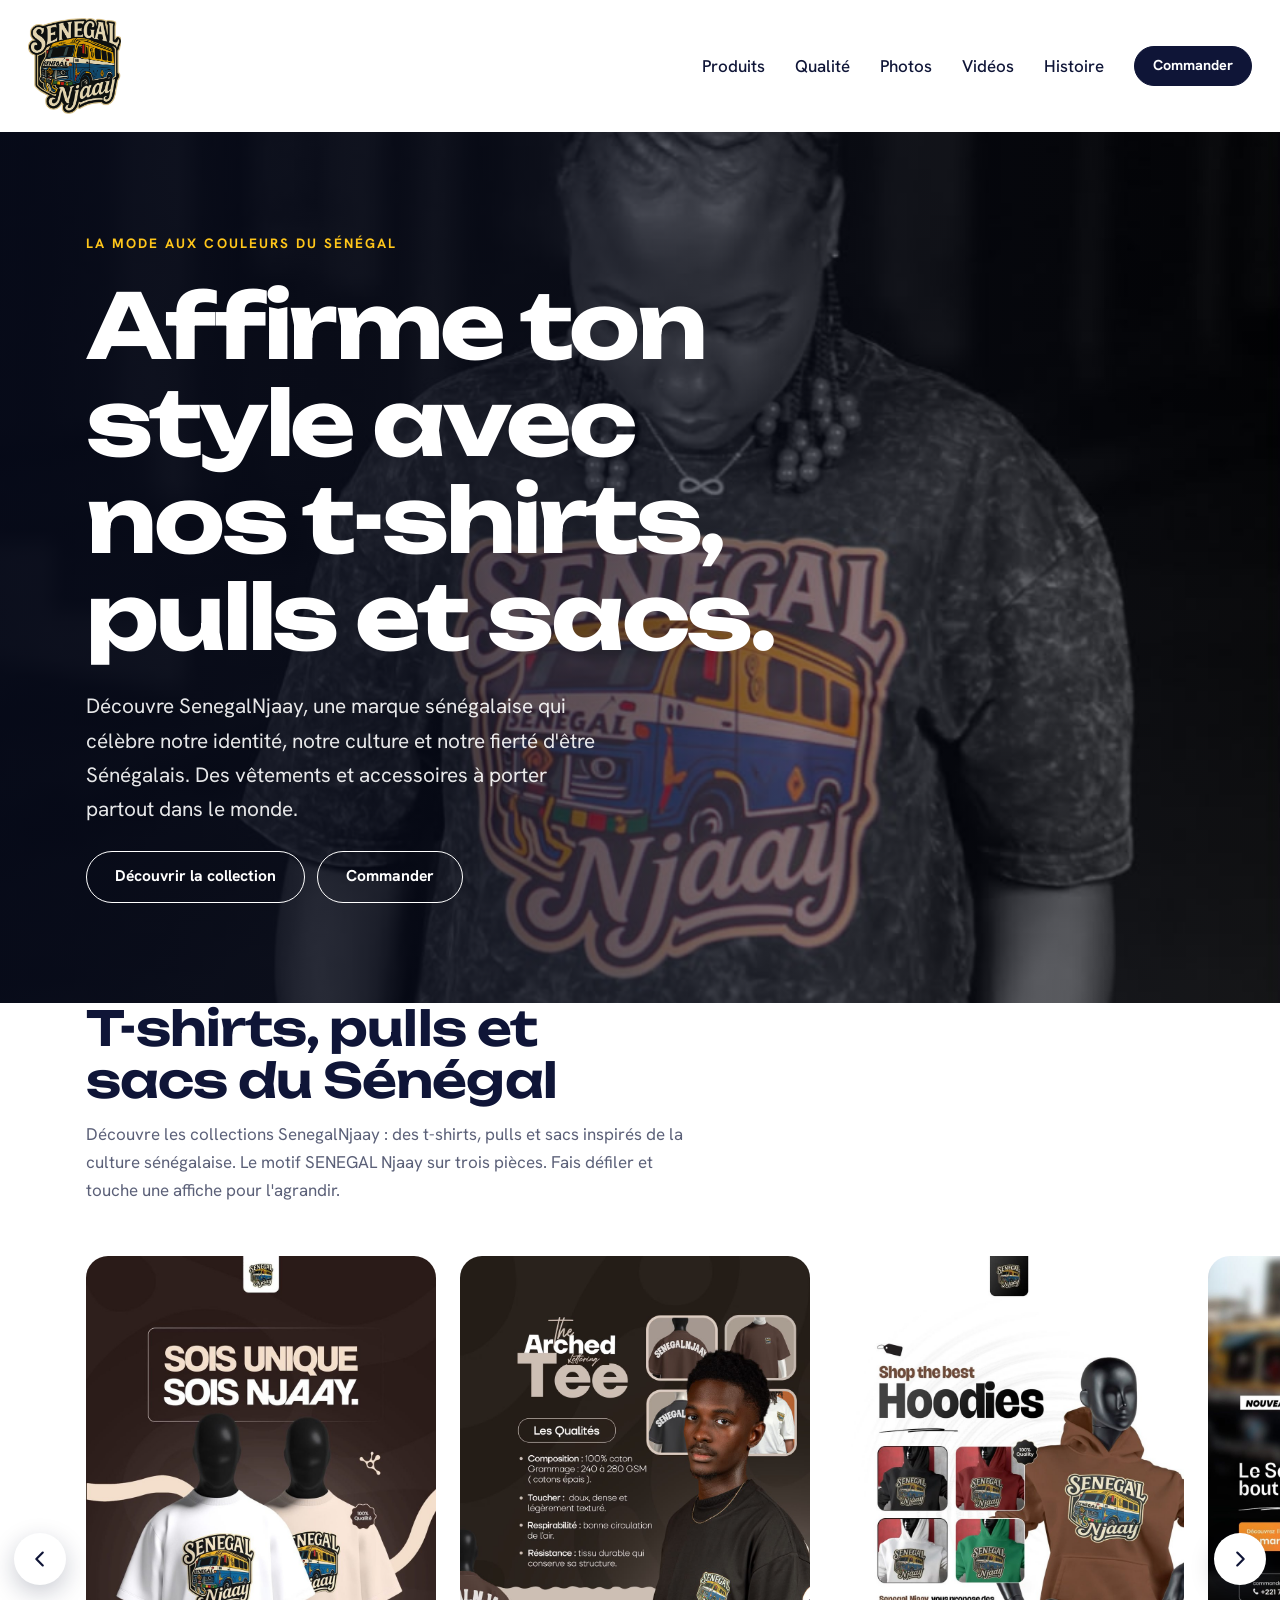
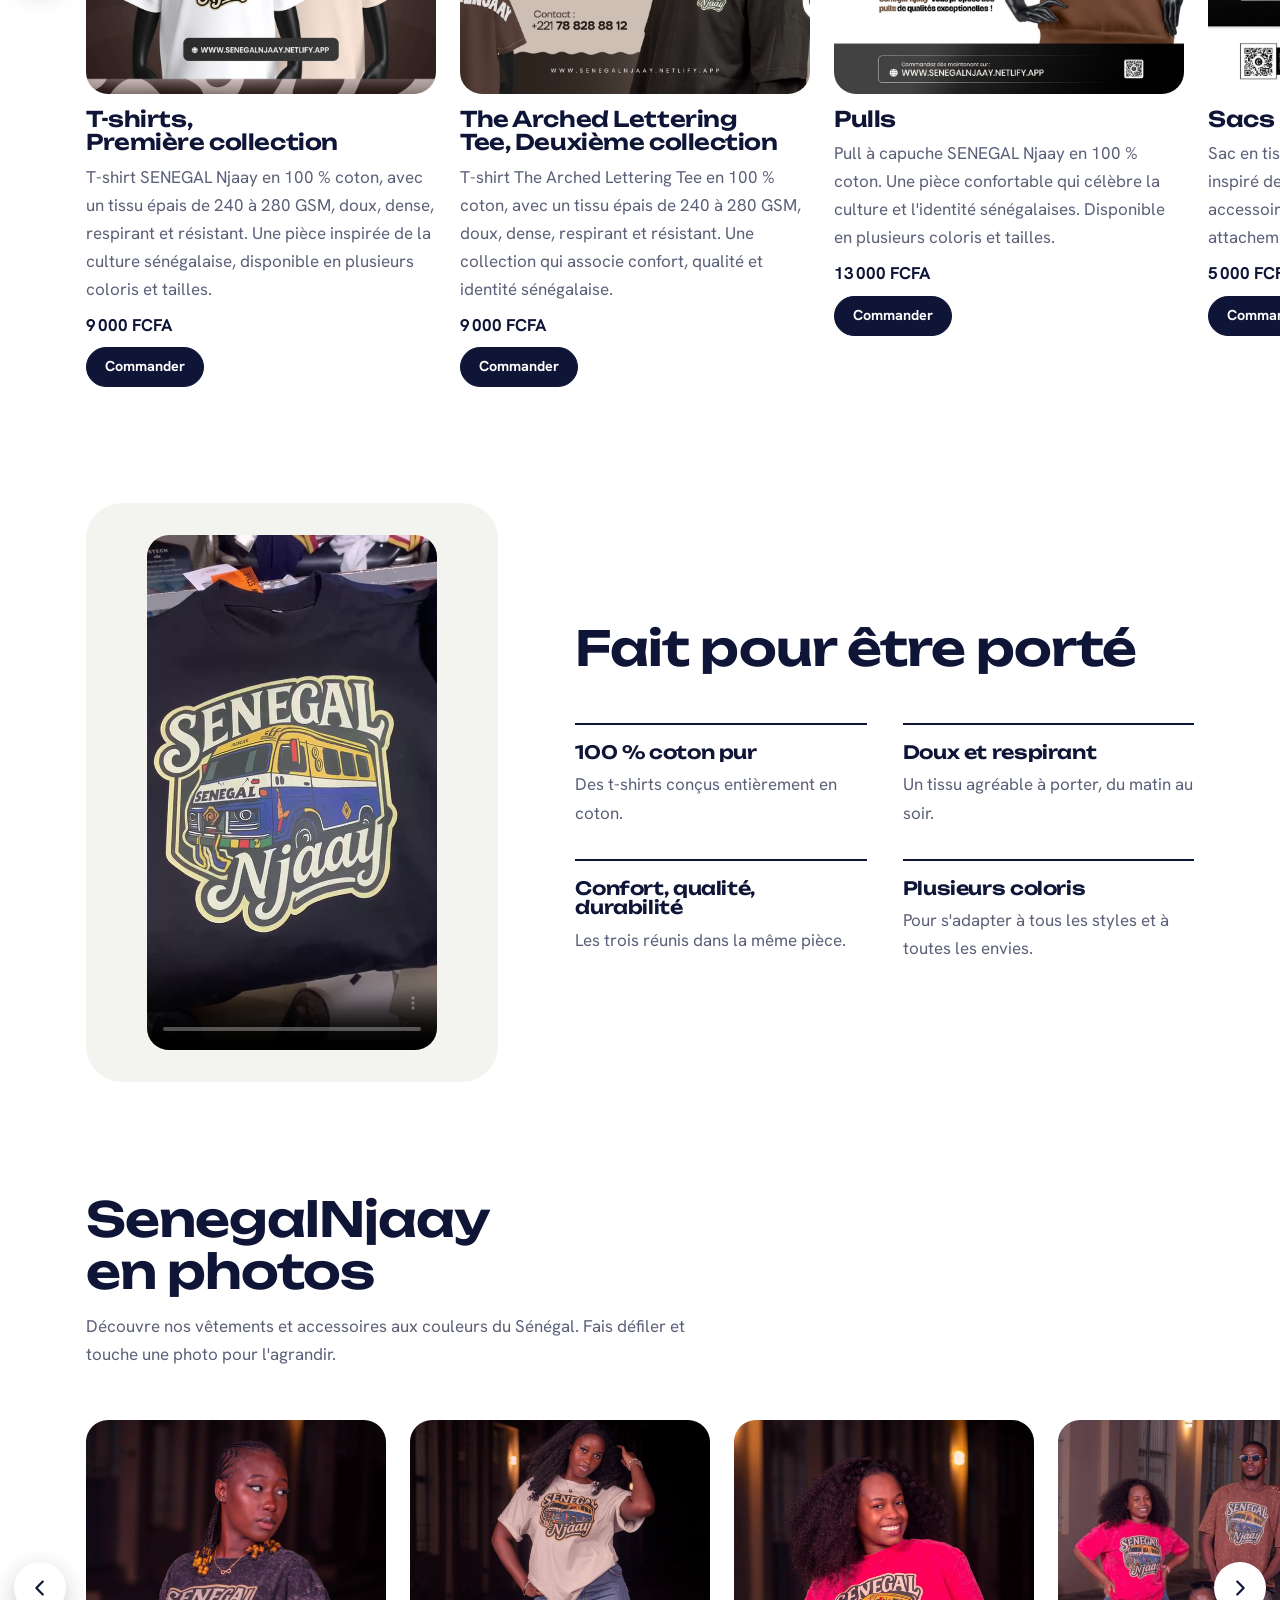
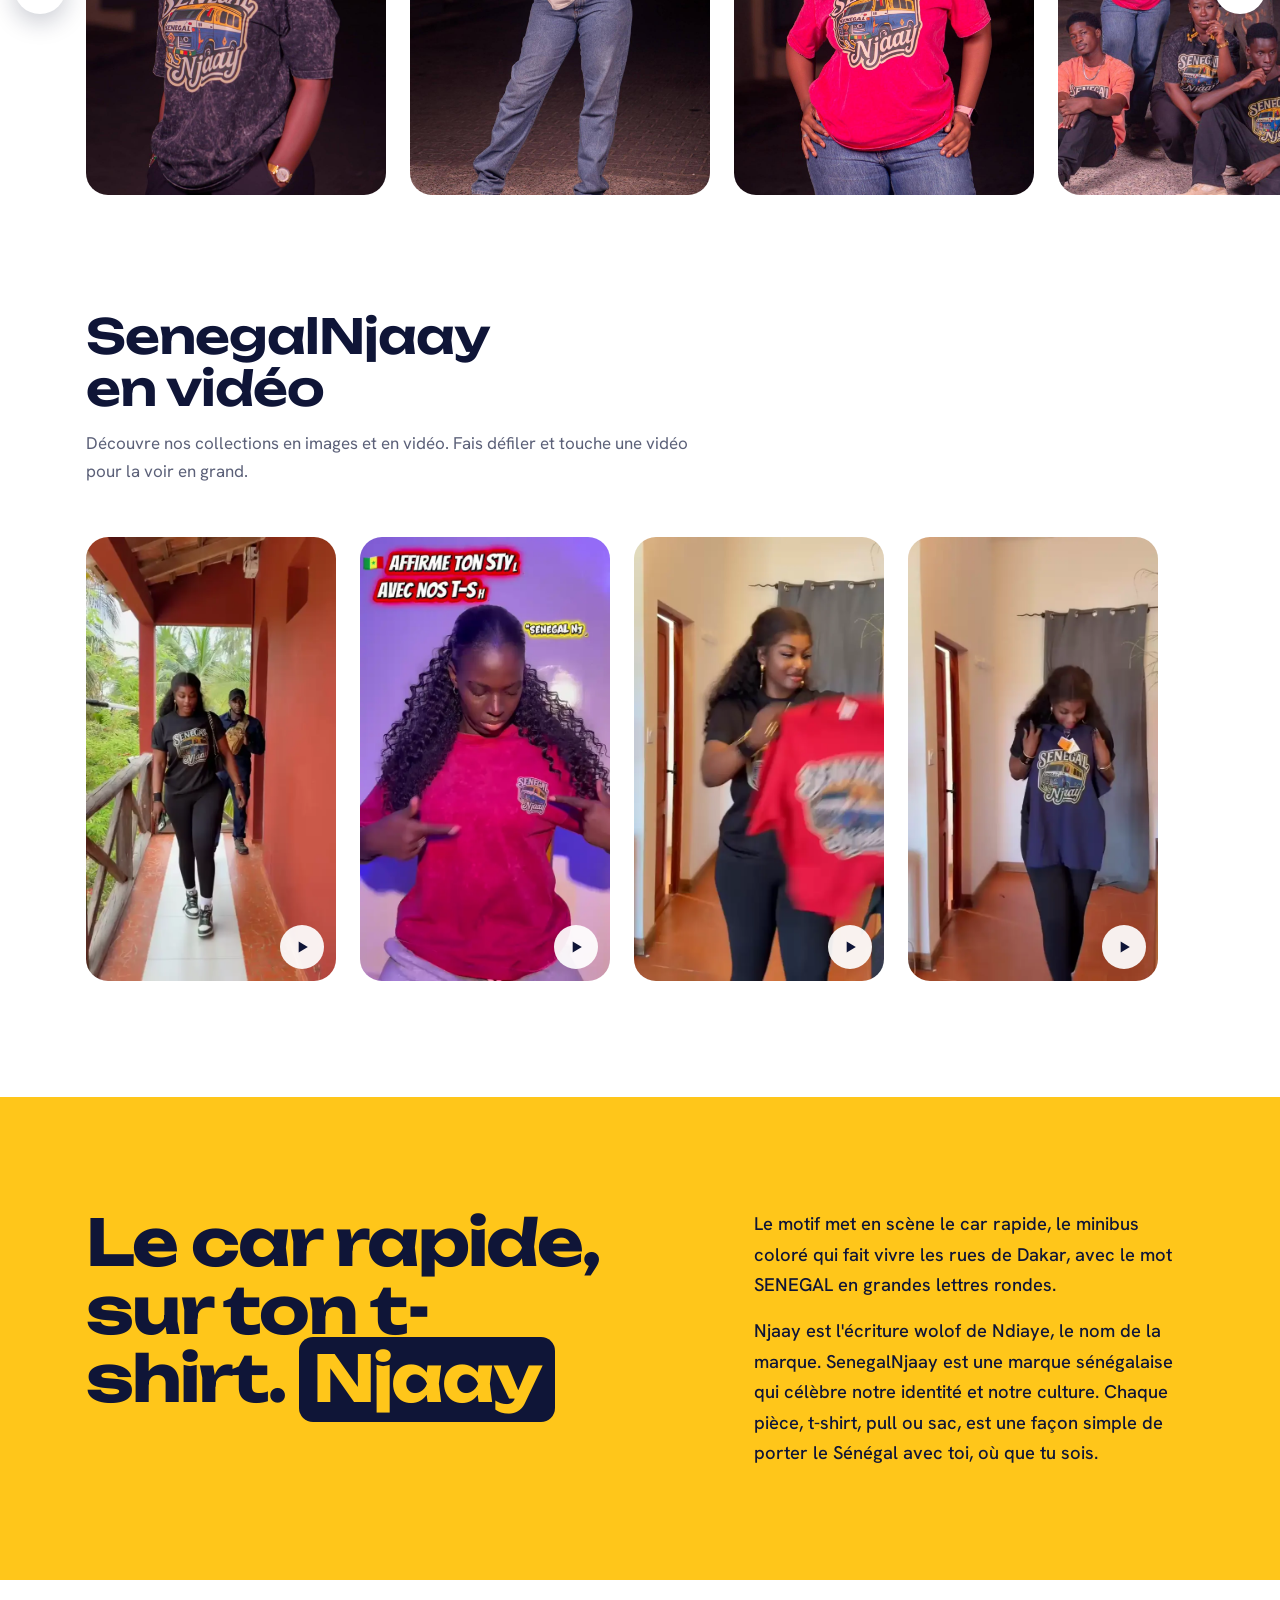
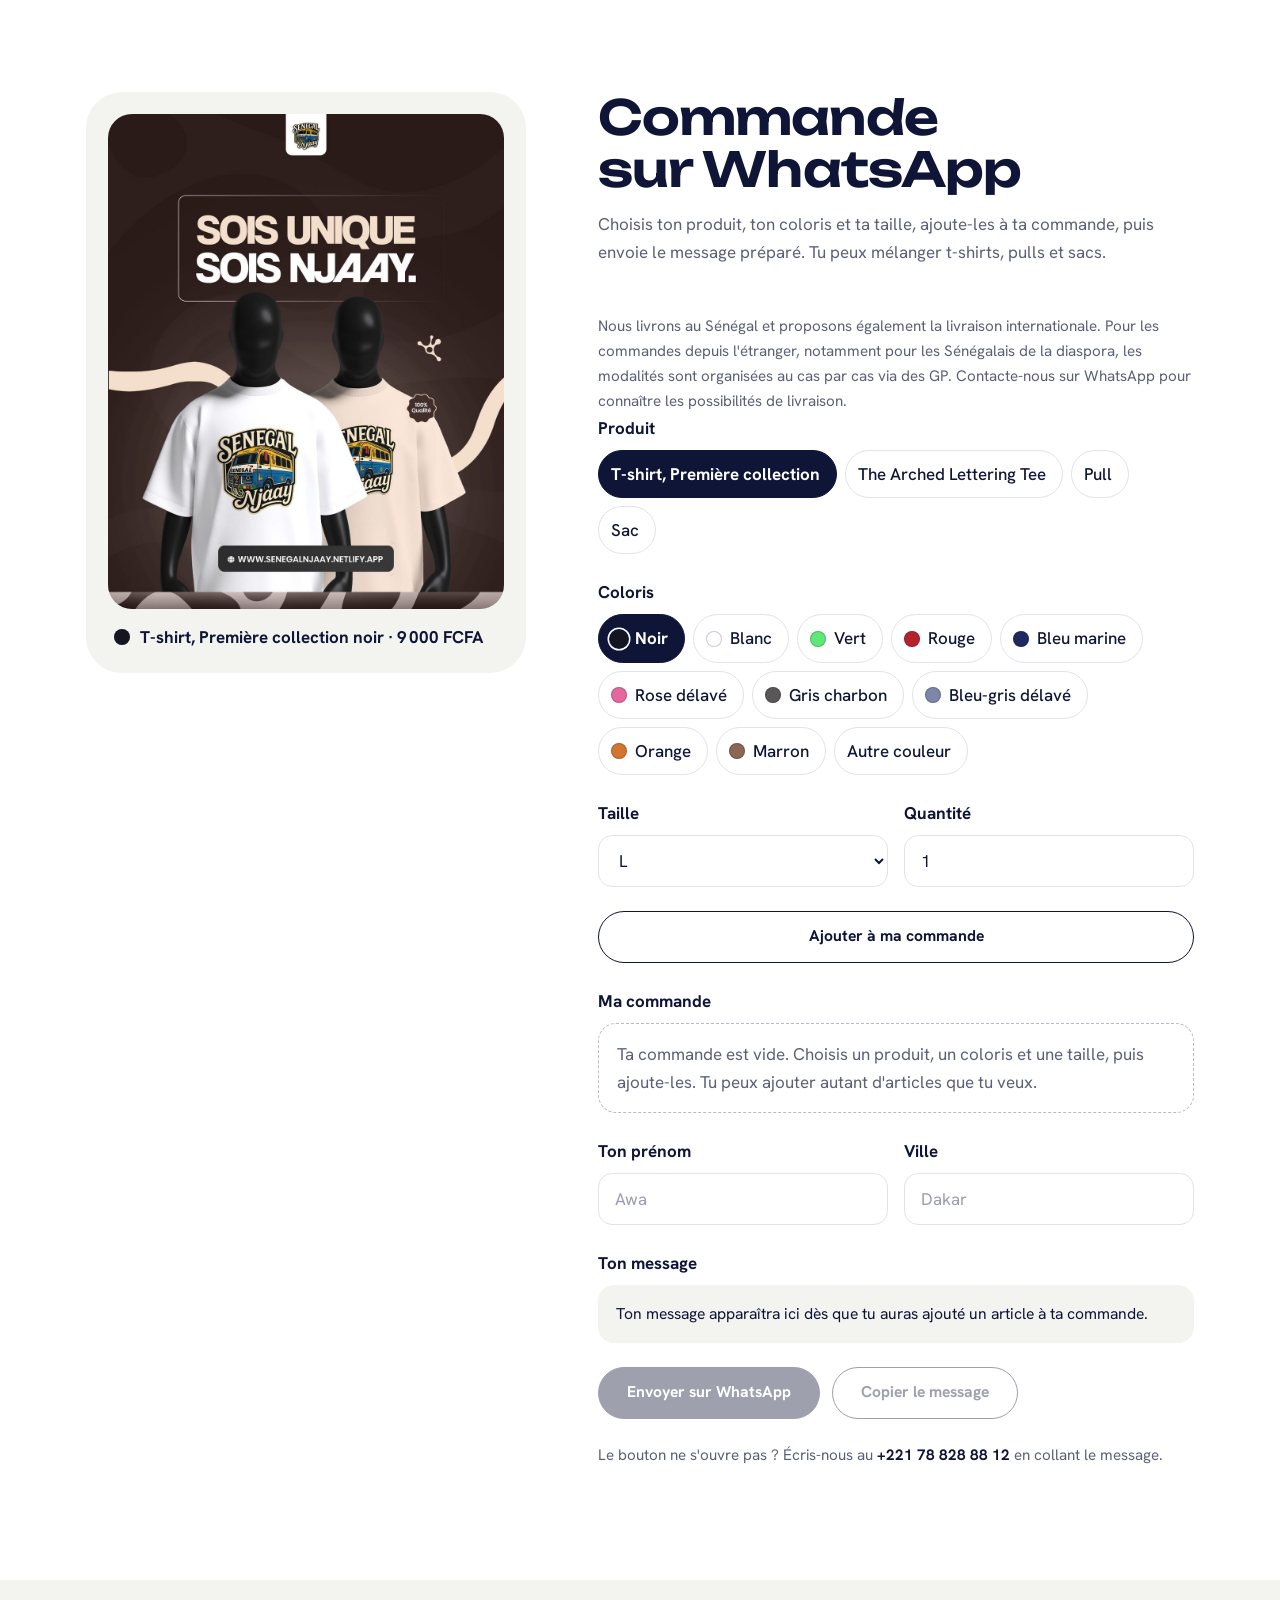
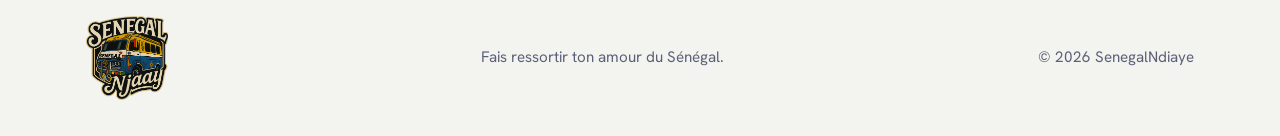
==== commit 8b55c855: "tghj" ====
--- a/index.html
+++ b/index.html
@@ -13,6 +13,37 @@
 
   <meta name="robots" content="index, follow">
   <link rel="canonical" href="https://senegalnjaay.netlify.app/">
+
+  <script type="application/ld+json">
+  {
+    "@context": "https://schema.org",
+    "@graph": [
+      {
+        "@type": "Organization",
+        "@id": "https://senegalnjaay.netlify.app/#organization",
+        "name": "SenegalNjaay",
+        "url": "https://senegalnjaay.netlify.app/",
+        "logo": "https://senegalnjaay.netlify.app/assets/images/logo.png",
+        "description": "Marque sénégalaise de vêtements et accessoires inspirés de la culture du Sénégal.",
+        "address": {
+          "@type": "PostalAddress",
+          "addressCountry": "SN"
+        }
+      },
+      {
+        "@type": "WebSite",
+        "@id": "https://senegalnjaay.netlify.app/#website",
+        "url": "https://senegalnjaay.netlify.app/",
+        "name": "SenegalNjaay",
+        "publisher": {
+          "@id": "https://senegalnjaay.netlify.app/#organization"
+        },
+        "inLanguage": "fr-SN"
+      }
+    ]
+  }
+  </script>
+
 
   <meta property="og:type" content="website">
   <meta property="og:locale" content="fr_SN">
